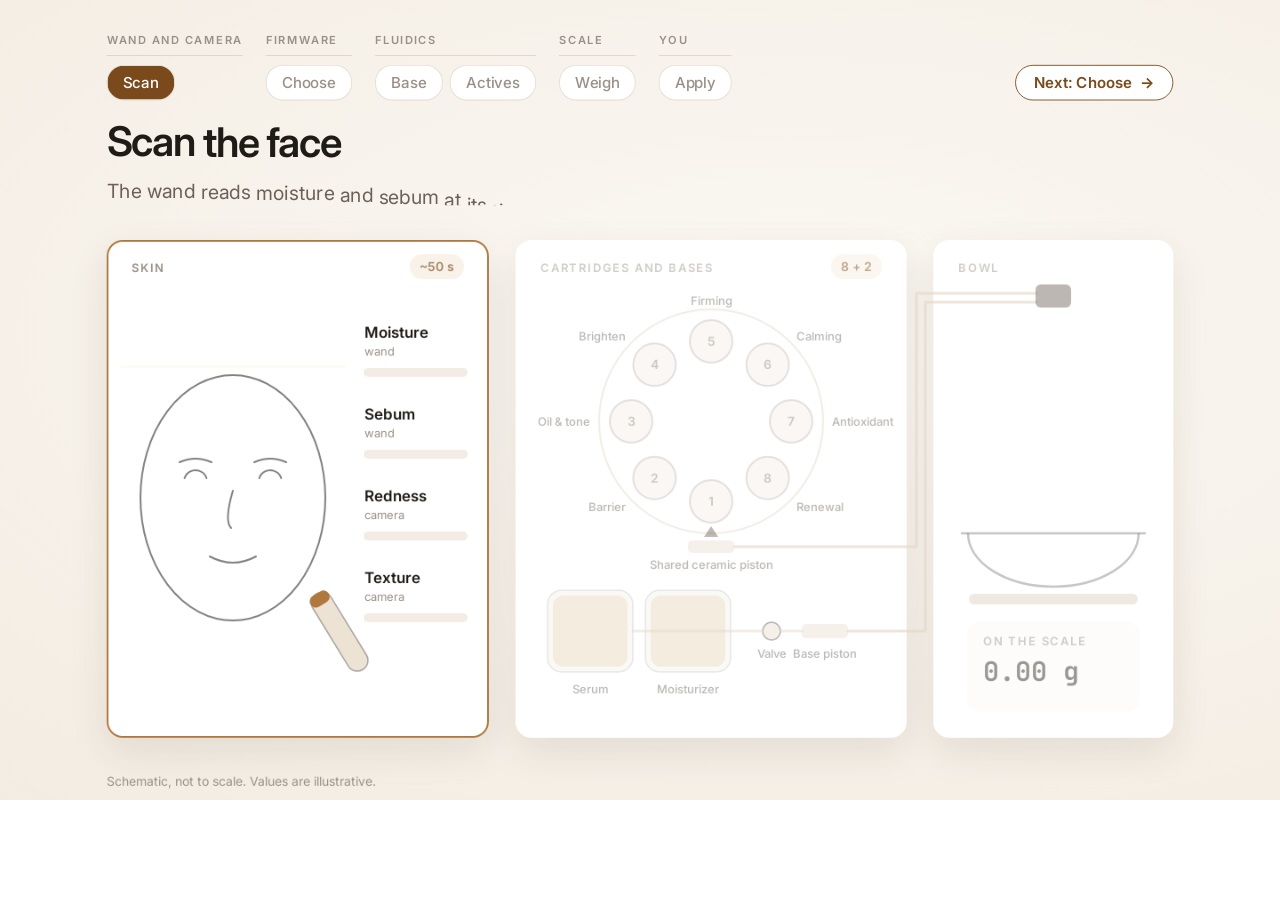
==== explainers/nura/index.html @ f220562b "Give the Nura case study a technical deep dive Three step-through explainers (a session, the vision " ====
<!doctype html>
<html>
<head>
<meta charset="utf-8">
<meta name="viewport" content="width=device-width, initial-scale=1">
<meta name="robots" content="noindex">
<title>Nura walkthrough</title>
<link href="https://fonts.googleapis.com/css2?family=Inter:wght@400;500;600;700&family=JetBrains+Mono:wght@400;500;600&display=block" rel="stylesheet">
<style>
  :root { --acc: #7A4A1C; --acc2: #B0783F; --acc3: #E5BA7E; --teal: #B0783F; --ink: #1F1B16; --ink2: #6B6158; --ink3: #9A9087; }
  html, body { margin: 0; background: #fff; overflow: hidden; }
  #stage { position: relative; width: 1440px; height: 900px; overflow: hidden; font-family: Inter, sans-serif; color: var(--ink); -webkit-font-smoothing: antialiased; }
  .bgfill { position: absolute; inset: 0; background: radial-gradient(120% 95% at 62% 42%, #FBF8F3 0%, #F1E9DE 100%); }
  .o { position: absolute; left: 0; top: 0; transform-origin: 0 0; }
  .card { background: #fff; border-radius: 18px; box-shadow: 0 1px 2px rgba(20,19,22,.05), 0 18px 48px rgba(30,24,36,.09); }
  .mono { font-family: 'JetBrains Mono', monospace; }
  #cv { position: absolute; left: 0; top: 0; width: 1440px; height: 900px; z-index: 5; pointer-events: none; }
  #heads { position: absolute; left: 120px; top: 134px; width: 1200px; z-index: 6; }
  .head { position: absolute; left: 0; top: 0; width: 1200px; }
  .head h1 { margin: 0; font: 600 46px/1.08 Inter, sans-serif; letter-spacing: -0.03em; }
  .head p { margin: 14px 0 0; font: 400 22px/1.4 Inter, sans-serif; color: var(--ink2); }
  .w { display: inline-block; overflow: hidden; vertical-align: top; padding-bottom: 0.12em; margin-bottom: -0.12em; }
  .w > span { display: inline-block; }
  #rail { position: absolute; left: 120px; top: 40px; display: flex; gap: 26px; z-index: 6; }
  .grp { display: flex; flex-direction: column; gap: 10px; }
  .grp > i { font: 600 12.5px/1 Inter; letter-spacing: 0.14em; color: var(--ink3); font-style: normal; padding-bottom: 9px; border-bottom: 1.5px solid rgba(122,74,28,.16); white-space: nowrap; }
  .grp > div { display: flex; gap: 8px; }
  .pill { position: relative; margin: 0; box-sizing: content-box; -webkit-appearance: none; appearance: none; height: 38px; padding: 0 17px; border-radius: 19px; background: #fff; border: 1px solid rgba(122,74,28,.18); font: 500 17px/38px Inter, sans-serif; color: #9A9087; overflow: hidden; white-space: nowrap; cursor: default; }
  .pill b { position: absolute; inset: 0; background: var(--acc); opacity: 0; }
  .pill span { position: relative; }
  .kick { display: flex; align-items: center; gap: 10px; font: 600 13px/1 Inter; letter-spacing: 0.16em; color: var(--acc); z-index: 6; }
  .kick i { width: 8px; height: 8px; border-radius: 50%; background: var(--acc); }
  #cursor { position: absolute; left: 0; top: 0; width: 26px; height: 26px; z-index: 8; opacity: 0; }
  .ring { position: absolute; width: 40px; height: 40px; margin: -20px 0 0 -20px; border-radius: 50%; border: 2px solid var(--acc); opacity: 0; z-index: 8; }
  #clipFade { z-index: 9; }

  /* arch */
  .quiz { width: 720px; overflow: hidden; }
  .qbar { height: 54px; display: flex; align-items: center; gap: 8px; padding: 0 22px; border-bottom: 1px solid #EEF0F3; }
  .qbar > i { width: 11px; height: 11px; border-radius: 50%; background: #E3E5EA; }
  .qbar > b { margin-left: 12px; font: 600 16px Inter; }
  .prog { margin-left: auto; width: 170px; height: 6px; border-radius: 3px; background: #EEF0F3; overflow: hidden; }
  .prog > em { display: block; height: 100%; background: var(--acc); transform-origin: 0 50%; transform: scaleX(0); }
  .qb { padding: 30px 40px 38px; }
  .qq + .qq { margin-top: 28px; }
  .qq > p { margin: 0 0 14px; font: 600 20px/1.25 Inter; }
  .chips { display: flex; gap: 10px; }
  .chip, .fly { position: relative; display: inline-flex; align-items: center; height: 46px; padding: 0 16px; border-radius: 23px; border: 1.5px solid #D5DAE3; background: #fff; font: 500 17px/1 Inter; color: #3B4A63; overflow: hidden; white-space: nowrap; box-sizing: border-box; }
  .chip b { position: absolute; inset: -1.5px; background: var(--acc); opacity: 0; }
  .chip span { position: relative; }
  .fly { position: absolute; background: var(--acc); border-color: var(--acc); color: #fff; z-index: 4; }
  .prof { width: 440px; padding: 22px 30px 14px; box-sizing: border-box; }
  .cap { margin: 0 0 12px; font: 600 13px/1 Inter; letter-spacing: 0.14em; color: var(--ink3); }
  .pr { position: relative; display: flex; align-items: center; min-height: 56px; border-top: 1px solid #EEF0F3; }
  .pr > s { position: absolute; inset: 4px -14px; border-radius: 10px; background: rgba(17,60,123,.07); opacity: 0; }
  .pr > span { position: relative; width: 96px; flex: none; font: 500 18px Inter; color: var(--ink2); }
  .pr > div { position: relative; display: flex; gap: 8px; }
  .tag { font: 500 16px/1 'JetBrains Mono'; font-style: normal; color: var(--acc); background: #EEF2F8; border-radius: 8px; padding: 9px 11px; opacity: 0; }
  .qry { width: 880px; height: 240px; padding: 20px 26px; box-sizing: border-box; overflow: hidden; }
  .qt { margin: 0; font: 500 20px/33px 'JetBrains Mono'; color: var(--ink); }
  .pre { margin: 0; font: 500 17px/30px 'JetBrains Mono'; color: var(--teal); }
  .caret { display: inline-block; width: 2px; height: 22px; background: var(--ink); vertical-align: -4px; margin-left: 1px; }
  .model { width: 460px; height: 170px; box-sizing: border-box; padding: 24px 30px; border-radius: 18px; background: #17161A; color: #fff; }
  .model .cap { color: #6FD0D3; }
  .model b { display: block; font: 600 34px/1.1 Inter; letter-spacing: -0.02em; }
  .model span { display: block; margin-top: 12px; font: 500 16px 'JetBrains Mono'; color: #9AA3B5; }
  .vnum { font: 500 20px 'JetBrains Mono'; color: var(--ink2); white-space: nowrap; }
  .vlab { width: 300px; text-align: right; font: 500 18px Inter; color: var(--ink2); }
  .glab { width: 190px; text-align: right; font: 400 18px/22px Inter; color: var(--ink2); white-space: nowrap; }
  .glab b { color: var(--ink); font-weight: 600; margin-right: 8px; }
  .clab { font: 500 18px Inter; color: var(--ink2); white-space: nowrap; }
  .frame { width: 1240px; height: 600px; border-radius: 16px; background: #F1F2F4; box-shadow: 0 30px 80px rgba(30,24,36,.14); overflow: hidden; }
  .fbar { height: 44px; background: #fff; display: flex; align-items: center; gap: 8px; padding: 0 18px; border-bottom: 1px solid #E7E9EE; }
  .fbar i { width: 11px; height: 11px; border-radius: 50%; background: #E3E5EA; }
  .fbar span { margin-left: 16px; font: 500 15px Inter; color: #8A8F9C; background: #F3F4F6; padding: 6px 14px; border-radius: 8px; }
  .rrow { position: absolute; left: 0; width: 1200px; height: 44px; box-sizing: border-box; padding: 0 22px 0 64px; display: flex; align-items: center; gap: 18px; background: #fff; border-radius: 12px; box-shadow: 0 1px 2px rgba(20,19,22,.05), 0 6px 18px rgba(30,24,36,.05); }
  .rrow b { font: 600 19px Inter; white-space: nowrap; }
  .rrow > span { flex: 1; min-width: 0; font: 400 16px Inter; color: var(--ink2); white-space: nowrap; overflow: hidden; text-overflow: ellipsis; }
  .th { display: flex; gap: 16px; color: #8A8F9C; opacity: 0; }
  .th svg { width: 22px; height: 22px; display: block; }

  /* score */
  .fcard { width: 1200px; height: 92px; display: flex; align-items: center; justify-content: center; gap: 14px; font: 500 26px Inter; color: var(--ink); }
  .fcard > b { font-weight: 600; }
  .slot { position: relative; width: 150px; height: 56px; border-radius: 12px; border: 2px dashed #C9D1DE; box-sizing: border-box; }
  .slot em, .slot strong { position: absolute; inset: 0; display: flex; align-items: center; justify-content: center; }
  .slot em { font: 400 20px Inter; font-style: normal; color: var(--ink3); }
  .slot strong { font: 600 28px 'JetBrains Mono'; color: var(--acc); opacity: 0; }
  .slot u { position: absolute; left: 13px; top: 50%; width: 9px; height: 9px; margin-top: -4.5px; border-radius: 50%; opacity: 0; }
  .tot { font: 600 30px 'JetBrains Mono'; color: var(--acc); opacity: 0; white-space: nowrap; }
  .comp p { margin: 0; white-space: nowrap; }
  .comp .lab { font: 500 19px Inter; color: var(--ink2); }
  .comp .big { font: 600 56px/1.1 'JetBrains Mono'; margin-top: 6px; }
  .comp .mid { font: 500 34px/1.2 'JetBrains Mono'; margin-top: 30px; }
  .comp .mid span { font: 400 18px Inter; color: var(--ink2); margin-left: 12px; }
  .comp .res { font: 600 64px/1.1 'JetBrains Mono'; color: var(--acc); margin-top: 30px; }
  .comp > * { opacity: 0; }
  .flyv { font: 600 28px 'JetBrains Mono'; color: var(--acc); z-index: 7; white-space: nowrap; }
  .rule { position: absolute; left: 0; width: 640px; height: 52px; box-sizing: border-box; padding: 0 16px 0 22px; display: flex; align-items: center; gap: 14px; background: #fff; border-radius: 12px; border: 1.5px solid transparent; box-shadow: 0 1px 2px rgba(20,19,22,.05), 0 6px 18px rgba(30,24,36,.05); font: 500 18px Inter; }
  .rule > span { flex: 1; white-space: nowrap; }
  .rule s { text-decoration: none; font: 600 12px/1 Inter; letter-spacing: 0.1em; color: var(--acc); background: #EEF2F8; padding: 7px 9px; border-radius: 6px; opacity: 0; }
  .rule b { font: 500 18px 'JetBrains Mono'; color: var(--ink3); width: 64px; text-align: right; }
  .rule i { width: 26px; height: 26px; border-radius: 50%; background: var(--teal); display: flex; align-items: center; justify-content: center; opacity: 0; flex: none; }
  .meter { width: 420px; }
  .meter > p { margin: 0 0 16px; font: 500 19px Inter; color: var(--ink2); }
  .track { position: relative; height: 28px; border-radius: 14px; background: #E4E7EE; }
  .seg { position: absolute; top: 0; height: 28px; transform-origin: 0 50%; transform: scaleX(0); }
  .capl { position: absolute; right: -2px; top: -12px; width: 3px; height: 52px; border-radius: 2px; background: var(--ink); }
  .capt { position: absolute; right: -2px; top: -40px; font: 500 16px Inter; color: var(--ink2); white-space: nowrap; }
  .mval { margin-top: 34px; font: 600 64px/1 'JetBrains Mono'; color: var(--acc); }
  .mval span { opacity: 0; }
  .bk { position: absolute; left: 0; width: 440px; height: 52px; box-sizing: border-box; padding: 0 22px; display: flex; align-items: center; justify-content: space-between; background: #fff; border-radius: 12px; border: 1.5px solid transparent; box-shadow: 0 1px 2px rgba(20,19,22,.05), 0 6px 18px rgba(30,24,36,.05); font: 500 18px Inter; color: var(--ink2); }
  .bk b { font: 600 20px 'JetBrains Mono'; color: var(--ink); }
  .prods p { margin: 0 0 20px; font: 500 30px/1.2 'JetBrains Mono'; display: flex; align-items: center; gap: 16px; white-space: nowrap; opacity: 0; }
  .prods i { width: 16px; height: 16px; border-radius: 4px; }
  .prods b { color: var(--acc); }
  .sbar { width: 1120px; height: 44px; border-radius: 12px; background: #E4E7EE; position: relative; overflow: hidden; }
  .sseg { position: absolute; top: 0; height: 100%; transform-origin: 0 50%; transform: scaleX(0); }
  .tick { position: absolute; top: 0; width: 2px; height: 16px; background: #B5BCC9; }
  .tickl { position: absolute; top: 24px; font: 500 17px Inter; color: var(--ink2); white-space: nowrap; transform: translateX(-50%); }
  .mark { font: 600 26px 'JetBrains Mono'; color: var(--acc); white-space: nowrap; }
  .badge { font: 600 18px/1 Inter; color: #fff; background: var(--acc); padding: 11px 16px; border-radius: 22px; white-space: nowrap; }

  /* etl */
  .tbl { width: 1200px; height: 560px; overflow: hidden; }
  .thd { position: relative; z-index: 2; height: 48px; display: flex; align-items: center; padding: 0 24px; background: #F6F7F9; font: 600 13px Inter; letter-spacing: 0.12em; color: var(--ink3); border-radius: 18px 18px 0 0; }
  .tb { position: absolute; left: 0; top: 48px; width: 1200px; }
  .tr { position: relative; height: 50px; display: flex; align-items: center; padding: 0 24px; border-bottom: 1px solid #EEF0F3; font: 400 16px Inter; color: var(--ink2); box-sizing: border-box; }
  .tr > s { position: absolute; inset: 0; background: rgba(17,60,123,.08); border-left: 4px solid var(--acc); opacity: 0; }
  .tr > span, .thd > span { position: relative; white-space: nowrap; overflow: hidden; text-overflow: ellipsis; padding-right: 18px; box-sizing: border-box; flex: none; }
  .c1 { width: 270px; } .tr .c1 { font-weight: 600; color: var(--ink); } .c2 { width: 500px; } .c3 { width: 190px; } .c4 { width: 122px; } .c5 { width: 70px; }
  .raw { width: 1200px; box-sizing: border-box; padding: 22px 30px 24px; }
  .raw .t { margin: 0; font: 400 18px/1.65 Inter; color: var(--ink2); }
  .sec { border-radius: 5px; padding: 2px 0; -webkit-box-decoration-break: clone; box-decoration-break: clone; }
  .sec b { color: var(--acc); font-weight: 600; }
  .lab2 { width: 1200px; box-sizing: border-box; padding: 20px 30px; }
  .ln { display: flex; align-items: center; gap: 16px; height: 36px; opacity: 0; }
  .ln em { flex: none; width: 150px; font: 500 15px 'JetBrains Mono'; font-style: normal; color: var(--acc); background: #EEF2F8; border-radius: 7px; padding: 6px 10px; box-sizing: border-box; }
  .ln span { flex: 1; min-width: 0; font: 400 18px Inter; color: var(--ink); white-space: nowrap; overflow: hidden; text-overflow: ellipsis; }
  .mini { width: 78px; height: 54px; border-radius: 9px; background: #fff; box-shadow: 0 4px 12px rgba(30,24,36,.08); padding: 12px 10px; box-sizing: border-box; display: flex; flex-direction: column; gap: 6px; }
  .mini i { display: block; height: 5px; border-radius: 3px; background: #DCE2EC; }
  .mini i:first-child { width: 60%; background: #9FB3D6; }
  .mini.hl { box-shadow: 0 0 0 2px var(--teal), 0 4px 12px rgba(30,24,36,.08); }
  .model.sm { width: 300px; height: 180px; }
  .cnt { width: 300px; text-align: center; font: 500 19px 'JetBrains Mono'; color: var(--ink2); }
  .axl { font: 500 17px Inter; color: var(--ink2); white-space: nowrap; }
  .call { font: 600 16px/1 Inter; color: #fff; background: var(--acc); padding: 9px 13px; border-radius: 8px; white-space: nowrap; }
  #clipFade, #cursor, .ring { pointer-events: none; }
  .nextb { position: absolute; right: 120px; top: 73px; z-index: 7; display: none; align-items: center; gap: 10px; height: 40px; padding: 0 20px; border-radius: 20px; border: 1px solid var(--acc); background: #fff; color: var(--acc); font: 600 17px/38px Inter, sans-serif; white-space: nowrap; cursor: pointer; -webkit-appearance: none; appearance: none; }
  .nextb:hover { background: var(--acc); color: #fff; }
  .live body { background: #fff; overflow: hidden; }
  .live #stage { position: absolute; left: 0; top: 0; transform-origin: 0 0; }
  .live .nextb { display: flex; }
  .live .pill { cursor: pointer; }
  .live .pill:hover { box-shadow: 0 0 0 2px rgba(122,74,28,.25); }
  .pill:focus-visible, .nextb:focus-visible, .mbar button:focus-visible { outline: 3px solid rgba(176,120,63,.7); outline-offset: 2px; }
  .mbar { display: none; }
  .sr { position: absolute; width: 1px; height: 1px; margin: 0; overflow: hidden; clip: rect(0 0 0 0); white-space: nowrap; }
  @media (max-width: 639px) {
    .live .nextb { display: none; }
    .live .mbar { position: absolute; left: 0; right: 0; display: flex; align-items: center; justify-content: space-between; gap: 10px; height: 60px; font: 500 14px Inter, sans-serif; color: var(--ink2); }
    .mbar button { height: 40px; padding: 0 18px; border-radius: 20px; border: 1px solid rgba(122,74,28,.35); background: #fff; color: var(--acc); font: 600 14px Inter, sans-serif; cursor: pointer; }
    .mbar button:disabled { opacity: 0.35; cursor: default; }
  }
</style>
</head>
<body>
<div id="stage">
  <div class="bgfill"></div>
  <div id="rail"></div>
  <div id="heads"></div>
  <canvas id="cv"></canvas>
  <svg id="cursor" viewBox="0 0 22 22"><path d="M3 2 L3 18 L7.2 14.2 L10 20.4 L12.9 19.1 L10.2 13 L16 13 Z" fill="#111" stroke="#fff" stroke-width="1.4" stroke-linejoin="round"/></svg>
  <div class="ring" id="click"></div>
  <div id="clipFade" class="bgfill" style="opacity:0"></div>
  <button class="nextb" id="nextb" type="button"><span id="nextl">Next</span><b aria-hidden="true">&rarr;</b></button>
</div>
<div class="mbar" id="mbar"><button type="button" id="mbPrev">Back</button><span id="mbLab"></span><button type="button" id="mbNext">Next</button></div>
<p class="sr" id="say" aria-live="polite"></p>
<script>
const $ = id => document.getElementById(id);
const clamp = (v, a = 0, b = 1) => Math.min(b, Math.max(a, v));
const lerp = (a, b, k) => a + (b - a) * k;
const E = {
  lin: k => k, out3: k => 1 - Math.pow(1 - k, 3), out5: k => 1 - Math.pow(1 - k, 5),
  outExpo: k => k >= 1 ? 1 : 1 - Math.pow(2, -10 * k), in3: k => k * k * k,
  io3: k => k < 0.5 ? 4 * k * k * k : 1 - Math.pow(-2 * k + 2, 3) / 2,
  io5: k => k < 0.5 ? 16 * k ** 5 : 1 - Math.pow(-2 * k + 2, 5) / 2,
  back: k => { const c1 = 1.5, c3 = c1 + 1; return 1 + c3 * Math.pow(k - 1, 3) + c1 * Math.pow(k - 1, 2); },
};
const P = (t, a, b, e = E.out3) => e(clamp((t - a) / (b - a)));
const win = (t, a, b, c, d) => P(t, a, b) * (1 - P(t, c, d, E.io3));
const show = (el, on) => { const v = on ? '' : 'none'; if (el.style.display !== v) el.style.display = v; };
const QS = new URLSearchParams(location.search);
const LIVE = !QS.has('clip');
const CLIP = QS.get('clip') || QS.get('x') || 'session';
const stage = $('stage');
function mk(html, parent = stage) { const t = document.createElement('template'); t.innerHTML = html.trim(); const el = t.content.firstChild; parent.appendChild(el); return el; }
function put(el, x, y, s = 1, op = 1) { show(el, op > 0.002); el.style.opacity = op; el.style.transform = `translate(${x}px, ${y}px) scale(${s})`; }
const rgb = h => [1, 3, 5].map(i => parseInt(h.slice(i, i + 2), 16));
const mixc = (a, b, k) => { const A = rgb(a), B = rgb(b); return `rgb(${A.map((v, i) => Math.round(lerp(v, B[i], clamp(k)))).join(',')})`; };
const rectOf = el => { const r = el.getBoundingClientRect(); return { x: r.left, y: r.top, w: r.width, h: r.height, cx: r.left + r.width / 2, cy: r.top + r.height / 2 }; };
let seed = 11; const rnd = () => (seed = (seed * 16807) % 2147483647) / 2147483647;

/* canvas */
const cv = $('cv'), ctx = cv.getContext('2d'); const DPR = window.devicePixelRatio || 1;
cv.width = Math.round(1440 * DPR); cv.height = Math.round(900 * DPR);
function clearC() { ctx.setTransform(DPR, 0, 0, DPR, 0, 0); ctx.globalAlpha = 1; ctx.clearRect(0, 0, 1440, 900); }
function dot(x, y, r, col, a) { if (a <= 0.005 || r <= 0) return; ctx.globalAlpha = Math.min(1, a); ctx.fillStyle = col; ctx.beginPath(); ctx.arc(x, y, r, 0, Math.PI * 2); ctx.fill(); }
function heat(v) { const lim = 0.06, a = Math.pow(Math.min(1, Math.abs(v) / lim), 0.8); const m = [244, 245, 248], c = v >= 0 ? [17, 60, 123] : [22, 163, 168]; return `rgb(${m.map((x, i) => Math.round(x + (c[i] - x) * a)).join(',')})`; }

/* headings, rail */
function words(t) { return t.split(' ').map(w => `<span class="w"><span>${w}</span></span>`).join(' '); }
let STEPS = [], PILLS = [];
function mkHeads(steps, top) {
  $('heads').style.top = top + 'px';
  steps.forEach(s => { s.d = mk(`<div class="head"><h1>${words(s.h)}</h1><p>${words(s.n)}</p></div>`, $('heads')); s.ws = [...s.d.querySelectorAll('.w > span')]; });
  STEPS = steps;
}
function renderHeads(u) {
  STEPS.forEach((s, i) => {
    const tin = s.tin ?? (s.t0 + (i === 0 ? 0.3 : 0.06)), tout = i === STEPS.length - 1 ? 1e9 : (s.tout ?? s.t1 - 0.5);
    const on = u > tin - 0.02 && u < tout + 0.75; show(s.d, on); if (!on) return;
    s.ws.forEach((w, j) => {
      const kin = P(u, tin + j * 0.035, tin + j * 0.035 + 0.7, E.outExpo);
      const kout = P(u, tout + j * 0.01, tout + j * 0.01 + 0.36, E.in3);
      w.style.transform = `translateY(${(1 - kin) * 110 - kout * 110}%)`;
    });
  });
}
function mkRail(groups) {
  groups.forEach(g => { const G = mk(`<div class="grp"><i>${g.label}</i><div></div></div>`, $('rail')); g.items.forEach(it => PILLS.push(mk(`<button type="button" class="pill"><b></b><span>${it}</span></button>`, G.lastChild))); });
}
function renderRail(u) {
  $('rail').style.opacity = P(u, 0.1, 0.45); $('nextb').style.opacity = P(u, 0.1, 0.45);
  PILLS.forEach((p, i) => {
    const s = STEPS[i]; const done = u >= s.t1 - 0.02;
    const k = P(u, s.t0 - 0.1, s.t0 + 0.2) * (1 - P(u, s.t1 - 0.1, s.t1 + 0.2));
    const base = done ? '#7A4A1C' : '#9A9087';
    p.firstChild.style.opacity = k; p.lastChild.style.color = mixc(base, '#ffffff', k);
    p.style.borderColor = done ? 'rgba(122,74,28,.45)' : 'rgba(122,74,28,.18)';
  });
}

/* cursor */
function cursorAt(x, y, op, press) { const el = $('cursor'); el.style.opacity = op; el.style.transform = `translate(${x - 3}px, ${y - 2}px) scale(${press})`; }
function ringAt(x, y, k) { const el = $('click'); el.style.left = x + 'px'; el.style.top = y + 'px'; el.style.opacity = k > 0 && k < 1 ? (1 - k) * 0.9 : 0; el.style.transform = `scale(${0.4 + k * 1.5})`; }
function glide(t, a, b, from, to, bend = 24) { const k = P(t, a, b, E.io3); return [lerp(from[0], to[0], k) + Math.sin(k * Math.PI) * bend * 0.4, lerp(from[1], to[1], k) - Math.sin(k * Math.PI) * bend]; }
function cursorPath(u, pts, tOn, tOff) {
  const op = P(u, tOn, tOn + 0.2) * (1 - P(u, tOff, tOff + 0.25));
  let pos = pts[0].slice(1, 3);
  for (let i = 1; i < pts.length; i++) { const [t1, x1, y1] = pts[i], [t0, x0, y0] = pts[i - 1]; if (u >= t0) pos = u < t1 ? glide(u, t0 + 0.06, t1 - 0.04, [x0, y0], [x1, y1]) : [x1, y1]; }
  let press = 1, ring = -1, rp = pos;
  for (const p of pts) if (p[3]) { if (u > p[0] && u < p[0] + 0.12) press = 0.85; const k = (u - p[0]) / 0.55; if (k > 0 && k < 1) { ring = k; rp = [p[1], p[2]]; } }
  cursorAt(pos[0], pos[1], op, press); ringAt(rp[0], rp[1], ring);
}
const THUP = '<svg viewBox="0 0 24 24" fill="none" stroke="currentColor" stroke-width="2" stroke-linecap="round" stroke-linejoin="round"><path d="M7 10v12"/><path d="M15 5.88 14 10h5.83a2 2 0 0 1 1.92 2.56l-2.33 8A2 2 0 0 1 17.5 22H4a2 2 0 0 1-2-2v-8a2 2 0 0 1 2-2h2.76a2 2 0 0 0 1.79-1.11L12 2a3.13 3.13 0 0 1 3 3.88Z"/></svg>';
const THDN = '<svg viewBox="0 0 24 24" fill="none" stroke="currentColor" stroke-width="2" stroke-linecap="round" stroke-linejoin="round"><path d="M17 14V2"/><path d="M9 18.12 10 14H4.17a2 2 0 0 1-1.92-2.56l2.33-8A2 2 0 0 1 6.5 2H20a2 2 0 0 1 2 2v8a2 2 0 0 1-2 2h-2.76a2 2 0 0 0-1.79 1.11L12 22a3.13 3.13 0 0 1-3-3.88Z"/></svg>';
const CHECK = '<svg viewBox="0 0 24 24" width="16" height="16" fill="none" stroke="#fff" stroke-width="3" stroke-linecap="round" stroke-linejoin="round"><path d="M5 12.5l4.5 4.5L19 7.5"/></svg>';

/* =================== NURA: shared drawing =================== */
const K = { ink: '#1F1B16', ink2: '#6B6158', ink3: '#9A9087', acc: '#7A4A1C', acc2: '#B0783F', acc3: '#E5BA7E', warn: '#B4553F', warnBg: '#F6E3DD', ok: '#4F7D5C', okBg: '#E2EDE4', mute: '#F2ECE4', tube: '#E3D7C7' };
function rr(x, y, w, h, r) { ctx.beginPath(); ctx.roundRect(x, y, w, h, r); }
function panel(x, y, w, h, a = 1, hl = 0) {
  if (a <= 0.003) return;
  ctx.save(); ctx.globalAlpha = a;
  ctx.shadowColor = 'rgba(70,45,20,0.10)'; ctx.shadowBlur = 44; ctx.shadowOffsetY = 16;
  ctx.fillStyle = '#fff'; rr(x, y, w, h, 18); ctx.fill(); ctx.restore();
  if (hl > 0.01) { ctx.save(); ctx.globalAlpha = a * hl; ctx.strokeStyle = K.acc2; ctx.lineWidth = 2; rr(x + 1, y + 1, w - 2, h - 2, 17); ctx.stroke(); ctx.restore(); }
}
function txt(s, x, y, font, col, a = 1, align = 'left') { if (a <= 0.003) return; ctx.save(); ctx.globalAlpha = Math.min(1, a); ctx.font = font; ctx.fillStyle = col; ctx.textAlign = align; ctx.fillText(s, x, y); ctx.restore(); }
function caps(s, x, y, a = 1, col = K.ink3, align = 'left') { if (a <= 0.003) return; ctx.save(); ctx.globalAlpha = Math.min(1, a); ctx.font = '600 13px Inter'; ctx.letterSpacing = '1.8px'; ctx.fillStyle = col; ctx.textAlign = align; ctx.fillText(s, x, y); ctx.restore(); }
function chipT(s, x, y, col, bg, a = 1, align = 'left', font = '600 14px Inter') {
  if (a <= 0.003) return 0; ctx.save(); ctx.globalAlpha = Math.min(1, a); ctx.font = font;
  const w = ctx.measureText(s).width + 22, X = align === 'right' ? x - w : align === 'center' ? x - w / 2 : x;
  ctx.fillStyle = bg; rr(X, y - 16, w, 28, 14); ctx.fill(); ctx.fillStyle = col; ctx.fillText(s, X + 11, y + 3); ctx.restore(); return w;
}
function poly(pts, col, w, a = 1, dash = null, off = 0) {
  if (a <= 0.003) return; ctx.save(); ctx.globalAlpha = a; ctx.strokeStyle = col; ctx.lineWidth = w; ctx.lineJoin = 'round'; ctx.lineCap = 'round';
  if (dash) { ctx.setLineDash(dash); ctx.lineDashOffset = off; }
  ctx.beginPath(); pts.forEach(([x, y], i) => (i ? ctx.lineTo(x, y) : ctx.moveTo(x, y))); ctx.stroke(); ctx.restore();
}
function checkMark(x, y, r, a, col = K.ok) { if (a <= 0.003) return; dot(x, y, r, col, a); poly([[x - r * 0.42, y + r * 0.02], [x - r * 0.1, y + r * 0.34], [x + r * 0.45, y - r * 0.3]], '#fff', r * 0.24, a); }
function footnote(s) { txt(s, 120, 884, '400 14px Inter', K.ink3, 1); }

/* =================== NURA 1: one session =================== */
const CARTS = ['Hydration', 'Barrier', 'Oil & tone', 'Brighten', 'Firming', 'Calming', 'Antioxidant', 'Renewal'];
const ORDER = [0, 1, 5, 6];                        // the chosen actives, in the order the firmware dispenses them
const ACOL = ['#E9CFA4', '#D7B58A', '#C9A27A', '#E2C08F'];
const N1 = {};
function buildSession() {
  mkHeads([
    { t0: 0, t1: 3.2, h: 'Scan the face', n: 'The wand reads moisture and sebum at its tip while the camera captures the whole face.' },
    { t0: 3.2, t1: 5.6, h: 'Choose the actives', n: 'The recommendation picks actives and amounts, inside limits the firmware enforces.' },
    { t0: 5.6, t1: 7.8, h: 'Dispense the base', n: 'A dedicated ceramic piston draws serum, moisturizer or both from sealed pouches.' },
    { t0: 7.8, t1: 11.7, h: 'Layer the actives', n: 'The drum indexes each chosen cartridge to one shared piston, in an order set for compatibility.' },
    { t0: 11.7, t1: 13.6, h: 'Weigh the dose', n: 'A scale under the bowl checks the dispensed mass against the intended one.' },
    { t0: 13.6, t1: 99, h: 'Blend and apply', n: 'Fingertips blend the layers in the bowl, the way people already layer serums.' },
  ], 134);
  mkRail([{ label: 'WAND AND CAMERA', items: ['Scan'] }, { label: 'FIRMWARE', items: ['Choose'] }, { label: 'FLUIDICS', items: ['Base', 'Actives'] }, { label: 'SCALE', items: ['Weigh'] }, { label: 'YOU', items: ['Apply'] }]);
  // drum angle over time: one index move per active, always turning the same way
  N1.rotT = []; let cur = 0;
  ORDER.forEach((idx, j) => { const tgt = -idx * Math.PI / 4; N1.rotT.push([8.0 + j * 0.85, cur, tgt]); cur = tgt; });
}
const actT = j => 8.0 + j * 0.85;
function drumRot(u) { let r = 0; N1.rotT.forEach(([t, a, b]) => { if (u >= t) r = lerp(a, b, P(u, t, t + 0.4, E.io3)); }); return r; }
function massAt(u) { let m = 1.8 * P(u, 5.9, 7.3, E.lin); ORDER.forEach((_, j) => { m += 0.15 * P(u, actT(j) + 0.62, actT(j) + 0.74); }); return m; }
function drawFace(cx, cy, a) {
  if (a <= 0.003) return;
  ctx.save(); ctx.globalAlpha = a; ctx.strokeStyle = 'rgba(31,27,22,.55)'; ctx.lineWidth = 2; ctx.lineCap = 'round';
  ctx.beginPath(); ctx.ellipse(cx, cy, 104, 138, 0, 0, Math.PI * 2); ctx.stroke();
  [[-42, -18], [42, -18]].forEach(([dx, dy]) => { ctx.beginPath(); ctx.arc(cx + dx, cy + dy, 13, Math.PI * 1.1, Math.PI * 1.9); ctx.stroke(); ctx.beginPath(); ctx.moveTo(cx + dx - 18, cy + dy - 22); ctx.quadraticCurveTo(cx + dx, cy + dy - 30, cx + dx + 18, cy + dy - 22); ctx.stroke(); });
  ctx.beginPath(); ctx.moveTo(cx, cy - 8); ctx.quadraticCurveTo(cx - 10, cy + 26, cx - 2, cy + 34); ctx.stroke();
  ctx.beginPath(); ctx.moveTo(cx - 26, cy + 66); ctx.quadraticCurveTo(cx, cy + 80, cx + 26, cy + 66); ctx.stroke();
  ctx.restore();
}
const ZONES = [[0, -96, 64, 24, '#E5BA7E'], [-52, 30, 28, 30, '#D98F7A'], [52, 30, 28, 30, '#D98F7A'], [0, 104, 30, 16, '#C9A27A']];
function rSession(u) {
  renderHeads(u); renderRail(u); clearC();
  const act = (a, b) => P(u, a - 0.25, a + 0.15) * (1 - P(u, b - 0.15, b + 0.25));
  const eF = Math.max(act(0, 3.2), P(u, 13.45, 13.85)), eD = act(3.2, 11.7), eB = P(u, 5.45, 5.85);
  const aF = P(u, 0.1, 0.5), aD = P(u, 0.2, 0.6), aB = P(u, 0.3, 0.7);
  const pf = aF * (0.45 + 0.55 * eF), pd = aD * (0.45 + 0.55 * eD), pb = aB * (0.45 + 0.55 * eB);
  // panels
  panel(120, 270, 430, 560, aF, eF); panel(580, 270, 440, 560, aD, eD); panel(1050, 270, 270, 560, aB, eB);
  caps('SKIN', 148, 306, pf); caps('CARTRIDGES AND BASES', 608, 306, pd); caps('BOWL', 1078, 306, pb);
  // ---- skin panel
  const FX = 262, FY = 560;
  const sweep = P(u, 0.5, 2.2, E.io3), sy = lerp(FY - 150, FY + 150, sweep);
  ZONES.forEach(([dx, dy, rx, ry, col]) => {
    const k = P(sy, FY + dy - 20, FY + dy + 20);
    if (k > 0) { ctx.save(); ctx.globalAlpha = pf * k * 0.4; ctx.fillStyle = col; ctx.beginPath(); ctx.ellipse(FX + dx, FY + dy, rx, ry, 0, 0, Math.PI * 2); ctx.fill(); ctx.restore(); }
  });
  drawFace(FX, FY, pf);
  if (sweep > 0 && sweep < 1) { const g = Math.sin(sweep * Math.PI); poly([[FX - 125, sy], [FX + 125, sy]], K.acc2, 3, pf * g); poly([[FX - 125, sy], [FX + 125, sy]], K.acc3, 12, pf * g * 0.25); }
  // the wand touches the right cheek
  const kw = P(u, 1.0, 1.45, E.io3) * (1 - P(u, 2.1, 2.5, E.io3));
  const wx = lerp(356, 322, kw), wy = lerp(668, 612, kw);
  ctx.save(); ctx.globalAlpha = pf; ctx.translate(wx, wy); ctx.rotate(-0.55);
  ctx.fillStyle = '#EDE3D5'; rr(-12, 0, 24, 100, 12); ctx.fill(); ctx.strokeStyle = 'rgba(31,27,22,.35)'; ctx.lineWidth = 1.5; rr(-12, 0, 24, 100, 12); ctx.stroke();
  ctx.fillStyle = K.acc2; rr(-12, 0, 24, 14, 7); ctx.fill(); ctx.restore();
  if (kw > 0.95) { const pr = (u * 1.6) % 1; ctx.save(); ctx.globalAlpha = pf * (1 - pr) * 0.8; ctx.strokeStyle = K.acc2; ctx.lineWidth = 2; ctx.beginPath(); ctx.arc(wx, wy, 8 + pr * 22, 0, Math.PI * 2); ctx.stroke(); ctx.restore(); }
  // readings, against your own baseline
  const RD = [['Moisture', 'wand', 0.36, 0.55, 1.55], ['Sebum', 'wand', 0.5, 0.48, 1.7], ['Redness', 'camera', 0.64, 0.45, 1.3], ['Texture', 'camera', 0.47, 0.5, 1.9]];
  RD.forEach(([n, src, v, base, t], i) => {
    const y = 380 + i * 92, k = P(u, t, t + 0.45, E.out3), x = 410;
    txt(n, x, y, '600 17px Inter', K.ink, pf); txt(src, x, y + 20, '400 13px Inter', K.ink3, pf);
    ctx.save(); ctx.globalAlpha = pf; ctx.fillStyle = K.mute; rr(x, y + 34, 116, 10, 5); ctx.fill();
    ctx.fillStyle = v < base - 0.08 || v > base + 0.08 ? K.warn : K.acc2; rr(x, y + 34, Math.max(0.1, 116 * v * k), 10, 5); ctx.fill();
    ctx.fillStyle = K.ink; ctx.globalAlpha = pf * P(u, t + 0.2, t + 0.5); ctx.fillRect(x + 116 * base - 1, y + 29, 2, 20); ctx.restore();
  });
  txt('Bars against your own baseline (the tick)', 148, 808, '400 13px Inter', K.ink3, pf * P(u, 1.6, 2.0));
  chipT('~50 s', 522, 302, K.acc, '#F5EBDD', pf * P(u, 0.6, 1.0) * (1 - P(u, 15.35, 15.5)), 'right');
  // apply: three points on the face, then spread
  [[0, -92], [-50, 34], [50, 34]].forEach(([dx, dy], i) => {
    const kd = P(u, 14.7 + i * 0.12, 14.95 + i * 0.12, E.back), ks = P(u, 15.2, 15.9, E.out3);
    if (kd <= 0) return;
    ctx.save(); ctx.globalAlpha = aF * (1 - ks * 0.85); ctx.fillStyle = '#E9D2AE'; ctx.beginPath(); ctx.arc(FX + dx, FY + dy, 7 * clamp(kd) + ks * 34, 0, Math.PI * 2); ctx.fill(); ctx.restore();
  });
  chipT('~90 s, start to finish', 522, 302, '#fff', K.acc, aF * P(u, 15.5, 15.85), 'right');
  // ---- cartridges and bases
  const DX = 800, DY = 474, CR = 90, rot = drumRot(u), chosen = i => ORDER.includes(i);
  const kc = i => P(u, 3.6 + ORDER.indexOf(i) * 0.15, 3.95 + ORDER.indexOf(i) * 0.15);
  ctx.save(); ctx.globalAlpha = pd; ctx.strokeStyle = K.tube; ctx.lineWidth = 2; ctx.beginPath(); ctx.arc(DX, DY, CR + 36, 0, Math.PI * 2); ctx.stroke(); ctx.restore();
  for (let i = 0; i < 8; i++) {
    const ang = Math.PI / 2 + i * Math.PI / 4 + rot, x = DX + Math.cos(ang) * CR, y = DY + Math.sin(ang) * CR;
    const on = chosen(i) ? kc(i) : 0, dim = chosen(i) ? 1 : 1 - 0.55 * P(u, 3.6, 4.0);
    const now = ORDER.map((idx, j) => (idx === i ? win(u, actT(j) + 0.38, actT(j) + 0.45, actT(j) + 0.7, actT(j) + 0.8) : 0)).reduce((a, b) => a + b, 0);
    if (now > 0) dot(x, y, 34, K.acc3, pd * now * 0.6);
    ctx.save(); ctx.globalAlpha = pd * dim; ctx.fillStyle = on > 0.5 ? K.acc3 : '#F4EEE6'; ctx.strokeStyle = on > 0.5 ? K.acc2 : 'rgba(31,27,22,.25)'; ctx.lineWidth = 2;
    ctx.beginPath(); ctx.arc(x, y, 24, 0, Math.PI * 2); ctx.fill(); ctx.stroke(); ctx.restore();
    txt(String(i + 1), x, y + 5, '600 14px Inter', on > 0.5 ? K.acc : K.ink3, pd * dim, 'center');
    const lx = DX + Math.cos(ang) * (CR + 46), ly = DY + Math.sin(ang) * (CR + 46) + 5;
    const atStation = Math.cos(ang - Math.PI / 2) > 0.93;
    if (!atStation) txt(CARTS[i], lx, ly, (on > 0.5 ? '600' : '500') + ' 13px Inter', on > 0.5 ? K.acc : K.ink2, pd * dim, Math.abs(Math.cos(ang)) < 0.3 ? 'center' : Math.cos(ang) > 0 ? 'left' : 'right');
  }
  chipT(`${ORDER.filter(i => kc(i) > 0.5).length || 4} of 8 chosen`, 992, 302, '#fff', K.acc, pd * P(u, 3.6, 3.9) * (1 - P(u, 7.6, 7.9)), 'right');
  chipT('8 + 2', 992, 302, K.acc, '#F5EBDD', pd * (1 - P(u, 3.55, 3.75) + P(u, 7.7, 8.0)), 'right');
  // station and shared piston
  ctx.save(); ctx.globalAlpha = pd; ctx.fillStyle = K.ink2; ctx.beginPath(); ctx.moveTo(DX, DY + CR + 28); ctx.lineTo(DX - 8, DY + CR + 40); ctx.lineTo(DX + 8, DY + CR + 40); ctx.closePath(); ctx.fill();
  ctx.fillStyle = '#E8DED1'; rr(DX - 26, 608, 52, 14, 5); ctx.fill(); ctx.restore();
  txt('Shared ceramic piston', DX, 640, '500 13px Inter', K.ink2, pd, 'center');
  // bases
  const sLvl = 1 - 0.12 * P(u, 5.9, 7.3);
  [['Serum', 616, sLvl], ['Moisturizer', 726, 1]].forEach(([n, x, lv]) => {
    ctx.save(); ctx.globalAlpha = pd; ctx.fillStyle = '#F7F1E8'; rr(x, 664, 96, 92, 16); ctx.fill(); ctx.strokeStyle = 'rgba(31,27,22,.2)'; ctx.lineWidth = 1.5; rr(x, 664, 96, 92, 16); ctx.stroke();
    ctx.fillStyle = '#EADBC4'; rr(x + 6, 664 + 92 - 86 * lv, 84, 86 * lv - 6, 12); ctx.fill(); ctx.restore();
    txt(n, x + 48, 780, '500 13px Inter', K.ink2, pd, 'center');
  });
  const baseOn = win(u, 5.8, 5.95, 7.25, 7.45);
  if (baseOn > 0) { ctx.save(); ctx.globalAlpha = pd * baseOn; ctx.strokeStyle = K.acc2; ctx.lineWidth = 2.5; rr(616, 664, 96, 92, 16); ctx.stroke(); ctx.restore(); }
  dot(868, 710, 10, '#E8DED1', pd); ctx.save(); ctx.globalAlpha = pd; ctx.strokeStyle = K.ink2; ctx.lineWidth = 1.5; ctx.beginPath(); ctx.arc(868, 710, 10, 0, Math.PI * 2); ctx.stroke(); ctx.restore();
  txt('Valve', 868, 740, '500 13px Inter', K.ink2, pd, 'center');
  ctx.save(); ctx.globalAlpha = pd; ctx.fillStyle = '#E8DED1'; rr(902, 702, 52, 16, 5); ctx.fill(); ctx.restore();
  txt('Base piston', 928, 740, '500 13px Inter', K.ink2, pd, 'center');
  poly([[712, 710], [858, 710]], K.tube, 3, pd); poly([[878, 710], [902, 710]], K.tube, 3, pd);
  // tubes to the nozzle
  const T1 = [[DX + 26, 615], [1031, 615], [1031, 330], [1166, 330]], T2 = [[954, 710], [1041, 710], [1041, 340], [1166, 340]];
  poly(T1, K.tube, 3, Math.min(pd, pb) + 0.2); poly(T2, K.tube, 3, Math.min(pd, pb) + 0.2);
  if (baseOn > 0) { poly([[712, 710], [858, 710]], K.acc2, 3, baseOn, [8, 8], -u * 60); poly([[878, 710], [902, 710]], K.acc2, 3, baseOn, [8, 8], -u * 60); poly(T2, K.acc2, 3, baseOn, [8, 8], -u * 60); }
  ORDER.forEach((_, j) => { const f = win(u, actT(j) + 0.38, actT(j) + 0.45, actT(j) + 0.6, actT(j) + 0.7); if (f > 0) poly(T1, K.acc2, 3, f, [8, 8], -u * 80); });
  // ---- bowl and scale
  const BX = 1185, RIM = 600, BOT = 656;
  ctx.save(); ctx.globalAlpha = pb; ctx.fillStyle = K.ink2; rr(BX - 20, 320, 40, 26, 6); ctx.fill(); ctx.restore();
  txt('Nozzle', BX, 312 + 0, '500 13px Inter', K.ink3, pb * 0, 'center');
  // layers inside the bowl
  const hb = 26 * P(u, 5.9, 7.3, E.lin);
  const layers = [[hb, '#EFE3D0']]; ORDER.forEach((_, j) => layers.push([6 * P(u, actT(j) + 0.62, actT(j) + 0.74), ACOL[j]]));
  const blend = P(u, 13.8, 14.6, E.io3), mixCol = '#E6D3B4';
  ctx.save(); ctx.beginPath(); ctx.ellipse(BX, RIM, 92, BOT - RIM, 0, 0, Math.PI); ctx.closePath(); ctx.clip();
  let top = BOT; ctx.globalAlpha = pb;
  layers.forEach(([h, col]) => { if (h <= 0) return; ctx.fillStyle = blend > 0 ? mixc(col, mixCol, blend) : col; ctx.fillRect(BX - 100, top - h, 200, h + 0.5); top -= h; });
  ctx.restore();
  if (blend > 0 && blend < 1) { ctx.save(); ctx.globalAlpha = pb * Math.sin(blend * Math.PI) * 0.8; ctx.strokeStyle = '#C9A27A'; ctx.lineWidth = 2; ctx.beginPath(); for (let a = 0; a < 9; a += 0.15) { const r = 4 + a * 7, x = BX + Math.cos(a + u * 9) * r, y = top + 4 + Math.sin(a + u * 9) * r * 0.18; a ? ctx.lineTo(x, y) : ctx.moveTo(x, y); } ctx.stroke(); ctx.restore(); }
  ctx.save(); ctx.globalAlpha = pb; ctx.strokeStyle = 'rgba(31,27,22,.55)'; ctx.lineWidth = 2.5; ctx.beginPath(); ctx.ellipse(BX, RIM, 96, BOT - RIM + 4, 0, 0, Math.PI); ctx.stroke(); ctx.beginPath(); ctx.moveTo(BX - 104, RIM); ctx.lineTo(BX + 104, RIM); ctx.stroke(); ctx.restore();
  // base stream, then drops
  if (baseOn > 0) poly([[BX, 346], [BX, top]], '#E8D8BF', 4, pb * baseOn);
  ORDER.forEach((_, j) => { const k = P(u, actT(j) + 0.45, actT(j) + 0.66, E.in3); if (k > 0 && k < 1) dot(BX, lerp(352, top, k), 6, ACOL[j], pb); });
  // platen and readout
  ctx.save(); ctx.globalAlpha = pb; ctx.fillStyle = '#DCCFBF'; rr(1090, 668, 190, 12, 6); ctx.fill(); ctx.restore();
  ctx.save(); ctx.globalAlpha = pb; ctx.fillStyle = '#FBF8F3'; rr(1088, 700, 194, 100, 14); ctx.fill(); ctx.restore();
  caps('ON THE SCALE', 1106, 726, pb);
  txt(massAt(u).toFixed(2) + ' g', 1106, 766, '600 30px "JetBrains Mono"', K.ink, pb);
  txt('intended 2.40 g', 1106, 788, '500 13px Inter', K.ink2, pb * P(u, 11.9, 12.2));
  checkMark(1256, 754, 14, pb * clamp(P(u, 12.3, 12.6, E.back)));
  footnote('Schematic, not to scale. Values are illustrative.');
}

/* =================== NURA 2: how the vision pipeline reads skin =================== */
const N2 = {};
function surf(u, v) {
  const th = (u - 0.5) * 2.3, ph = (0.52 - v) * 2.5;
  let X = Math.sin(th) * Math.cos(ph) * 0.95, Y = -Math.sin(ph) * 1.18, Z = Math.cos(th) * Math.cos(ph);
  const jaw = clamp((-ph - 0.6) / 0.6); X *= 1 - 0.26 * jaw * jaw; X *= 1 + 0.05 * Math.exp(-(((ph - 0.02) / 0.3) ** 2));
  Z += 0.24 * Math.exp(-((th / 0.15) ** 2) - (((ph + 0.02) / 0.3) ** 2));
  Z -= 0.06 * (Math.exp(-(((th - 0.4) / 0.15) ** 2) - (((ph - 0.2) / 0.1) ** 2)) + Math.exp(-(((th + 0.4) / 0.15) ** 2) - (((ph - 0.2) / 0.1) ** 2)));
  Z += 0.05 * Math.exp(-((th / 0.28) ** 2) - (((ph + 0.45) / 0.07) ** 2));
  Z += 0.035 * Math.exp(-(((ph - 0.36) / 0.07) ** 2)) * Math.exp(-((th / 0.6) ** 4));
  return { X, Y, Z, nx: Math.sin(th) * Math.cos(ph), ny: Math.sin(ph) * 0.8, nz: Math.cos(th) * Math.cos(ph), th, ph };
}
function albedo(s, j) {
  let c = [228 - j * 12, 186 - j * 10, 158 - j * 9];
  const eyeF = sx => { const dx = (s.th - sx) / 0.13, dy = (s.ph - 0.2) / 0.045; return dx * dx + dy * dy < 1 ? 1 : Math.exp(-(dx * dx + dy * dy - 1) * 3); };
  const eye = Math.max(eyeF(0.4), eyeF(-0.4));
  const iris = Math.max(Math.exp(-(((s.th - 0.4) / 0.04) ** 2) - (((s.ph - 0.2) / 0.035) ** 2)), Math.exp(-(((s.th + 0.4) / 0.04) ** 2) - (((s.ph - 0.2) / 0.035) ** 2)));
  const lip = Math.exp(-((s.th / 0.2) ** 4) - (((s.ph + 0.45) / 0.045) ** 2));
  const brow = Math.exp(-(((s.ph - 0.34 + 0.08 * (Math.abs(s.th) - 0.4) ** 2) / 0.03) ** 2)) * Math.exp(-(((Math.abs(s.th) - 0.42) / 0.2) ** 4));
  const nostril = Math.max(Math.exp(-(((s.th - 0.06) / 0.03) ** 2) - (((s.ph + 0.13) / 0.02) ** 2)), Math.exp(-(((s.th + 0.06) / 0.03) ** 2) - (((s.ph + 0.13) / 0.02) ** 2)));
  const blush = Math.max(Math.exp(-(((s.th - 0.45) / 0.18) ** 2) - (((s.ph + 0.12) / 0.14) ** 2)), Math.exp(-(((s.th + 0.45) / 0.18) ** 2) - (((s.ph + 0.12) / 0.14) ** 2)));
  const mix = (col, k) => { c = c.map((x, i) => x * (1 - k) + col[i] * k); };
  mix([214, 150, 132], 0.25 * blush); mix([238, 230, 222], 0.8 * eye); mix([78, 54, 40], 0.9 * iris); mix([92, 62, 44], 0.75 * brow); mix([184, 102, 96], 0.7 * lip); mix([120, 80, 66], 0.6 * nostril);
  return c;
}
const HX = 720, HY = 548, HS = 168, AX = 470, AY = 296, AW = 500, AH = 500;
function proj(p, yaw) { const c = Math.cos(yaw), s = Math.sin(yaw); const x = p.X * c + p.Z * s, z = -p.X * s + p.Z * c; const f = 5 / (5 - z); return [HX + HS * x * f, HY + HS * p.Y * f, z, -p.nx * s + p.nz * c, p.nx * c + p.nz * s]; }
const uvIn = (u, v) => ((u - 0.5) / 0.5) ** 2 + ((v - 0.52) / 0.48) ** 2 <= 1;
function buildVision() {
  mkHeads([
    { t0: 0, t1: 3.0, h: 'Sweep the face', n: 'A short handheld video, with device motion recorded alongside and synced to every frame.' },
    { t0: 3.0, t1: 5.6, h: 'Recover every camera pose', n: 'Structure from motion finds the camera intrinsics and a 6-DoF pose for each frame, so later measurements are metric.' },
    { t0: 5.6, t1: 8.0, h: 'Build the face in 3D', n: 'About a million primitives are fit to the frames, with view-dependent color, on Apple Silicon.' },
    { t0: 8.0, t1: 10.4, h: 'Map it onto a standard face', n: 'Landmarks give a canonical mesh with a fixed UV layout in millimeters, the same for every capture.' },
    { t0: 10.4, t1: 12.8, h: 'Unwrap the skin into one flat map', n: 'Each triangle takes texture from its sharpest, most frontal frames, with lighting separated from color.' },
    { t0: 12.8, t1: 16.2, h: 'Measure on the map', n: 'Five layers are read against the face’s own median, and lesions go through a separate proposal and scoring path.' },
    { t0: 16.2, t1: 99, h: 'Put the findings back in 3D', n: 'Each detection is triangulated into the reconstruction, so it keeps a stable address from session to session.' },
  ], 134);
  mkRail([{ label: 'CAPTURE', items: ['Capture'] }, { label: 'GEOMETRY', items: ['Poses', 'Reconstruct', 'Canonical face'] }, { label: 'SKIN MAP', items: ['Atlas', 'Analyze'] }, { label: 'BACK TO 3D', items: ['Lift'] }]);
  let sd = 9; const r = () => (sd = (sd * 16807) % 2147483647) / 2147483647;
  N2.pts = [];
  const nrm = (u, v) => { const e = 0.002, a = surf(u, v), b = surf(u + e, v), c = surf(u, v + e); const du = [b.X - a.X, b.Y - a.Y, b.Z - a.Z], dv = [c.X - a.X, c.Y - a.Y, c.Z - a.Z]; let n = [du[1] * dv[2] - du[2] * dv[1], du[2] * dv[0] - du[0] * dv[2], du[0] * dv[1] - du[1] * dv[0]]; const l = Math.hypot(...n) || 1; n = n.map(x => x / l); if (n[2] < 0) n = n.map(x => -x); return n; };
  const area = (u, v) => { const e = 0.002, a0 = surf(u, v), b0 = surf(u + e, v), c0 = surf(u, v + e); const du = [b0.X - a0.X, b0.Y - a0.Y, b0.Z - a0.Z], dv = [c0.X - a0.X, c0.Y - a0.Y, c0.Z - a0.Z]; return Math.hypot(du[1] * dv[2] - du[2] * dv[1], du[2] * dv[0] - du[0] * dv[2], du[0] * dv[1] - du[1] * dv[0]); };
  let maxA = 0; for (let i = 0; i <= 60; i++) for (let k = 0; k <= 60; k++) if (uvIn(i / 60, k / 60)) maxA = Math.max(maxA, area(i / 60, k / 60));
  while (N2.pts.length < 10500) { const u = r(), v = r(); if (!uvIn(u, v)) continue; if (r() > area(u, v) / maxA) continue; const s = surf(u, v), j = r(); const n = nrm(u, v); s.nx = n[0]; s.ny = -n[1]; s.nz = n[2]; N2.pts.push({ u, v, s, j, a: albedo(s, j), d: r(), ar: Math.min(7, 3.4 / Math.sqrt(Math.max(0.05, area(u, v) / maxA))) }); }
  N2.sparse = N2.pts.slice(0, 260);
  // lesion candidates: generous proposals, few kept
  N2.cand = []; while (N2.cand.length < 26) { const u = 0.18 + r() * 0.64, v = 0.3 + r() * 0.55; if (!uvIn(u, v)) continue; const s = surf(u, v); if (Math.abs(Math.abs(s.th) - 0.4) < 0.16 && Math.abs(s.ph - 0.2) < 0.1) continue; N2.cand.push({ u, v, s }); }
  N2.cand.forEach((c, i) => { c.kind = i < 6 ? (i % 3 === 2 ? 'mark' : 'acne') : i < 9 ? 'pore' : 'drop'; });
  // frame positions along the sweep
  N2.cams = Array.from({ length: 12 }, (_, i) => { const a = lerp(-1.05, 1.05, i / 11); return { a, x: HX + 400 * Math.sin(a), y: HY + 150 * Math.cos(a) }; });
  // layer patterns on the atlas
  let sp = 3; const r2 = () => (sp = (sp * 16807) % 2147483647) / 2147483647;
  N2.spots = Array.from({ length: 9 }, () => [0.25 + r2() * 0.5, 0.3 + r2() * 0.5]);
}
const G = (x, y, cx, cy, sx, sy) => Math.exp(-(((x - cx) / sx) ** 2) - (((y - cy) / sy) ** 2));
function layerVal(i, u, v) {
  if (i === 0) return Math.max(G(u, v, 0.3, 0.63, 0.09, 0.08), G(u, v, 0.7, 0.63, 0.09, 0.08));
  if (i === 1) return Math.max(...N2.spots.map(([a, b]) => G(u, v, a, b, 0.018, 0.018)));
  if (i === 2) return (G(u, v, 0.5, 0.27, 0.22, 0.05) * (0.5 + 0.5 * Math.sin(v * 160)) ** 3) + Math.max(G(u, v, 0.2, 0.47, 0.03, 0.06), G(u, v, 0.8, 0.47, 0.03, 0.06)) * (0.5 + 0.5 * Math.sin((v - u) * 120)) ** 2;
  if (i === 3) return Math.max(G(u, v, 0.33, 0.49, 0.08, 0.025), G(u, v, 0.67, 0.49, 0.08, 0.025));
  return G(u, v, 0.5, 0.55, 0.12, 0.16) * ((Math.sin(u * 400) * Math.sin(v * 430)) > 0.55 ? 1 : 0.15);
}
const LAYERS = [['Redness', '#C2553F'], ['Pigmentation', '#5E3A1E'], ['Fine lines', '#8A5A2B'], ['Under-eye', '#6F6A8F'], ['Texture', '#3E3832']];
function frustum(x, y, a, alpha, hl = 0) {
  if (alpha <= 0.003) return;
  const dx = HX - x, dy = HY - y, L = Math.hypot(dx, dy), ux = dx / L, uy = dy / L, px = -uy, py = ux;
  const d = 46, w = 22;
  const c1 = [x + ux * d + px * w, y + uy * d + py * w], c2 = [x + ux * d - px * w, y + uy * d - py * w];
  poly([[x, y], c1, c2, [x, y]], hl ? K.acc2 : K.acc, hl ? 2.4 : 1.6, alpha);
  dot(x, y, 3.5, hl ? K.acc2 : K.acc, alpha);
}
function rVision(u) {
  renderHeads(u); renderRail(u); clearC();
  // yaw over time
  let yaw = 0.45 * Math.sin(Math.PI * P(u, 5.9, 7.7, E.lin)) + 0.32 * P(u, 17.2, 18.2, E.io3);
  // ---- capture: a silhouette, a moving phone, frames collecting below
  const kCap = P(u, 0.1, 0.5) * (1 - P(u, 5.7, 6.2));
  if (kCap > 0) {
    ctx.save(); ctx.globalAlpha = kCap * (1 - P(u, 3.2, 3.8) * 0.4); ctx.fillStyle = '#EFE6DA'; ctx.beginPath(); ctx.ellipse(HX, HY, 158, 214, 0, 0, Math.PI * 2); ctx.fill(); ctx.restore();
  }
  const kp = P(u, 0.4, 2.5, E.io3), phOp = P(u, 0.3, 0.5) * (1 - P(u, 2.6, 3.0));
  if (phOp > 0) {
    const a = lerp(-1.05, 1.05, kp), x = HX + 400 * Math.sin(a), y = HY + 150 * Math.cos(a);
    ctx.save(); ctx.globalAlpha = phOp; ctx.translate(x, y); ctx.rotate(-a * 0.5); ctx.fillStyle = '#2A2520'; rr(-30, -54, 60, 108, 12); ctx.fill(); ctx.fillStyle = '#4A433C'; rr(-25, -46, 50, 92, 8); ctx.fill(); dot(0, -40, 4, '#9A9087', 1); ctx.restore();
  }
  const orb = P(u, 0.3, 0.6) * (1 - P(u, 5.9, 6.5));
  if (orb > 0) { ctx.save(); ctx.globalAlpha = orb * 0.5; ctx.strokeStyle = K.acc2; ctx.lineWidth = 1.5; ctx.setLineDash([4, 7]); ctx.beginPath(); ctx.ellipse(HX, HY, 400, 150, 0, Math.PI * 0.2, Math.PI * 0.8); ctx.stroke(); ctx.restore(); }
  const stripA = P(u, 0.4, 0.7) * (1 - P(u, 3.0, 3.5));
  if (stripA > 0) {
    N2.cams.forEach((c, i) => {
      const k = P(kp, i / 11 - 0.02, i / 11 + 0.04); if (k <= 0) return;
      const x = 245 + i * 80, y = 792;
      ctx.save(); ctx.globalAlpha = stripA * k; ctx.fillStyle = '#fff'; rr(x, y, 70, 46, 8); ctx.fill(); ctx.strokeStyle = 'rgba(31,27,22,.15)'; ctx.lineWidth = 1; rr(x, y, 70, 46, 8); ctx.stroke();
      ctx.fillStyle = '#E9DCCB'; ctx.beginPath(); ctx.ellipse(x + 35 - Math.sin(c.a) * 12, y + 24, 13, 17, 0, 0, Math.PI * 2); ctx.fill(); ctx.restore();
    });
    // device motion, time-synced
    ctx.save(); ctx.globalAlpha = stripA; ctx.strokeStyle = K.acc2; ctx.lineWidth = 2; ctx.beginPath();
    for (let x = 245; x <= 245 + 950 * kp; x += 4) { const t = (x - 245) / 950, y = 768 + 9 * Math.sin(t * 19) * Math.cos(t * 5) + 4 * Math.sin(t * 53); x === 245 ? ctx.moveTo(x, y) : ctx.lineTo(x, y); }
    ctx.stroke(); ctx.restore();
    caps('DEVICE MOTION', 245, 748, stripA * 0.9);
  }
  // ---- poses: frustums around the face and a sparse point cloud
  const fr = P(u, 3.2, 3.8) * (1 - P(u, 6.2, 6.9)) + P(u, 17.5, 17.9) * 0.9;
  N2.cams.forEach((c, i) => { const isTri = [2, 6, 9].includes(i); const a = u > 17 ? (isTri ? fr : 0) : fr * P(u, 3.2 + i * 0.05, 3.5 + i * 0.05); frustum(c.x, c.y, c.a, a, u < 6 && i === 4 ? P(u, 4.4, 4.6) : u > 17 ? 1 : 0); });
  if (u > 4.3 && u < 5.8) { const c = N2.cams[4]; txt('intrinsics', c.x - 64, c.y - 56, '600 14px Inter', K.acc, P(u, 4.5, 4.8) * (1 - P(u, 5.5, 5.8))); txt('6-DoF pose', c.x - 64, c.y - 36, '600 14px Inter', K.acc, P(u, 4.6, 4.9) * (1 - P(u, 5.5, 5.8))); }
  const spA = P(u, 3.4, 4.6) * (1 - P(u, 6.4, 7.0));
  if (spA > 0) {
    N2.sparse.forEach((p, i) => { const q = proj(p.s, 0); if (q[3] < 0) return; dot(q[0], q[1], 2.2, K.ink2, spA * P(u, 3.4 + p.d * 1.0, 3.6 + p.d * 1.0)); });
    const ray = win(u, 4.0, 4.3, 5.1, 5.5);
    if (ray > 0) [2, 6, 9].forEach(ci => { const c = N2.cams[ci]; for (let k = 0; k < 6; k++) { const q = proj(N2.sparse[ci * 7 + k * 11].s, 0); poly([[c.x, c.y], [q[0], q[1]]], K.acc2, 1, ray * 0.45); } });
  }
  // ---- splats: reconstruct, canonical, atlas, analyze, lift
  const kS = P(u, 5.8, 7.3), kA = P(u, 10.6, 11.8, E.io3) * (1 - P(u, 16.4, 17.4, E.io3));
  if (kS > 0) {
    const L = [-0.45, 0.5, 0.75];
    const pts = N2.pts.map(p => { const q = proj(p.s, yaw); return [p, q]; }).sort((a, b) => a[1][2] - b[1][2]);
    const lay = u > 12.8 && u < 16.6 ? LAYERS.map((_, i) => win(u, 13.0 + i * 0.42, 13.12 + i * 0.42, 13.3 + (i + 1) * 0.42, 13.42 + (i + 1) * 0.42) * (1 - P(u, 16.2, 16.5))) : null;
    // a soft skin underlay closes the gaps between splats
    ctx.globalAlpha = 1; ctx.fillStyle = 'rgb(206,166,140)'; ctx.beginPath();
    pts.forEach(([p, q]) => { if (P(kS, p.d * 0.85, p.d * 0.85 + 0.15) < 0.95 || (q[3] < -0.05 && kA < 0.5)) return; const x = lerp(q[0], AX + p.u * AW, kA), y = lerp(q[1], AY + p.v * AH, kA), rr0 = lerp(5.5, p.ar + 1.2, kA); ctx.moveTo(x + rr0, y); ctx.arc(x, y, rr0, 0, 6.2832); });
    ctx.fill();
    pts.forEach(([p, q]) => {
      const a = kS > 0.999 ? 1 : P(kS, p.d * 0.85, p.d * 0.85 + 0.15);
      if (a <= 0) return;
      if (q[3] < -0.05 && kA < 0.5) return;
      const ax = AX + p.u * AW, ay = AY + p.v * AH;
      const x = lerp(q[0], ax, kA), y = lerp(q[1], ay, kA);
      const dd = q[4] * L[0] + p.s.ny * L[1] + q[3] * L[2], sh = 0.5 + 0.55 * Math.max(0, dd) + 0.08 * Math.pow(Math.max(0, dd), 12), shade = lerp(sh, 1, kA);
      let c = p.a.map(v => v * shade);
      if (lay) lay.forEach((w, i) => { if (w > 0) { const f = layerVal(i, p.u, p.v) * w; if (f > 0.02) { const lc = rgb(LAYERS[i][1]); c = c.map((v, k) => v * (1 - 0.85 * f) + lc[k] * 0.85 * f); } } });
      ctx.globalAlpha = a; ctx.fillStyle = `rgb(${c[0] | 0},${c[1] | 0},${c[2] | 0})`;
      ctx.beginPath(); ctx.arc(x, y, lerp(3.8, p.ar, kA), 0, 6.2832); ctx.fill();
    });
    ctx.globalAlpha = 1;
    // counter
    const n = Math.round(P(u, 5.9, 7.4, E.out3) * 1000) * 1000;
    txt(`≈ ${n.toLocaleString('en-US')}`, 1320, 318, '600 26px "JetBrains Mono"', K.ink, P(u, 5.9, 6.2) * (1 - P(u, 8.0, 8.3)), 'right');
    txt('primitives, on Apple Silicon', 1320, 344, '500 15px Inter', K.ink2, P(u, 5.9, 6.2) * (1 - P(u, 8.0, 8.3)), 'right');
  }
  // canonical mesh: UV grid lines and landmarks
  const kM = P(u, 8.2, 9.2) * (1 - P(u, 12.9, 13.3)), kL = P(u, 8.5, 8.9) * (1 - P(u, 10.5, 10.9));
  if (kM > 0) {
    const pt = (uu, vv) => { const q = proj(surf(uu, vv), yaw); return [lerp(q[0], AX + uu * AW, kA), lerp(q[1], AY + vv * AH, kA)]; };
    for (let i = 1; i < 14; i++) { const uu = i / 14, seg = []; for (let k = 0; k <= 40; k++) { const vv = k / 40; if (uvIn(uu, vv) && k / 40 <= kM * 1.2) seg.push(pt(uu, vv)); } if (seg.length > 1) poly(seg, K.acc, 1, 0.5); }
    for (let i = 1; i < 16; i++) { const vv = i / 16, seg = []; if (vv > kM * 1.2) continue; for (let k = 0; k <= 40; k++) { const uu = k / 40; if (uvIn(uu, vv)) seg.push(pt(uu, vv)); } if (seg.length > 1) poly(seg, K.acc, 1, 0.5); }
    const LM = [[0.25, 0.2], [0.55, 0.2], [-0.25, 0.2], [-0.55, 0.2], [0, -0.04], [0.23, -0.45], [-0.23, -0.45], [0, -1.02], [0, 0.36]];
    LM.forEach(([th, ph], i) => { const uu = th / 2.3 + 0.5, vv = 0.52 - ph / 2.5; const [x, y] = pt(uu, vv); const k = P(u, 8.5 + i * 0.05, 8.75 + i * 0.05, E.back) * (1 - P(u, 10.5, 10.9)); dot(x, y, 7 * clamp(k), '#fff', k); dot(x, y, 4.5 * clamp(k), K.acc2, k); });
    const sb = P(u, 9.2, 9.6) * (1 - P(u, 10.4, 10.7));
    if (sb > 0) { poly([[930, 470], [930, 470 + 160 * sb]], K.ink, 2.5, sb); for (let t = 0; t <= 10; t++) poly([[930, 470 + t * 16 * sb], [t % 5 ? 937 : 942, 470 + t * 16 * sb]], K.ink, 1.5, sb); txt('10 mm', 952, 556, '600 16px Inter', K.ink, sb); txt('calibrated', 952, 576, '400 14px Inter', K.ink2, sb); }
  }
  // atlas notes
  const an = P(u, 11.6, 12.0) * (1 - P(u, 12.8, 13.0));
  caps('SKIN ATLAS', AX, 282, P(u, 11.3, 11.7) * (1 - P(u, 16.3, 16.6)));
  txt('0.07 mm per texel', 1010, 470, '600 18px Inter', K.ink, an); txt('Each patch of skin appears once', 1010, 496, '400 15px Inter', K.ink2, an);
  txt('Lighting separated from color', 1010, 540, '600 18px Inter', K.ink, an); txt('A flat map for color, a detail map for structure', 1010, 566, '400 15px Inter', K.ink2, an);
  // analyze: legend of layers, then lesions
  const lg = P(u, 12.9, 13.2) * (1 - P(u, 16.2, 16.5));
  if (lg > 0) {
    caps('FIVE LAYERS', 1010, 330, lg); txt('each against the face’s own median', 1010, 352, '400 14px Inter', K.ink2, lg);
    LAYERS.forEach(([n, col], i) => { const on = win(u, 13.0 + i * 0.42, 13.12 + i * 0.42, 13.3 + (i + 1) * 0.42, 13.42 + (i + 1) * 0.42); const y = 392 + i * 34; dot(1018, y - 5, 7, col, lg * (0.35 + 0.65 * Math.max(on, P(u, 15.1, 15.3)))); txt(n, 1036, y, (on > 0.5 ? '600' : '500') + ' 16px Inter', on > 0.5 ? K.ink : K.ink2, lg); });
    const ll = P(u, 15.1, 15.3);
    caps('LESIONS', 1010, 590, lg * ll);
    txt('Proposal: generous', 1010, 616, '500 15px Inter', K.ink2, lg * P(u, 15.15, 15.35));
    txt('Scoring: strict', 1010, 640, '500 15px Inter', K.ink2, lg * P(u, 15.55, 15.75));
    txt('Pores are the hard case', 1010, 664, '500 15px Inter', K.ink2, lg * P(u, 15.7, 15.9));
  }
  const kp1 = P(u, 15.15, 15.45), kp2 = P(u, 15.55, 15.85);
  if (kp1 > 0) N2.cand.forEach((c, i) => {
    const q = proj(c.s, yaw), x = lerp(q[0], AX + c.u * AW, kA), y = lerp(q[1], AY + c.v * AH, kA);
    const vis = P(kp1, i / 26 * 0.7, i / 26 * 0.7 + 0.3);
    if (c.kind === 'drop') { poly([[x - 9, y], [x + 9, y]], 'rgba(0,0,0,0)', 1, 0); ctx.save(); ctx.globalAlpha = vis * (1 - kp2) * 0.8; ctx.strokeStyle = K.ink2; ctx.lineWidth = 1.5; ctx.beginPath(); ctx.arc(x, y, 9, 0, 6.2832); ctx.stroke(); ctx.restore(); return; }
    if (c.kind === 'pore') { ctx.save(); ctx.globalAlpha = vis * (1 - 0.5 * kp2) * (1 - P(u, 16.3, 16.6)); ctx.strokeStyle = kp2 > 0.5 ? K.ink3 : K.ink2; ctx.lineWidth = 1.5; ctx.beginPath(); ctx.arc(x, y, 9, 0, 6.2832); ctx.stroke(); if (kp2 > 0.5) { poly([[x - 5, y - 5], [x + 5, y + 5]], K.ink3, 1.5, kp2 * (1 - P(u, 16.3, 16.6))); poly([[x + 5, y - 5], [x - 5, y + 5]], K.ink3, 1.5, kp2 * (1 - P(u, 16.3, 16.6))); txt('pore', x + 13, y + 5, '500 12px Inter', K.ink3, kp2 * (1 - P(u, 16.3, 16.6))); } ctx.restore(); return; }
    const pin = P(u, 16.6, 17.2);
    ctx.save(); ctx.globalAlpha = vis; ctx.strokeStyle = kp2 > 0.5 ? K.warn : K.ink2; ctx.lineWidth = kp2 > 0.5 ? 2.5 : 1.5; ctx.beginPath(); ctx.arc(x, y, 9 + kp2, 0, 6.2832); ctx.stroke(); ctx.restore();
    if (kp2 > 0.5) txt(c.kind === 'acne' ? 'acne' : 'post-acne mark', x + 14, y + 5, '600 12px Inter', K.warn, kp2 * (1 - P(u, 16.3, 16.6)));
    if (pin > 0) dot(x, y, 4, K.warn, pin);
  });
  // lift: rays from three cameras to one lesion
  const tr = P(u, 17.6, 18.0);
  if (tr > 0) {
    const c0 = N2.cand[0], q = proj(c0.s, yaw);
    [2, 6, 9].forEach(ci => { const c = N2.cams[ci]; poly([[c.x, c.y], [lerp(c.x, q[0], tr), lerp(c.y, q[1], tr)]], K.warn, 1.6, 0.8); });
    txt('Triangulated into 3D', 1010, 470, '600 18px Inter', K.ink, P(u, 17.8, 18.1)); txt('sub-2-pixel median placement', 1010, 496, '400 15px Inter', K.ink2, P(u, 17.9, 18.2));
    txt('A stable address, session to session', 1010, 540, '600 18px Inter', K.ink, P(u, 18.1, 18.4));
  }
  footnote('An illustration of the pipeline, which runs end to end on real captures.');
}

/* =================== NURA 3: dosing safety =================== */
const N3 = {};
const ROWS = [
  { n: 'Active A', p: 0.78, c: 0.6 }, { n: 'Active B', p: 0.45, c: 0.7, out: [4.9, 'AM only', 'mute'] },
  { n: 'Active C', p: 0.64, c: 0.5 }, { n: 'Active D', p: 0.38, c: 0.7 },
  { n: 'Active E', p: 0.5, c: 0.8, out: [7.0, 'Not with D', 'mute'] }, { n: 'Active F', p: 0.3, c: 0.6, out: [8.5, 'Used today', 'mute'] },
  { n: 'Active G', p: 0.42, c: 0.7, out: [10.3, 'Allergen', 'warn'] }, { n: 'Active H', p: 0.35, c: 0.6, out: [12.1, 'Expired', 'warn'] },
];
function buildSafety() {
  mkHeads([
    { t0: 0, t1: 2.6, h: 'The model suggests amounts', n: 'From today’s scan, the time of day, your history, and opt-in signals like sleep and UV.' },
    { t0: 2.6, t1: 4.6, h: 'Cap every active', n: 'No recommendation can exceed an active’s maximum final concentration.' },
    { t0: 4.6, t1: 6.4, h: 'Route by time of day', n: 'Photosensitizing or oxidation-sensitive actives only dispense in their session.' },
    { t0: 6.4, t1: 8.2, h: 'Keep certain pairs apart', n: 'Some pairings are split across the day or locked out of the same session, for skin tolerance.' },
    { t0: 8.2, t1: 10.0, h: 'Limit how often', n: 'Renewal actives dispense at most once a day, and stronger actives ramp up gradually.' },
    { t0: 10.0, t1: 11.8, h: 'Exclude allergens for good', n: 'An ingredient flagged at onboarding is never dispensed, with no override.' },
    { t0: 11.8, t1: 13.6, h: 'Block expired cartridges', n: 'Each cartridge expires 90 days after loading, and an expired or empty channel cannot dispense.' },
    { t0: 13.6, t1: 99, h: 'Weigh what was dispensed', n: 'A scale under the bowl checks each session’s mass against the plan, so a model error cannot become an unsafe dose.' },
  ], 134);
  mkRail([{ label: 'PERSONALIZATION', items: ['Suggest'] }, { label: 'FIRMWARE RULES', items: ['Ceilings', 'Time of day', 'Pairs', 'Frequency', 'Allergy', 'Expiry'] }, { label: 'SCALE', items: ['Weigh'] }]);
}
function rSafety(u) {
  renderHeads(u); renderRail(u); clearC();
  const a0 = P(u, 0.1, 0.5);
  panel(120, 270, 880, 560, a0); panel(1030, 270, 290, 560, P(u, 0.2, 0.6));
  caps('PM SESSION', 150, 306, a0); txt('suggested amount, firmware ceiling', 300, 306, '500 14px Inter', K.ink3, a0);
  const X0 = 300, TW = 560;
  let left = 8;
  ROWS.forEach((r, i) => {
    const y = 350 + i * 58;
    let v = r.p * P(u, 0.6 + i * 0.08, 1.3 + i * 0.08, E.out3);
    const capT = P(u, 2.8 + i * 0.05, 3.1 + i * 0.05), over = r.p > r.c, clip = over ? P(u, 3.4, 3.9, E.io3) : 0;
    let drain = 0; if (r.out) drain = P(u, r.out[0], r.out[0] + 0.45, E.io3);
    if (drain > 0.5) left--;
    const rowA = a0 * (1 - 0.5 * drain);
    txt(r.n, 150, y + 6, '600 17px Inter', K.ink, rowA);
    if (r.out && r.out[1] === 'Allergen' && drain > 0) { ctx.save(); ctx.globalAlpha = a0 * drain; ctx.strokeStyle = K.warn; ctx.lineWidth = 2; rr(254, y - 6, 14, 11, 2); ctx.stroke(); ctx.beginPath(); ctx.arc(261, y - 7, 5, Math.PI, 0); ctx.stroke(); ctx.restore(); }
    ctx.save(); ctx.globalAlpha = rowA; ctx.fillStyle = K.mute; rr(X0, y - 8, TW, 16, 8); ctx.fill();
    if (r.out && r.out[1] === 'Expired' && drain > 0) { ctx.save(); ctx.beginPath(); rr(X0, y - 8, TW, 16, 8); ctx.clip(); ctx.strokeStyle = 'rgba(31,27,22,.18)'; ctx.lineWidth = 2; for (let x = X0 - 20; x < X0 + TW; x += 10) { ctx.beginPath(); ctx.moveTo(x, y + 10); ctx.lineTo(x + 16, y - 10); ctx.stroke(); } ctx.restore(); }
    const shown = lerp(v, Math.min(v, r.c), clip) * (1 - drain);
    ctx.fillStyle = K.acc2; if (shown > 0.003) { rr(X0, y - 8, TW * shown, 16, 8); ctx.fill(); }
    if (over && capT > 0 && v > r.c) { const ex = (1 - clip); ctx.globalAlpha = rowA * ex; ctx.fillStyle = K.warn; rr(X0 + TW * r.c, y - 8 + clip * 18, TW * (v - r.c), 16, 8); ctx.fill(); }
    ctx.restore();
    if (capT > 0) { const cx = X0 + TW * r.c; poly([[cx, y - 15], [cx, y + 15]], K.ink, 2, rowA * capT); poly([[cx - 5, y - 15], [cx + 5, y - 15]], K.ink, 2, rowA * capT); }
    if (over) chipT('Capped', 990, y + 1, K.warn, K.warnBg, a0 * P(u, 3.7, 3.9) * (1 - P(u, 13.8, 14.0)), 'right');
    if (r.out) chipT(r.out[1], 990, y + 1, r.out[2] === 'warn' ? K.warn : K.ink2, r.out[2] === 'warn' ? K.warnBg : K.mute, a0 * P(u, r.out[0] + 0.2, r.out[0] + 0.45), 'right');
    if (!r.out) chipT('Dispense', 990, y + 1, K.ok, K.okBg, a0 * P(u, 13.8 + i * 0.05, 14.05 + i * 0.05), 'right');
  });
  // the pair bracket
  const br = P(u, 6.6, 6.9);
  if (br > 0) { const y1 = 350 + 3 * 58, y2 = 350 + 4 * 58; poly([[876, y1], [886, y1], [886, y2], [876, y2]], K.ink2, 2, a0 * br * (1 - P(u, 8.0, 8.3) * 0.6)); }
  // right panel: inputs, then the plan
  const inA = P(u, 0.2, 0.5) * (1 - P(u, 2.6, 2.9));
  caps('INPUTS', 1056, 306, inA);
  ['Today’s scan', 'PM session', 'Your history', 'Sleep, opt-in', 'UV index, opt-in'].forEach((s, i) => chipT(s, 1056, 352 + i * 44, K.acc, '#F5EBDD', inA * P(u, 0.3 + i * 0.1, 0.55 + i * 0.1)));
  if (inA > 0) { poly([[1175, 570], [1175, 610]], K.ink3, 2, inA * P(u, 0.9, 1.1)); ctx.save(); ctx.globalAlpha = inA * P(u, 0.95, 1.2); ctx.fillStyle = K.ink; rr(1056, 620, 240, 64, 14); ctx.fill(); ctx.restore(); txt('Recommendation model', 1176, 658, '600 16px Inter', '#fff', inA * P(u, 0.95, 1.2), 'center'); }
  const plA = P(u, 2.7, 3.0);
  caps('DISPENSE PLAN', 1056, 306, plA);
  txt(`${left} of 8`, 1056, 368, '600 40px Inter', K.ink, plA); txt('actives this session', 1056, 394, '400 15px Inter', K.ink2, plA);
  const RULES = [['Ceilings', 3.9], ['Time of day', 5.4], ['Pairs', 7.5], ['Frequency', 9.0], ['Allergy', 10.8], ['Expiry', 12.6]];
  RULES.forEach(([n, t], i) => { const k = P(u, t, t + 0.25); const y = 440 + i * 34; txt(n, 1084, y, '500 16px Inter', k > 0.5 ? K.ink : K.ink3, plA); if (k > 0) checkMark(1065, y - 5, 9, plA * k); else dot(1065, y - 5, 9, K.mute, plA); });
  const sc = P(u, 13.8, 14.2);
  if (sc > 0) {
    ctx.save(); ctx.globalAlpha = sc; ctx.fillStyle = '#FBF8F3'; rr(1050, 662, 250, 140, 14); ctx.fill(); ctx.restore();
    caps('ON THE SCALE', 1068, 690, sc);
    const m = 1.2 * P(u, 14.0, 14.9, E.out3);
    txt('planned 1.20 g', 1068, 718, '500 14px Inter', K.ink2, sc);
    txt(`${(m + (u > 14.9 ? 0.01 : 0)).toFixed(2)} g`, 1068, 760, '600 30px "JetBrains Mono"', K.ink, sc);
    checkMark(1272, 750, 14, sc * clamp(P(u, 15.0, 15.3, E.back)));
    txt('within tolerance', 1068, 786, '500 13px Inter', K.ok, sc * P(u, 15.1, 15.4));
  }
  footnote('Illustrative actives and values. The rules run in firmware, and the model only recommends within them.');
}

/* =================== sequencer =================== */
const CLIPS = {
  session: { build: buildSession, measure: () => {}, render: rSession, dur: 16.5, blur: [] },
  vision: { build: buildVision, measure: () => {}, render: rVision, dur: 18.9, blur: [] },
  safety: { build: buildSafety, measure: () => {}, render: rSafety, dur: 16.1, blur: [] },
};
const C = CLIPS[CLIP];
let DURATION = C.dur;
C.build();
window.render = function (T) {
  T = Math.max(0, Math.min(DURATION - 1e-4, T));
  C.render(T);
  $('clipFade').style.opacity = LIVE ? 0 : Math.max(1 - P(T, 0, 0.35, E.io3), P(T, DURATION - 0.35, DURATION, E.io3));
};
window.blurAt = T => (C.blur.some(([a, b]) => T >= a && T <= b) ? 1 : 0);
const fontLoads = ['400 20px Inter', '500 20px Inter', '600 20px Inter', 'italic 600 24px Inter', '400 20px "JetBrains Mono"', '500 20px "JetBrains Mono"', '600 20px "JetBrains Mono"'].map(f => document.fonts.load(f));
window.ready = Promise.all([...fontLoads, document.fonts.ready, ...Array.from(document.images).map(i => i.decode().catch(() => {}))])
  .then(() => document.fonts.ready).then(() => { C.measure(); window.render(0); if (LIVE) setupLive(); return true; });

/* =================== live mode: the reader moves through the steps =================== */
let XP_WANT = false, XP_GO = null;
window.xpStart = () => { XP_WANT = true; if (XP_GO) XP_GO(); };   // called by the page when this comes into view
const HOLDS = { session: [2.9, 5.3, 7.5, 11.4, 13.3, 16.3], vision: [2.7, 5.3, 7.7, 10.1, 12.5, 15.95, 18.7], safety: [2.3, 4.3, 6.1, 7.9, 9.7, 11.5, 13.3, 15.9] };
function setupLive() {
  document.documentElement.classList.add('live');
  const H = HOLDS[CLIP], n = H.length, reduce = matchMedia('(prefers-reduced-motion: reduce)').matches;
  STEPS.forEach((s, i) => { if (i < n - 1) s.tout = H[i]; if (i > 0) s.tin = Math.max(s.t0 + 0.06, H[i - 1] + 0.45); });
  const names = PILLS.map(p => p.textContent);
  let tNow = 0, queue = [], raf = 0, last = 0, target = -1;
  const ui = i => {
    PILLS.forEach((p, j) => { if (j === i) p.setAttribute('aria-current', 'step'); else p.removeAttribute('aria-current'); });
    const end = i >= n - 1;
    $('nextl').textContent = end ? 'Replay' : 'Next: ' + names[i + 1];
    $('nextb').querySelector('b').innerHTML = end ? '&#8635;' : '&rarr;';
    $('mbLab').textContent = `${i + 1} of ${n} \u00b7 ${names[i]}`;
    $('mbNext').textContent = end ? 'Replay' : 'Next';
    $('mbPrev').disabled = i <= 0;
  };
  const settle = () => { const s = STEPS[target]; $('say').textContent = `${s.h}. ${s.n}`; };
  const frame = () => {
    const now = performance.now(), dt = clamp((now - last) / 1000, 0, 0.05); last = now;
    const [to, sp] = queue[0], d = to - tNow, mv = sp * dt;
    if (Math.abs(d) <= mv) { tNow = to; queue.shift(); } else tNow += Math.sign(d) * mv;
    window.render(tNow);
    if (queue.length) raf = requestAnimationFrame(frame); else { raf = 0; settle(); }
  };
  const go = i => {
    if (i < 0 || i >= n) return;
    const prev = i === 0 ? 0 : H[i - 1], q = [];
    if (tNow > prev + 0.01) { tNow = prev; window.render(tNow); }                  // back, or replaying: cut to just before the step
    else if (tNow < prev - 0.01) q.push([prev, Math.max(3, (prev - tNow) / 0.9)]); // skipping ahead: fast-forward
    q.push([H[i], 0.6]);
    target = i; ui(i);
    if (reduce) { tNow = H[i]; queue = []; window.render(tNow); settle(); return; }
    queue = q;
    if (!raf) { last = performance.now(); raf = requestAnimationFrame(frame); }
  };
  const next = () => go(target >= n - 1 ? 0 : target + 1);
  PILLS.forEach((p, i) => p.addEventListener('click', () => go(i)));
  $('nextb').addEventListener('click', next);
  $('mbNext').addEventListener('click', next);
  $('mbPrev').addEventListener('click', () => go(target - 1));
  addEventListener('keydown', e => { if (e.key === 'ArrowRight') next(); if (e.key === 'ArrowLeft') go(target - 1); });
  ui(0);
  const fit = () => {
    const s = document.documentElement.clientWidth / 1440;
    $('stage').style.transform = `scale(${s})`;
    const mb = $('mbar'); mb.style.top = 900 * s + 'px';
    const h = 900 * s + (getComputedStyle(mb).display === 'none' ? 0 : mb.offsetHeight);
    document.body.style.height = h + 'px';
    if (window.frameElement) window.frameElement.style.height = Math.ceil(h) + 'px';
  };
  addEventListener('resize', fit); fit();
  // the first step plays once the walkthrough is on screen, then it waits for the reader
  XP_GO = () => { if (target < 0) go(0); };
  if (XP_WANT) XP_GO();
  // fallback when opened on its own
  const io = new IntersectionObserver(es => { if (es.some(e => e.intersectionRatio >= 0.4)) { io.disconnect(); XP_GO(); } }, { threshold: [0, 0.4, 0.6, 1] });
  io.observe(document.body);
}
</script>
</body>
</html>
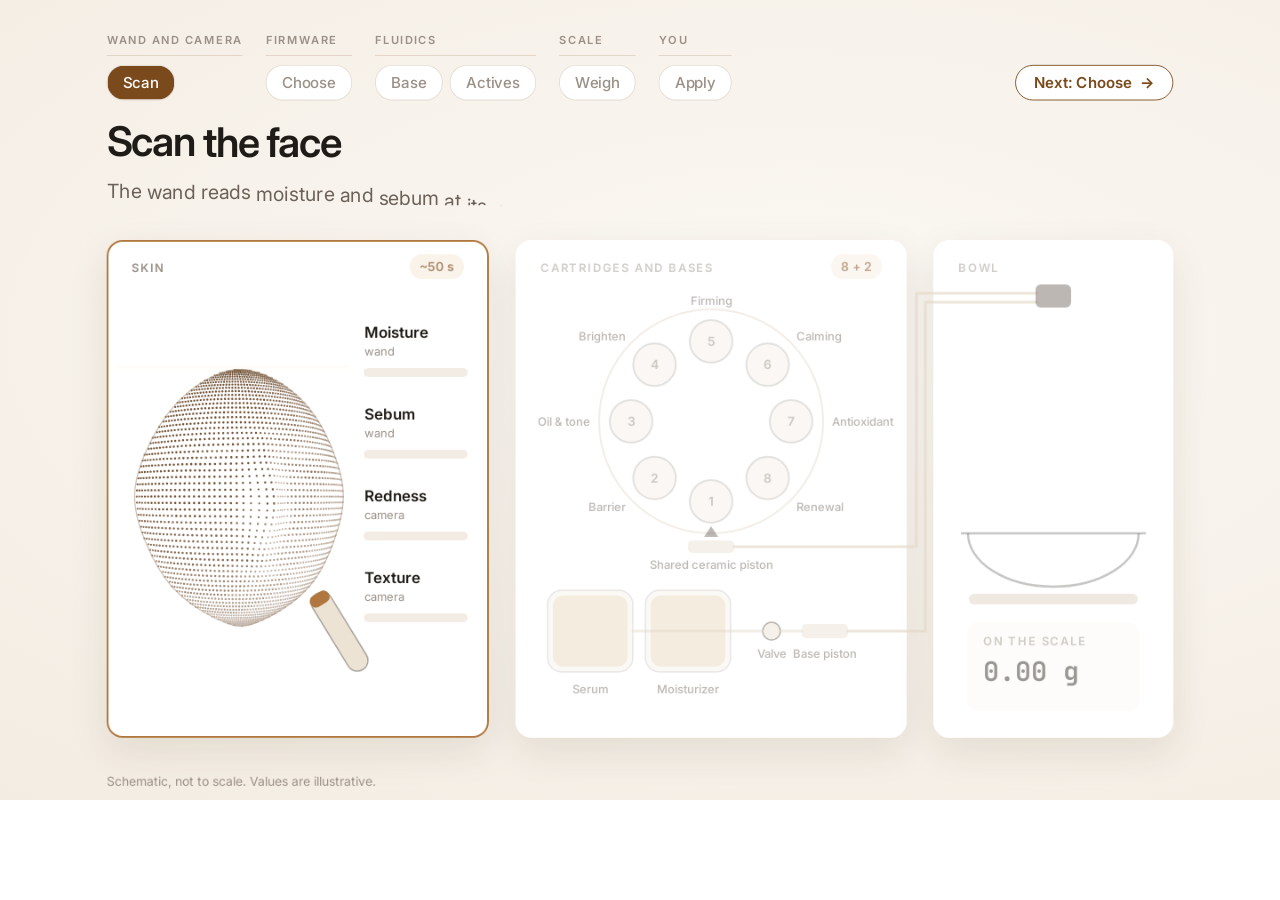
==== commit 4b84fa3f: "Draw the Nura face as a structured-light dot lattice Replaces the skin-textured head in the vision a" ====
--- a/explainers/nura/index.html
+++ b/explainers/nura/index.html
@@ -283,12 +283,104 @@
 function checkMark(x, y, r, a, col = K.ok) { if (a <= 0.003) return; dot(x, y, r, col, a); poly([[x - r * 0.42, y + r * 0.02], [x - r * 0.1, y + r * 0.34], [x + r * 0.45, y - r * 0.3]], '#fff', r * 0.24, a); }
 function footnote(s) { txt(s, 120, 884, '400 14px Inter', K.ink3, 1); }
 
+/* =================== NURA: a head drawn as a 3D scan (contour lines and stipple) =================== */
+const H3 = {};
+function surf(u, v) {
+  const th = (u - 0.5) * 2.3, ph = (0.52 - v) * 2.5;
+  let X = Math.sin(th) * Math.cos(ph) * 0.95, Y = -Math.sin(ph) * 1.18, Z = Math.cos(th) * Math.cos(ph);
+  const jaw = clamp((-ph - 0.6) / 0.6); X *= 1 - 0.26 * jaw * jaw; X *= 1 + 0.05 * Math.exp(-(((ph - 0.02) / 0.3) ** 2));
+  Z += 0.3 * Math.exp(-((th / 0.13) ** 2) - (((ph + 0.04) / 0.28) ** 2));
+  Z -= 0.04 * (Math.exp(-(((th - 0.4) / 0.15) ** 2) - (((ph - 0.2) / 0.1) ** 2)) + Math.exp(-(((th + 0.4) / 0.15) ** 2) - (((ph - 0.2) / 0.1) ** 2)));
+  Z += 0.035 * Math.exp(-((th / 0.28) ** 2) - (((ph + 0.45) / 0.07) ** 2));
+  Z += 0.05 * Math.exp(-(((ph - 0.36) / 0.07) ** 2)) * Math.exp(-((th / 0.6) ** 4));
+  return { X, Y, Z, th, ph };
+}
+const uvIn = (u, v) => ((u - 0.5) / 0.5) ** 2 + ((v - 0.52) / 0.48) ** 2 <= 1;
+function withNormal(u, v) {
+  const e = 0.002, a = surf(u, v), b = surf(u + e, v), c = surf(u, v + e);
+  const du = [b.X - a.X, b.Y - a.Y, b.Z - a.Z], dv = [c.X - a.X, c.Y - a.Y, c.Z - a.Z];
+  let n = [du[1] * dv[2] - du[2] * dv[1], du[2] * dv[0] - du[0] * dv[2], du[0] * dv[1] - du[1] * dv[0]];
+  const area = Math.hypot(...n) || 1; n = n.map(x => x / area); if (n[2] < 0) n = n.map(x => -x);
+  a.nx = n[0]; a.ny = -n[1]; a.nz = n[2]; a.area = area; a.u = u; a.v = v; return a;
+}
+function buildHead() {
+  if (H3.ready) return;
+  // mesh lines (rows and meridians) for the canonical face
+  H3.rows = []; for (let k = 1; k < 22; k++) { const v = k / 22, ln = []; for (let i = 0; i <= 90; i++) { const u = i / 90; if (uvIn(u, v)) ln.push(withNormal(u, v)); } if (ln.length > 1) H3.rows.push(ln); }
+  H3.cols = []; for (let i = 1; i < 18; i++) { const u = i / 18, ln = []; for (let k = 0; k <= 90; k++) { const v = k / 90; if (uvIn(u, v)) ln.push(withNormal(u, v)); } if (ln.length > 1) H3.cols.push(ln); }
+  // a regular lattice of dots, the way structured light lands on a face
+  let sd = 9; const r = () => (sd = (sd * 16807) % 2147483647) / 2147483647;
+  H3.grid = []; for (let j = 0; j <= 60; j++) for (let i = 0; i <= 58; i++) { const u = i / 58, v = j / 60; if (!uvIn(u, v)) continue; const p = withNormal(u, v); p.d = r(); H3.grid.push(p); }
+  H3.pts = []; while (H3.pts.length < 300) { const u = r(), v = r(); if (!uvIn(u, v)) continue; const p = withNormal(u, v); p.d = r(); H3.pts.push(p); }
+  // feature outlines in UV, the way a UV layout template shows them
+  const ell = (cu, cv, ru, rv, a0 = 0, a1 = Math.PI * 2, n = 40) => Array.from({ length: n + 1 }, (_, i) => { const a = a0 + (a1 - a0) * i / n; return [cu + ru * Math.cos(a), cv + rv * Math.sin(a)]; });
+  const eyeU = th => th / 2.3 + 0.5, V = ph => 0.52 - ph / 2.5;
+  H3.feat = [
+    ell(eyeU(0.4), V(0.2), 0.052, 0.016), ell(eyeU(-0.4), V(0.2), 0.052, 0.016),
+    ell(eyeU(0.42), V(0.34) + 0.012, 0.07, 0.02, Math.PI * 1.1, Math.PI * 1.9, 20), ell(eyeU(-0.42), V(0.34) + 0.012, 0.07, 0.02, Math.PI * 1.1, Math.PI * 1.9, 20),
+    ell(0.5, V(-0.12), 0.04, 0.012, 0.1, Math.PI - 0.1, 20),
+    ell(0.5, V(-0.45), 0.085, 0.014, 0, Math.PI * 2, 40),
+  ].map(pts => pts.map(([u, v]) => withNormal(u, v)));
+  H3.ready = true;
+}
+// project a surface point; returns [x, y, depth, facing, sideways normal]
+function P3(p, yaw, cx, cy, S) { const c = Math.cos(yaw), s = Math.sin(yaw); const x = p.X * c + p.Z * s, z = -p.X * s + p.Z * c; const f = 5 / (5 - z); return [cx + S * x * f, cy + S * p.Y * f, z, -p.nx * s + p.nz * c, p.nx * c + p.nz * s]; }
+// a view: where the head sits, and how far it is unwrapped into a flat map (kA)
+function V3(yaw, cx, cy, S, kA = 0, ax = 0, ay = 0, aw = 1, ah = 1) { return { yaw, cx, cy, S, kA, ax, ay, aw, ah }; }
+function at(p, vw) { const q = P3(p, vw.yaw, vw.cx, vw.cy, vw.S); if (vw.kA <= 0) return q; return [lerp(q[0], vw.ax + p.u * vw.aw, vw.kA), lerp(q[1], vw.ay + p.v * vw.ah, vw.kA), q[2], vw.kA > 0.5 ? 1 : q[3], q[4]]; }
+function strokeLines(lines, vw, col, width, alpha, reveal = 1, tint = null) {
+  if (alpha <= 0.003) return;
+  ctx.save(); ctx.lineJoin = 'round'; ctx.lineCap = 'round';
+  const n = lines.length;
+  lines.forEach((ln, li) => {
+    if (li / n > reveal) return;
+    ctx.beginPath(); let pen = false, sumF = 0, cnt = 0;
+    ln.forEach(p => { const q = at(p, vw); if (q[3] < 0.05) { pen = false; return; } sumF += q[3]; cnt++; if (!pen) { ctx.moveTo(q[0], q[1]); pen = true; } else ctx.lineTo(q[0], q[1]); });
+    if (!cnt) return;
+    const depth = lerp(0.45 + 0.55 * (sumF / cnt), 1, vw.kA);
+    ctx.globalAlpha = alpha * depth; ctx.strokeStyle = col; ctx.lineWidth = width; ctx.stroke();
+  });
+  if (tint) lines.forEach((ln, li) => {
+    if (li / n > reveal) return;
+    for (let i = 1; i < ln.length; i++) {
+      const w = tint(ln[i]); if (w <= 0.05) continue; const q0 = at(ln[i - 1], vw), q1 = at(ln[i], vw); if (q1[3] < 0.05 || q0[3] < 0.05) continue;
+      ctx.globalAlpha = alpha * Math.min(1, w); ctx.strokeStyle = tint.col(ln[i]); ctx.lineWidth = width + 1.6 * w; ctx.beginPath(); ctx.moveTo(q0[0], q0[1]); ctx.lineTo(q1[0], q1[1]); ctx.stroke();
+    }
+  });
+  ctx.restore();
+}
+// the lattice: one ink, with opacity and size from the light; tint(p) can color a dot
+function lattice(vw, alpha, appear = 1, size = 1.7, tint = null) {
+  if (alpha <= 0.003) return;
+  const L = [-0.35, 0.5, 0.8], B = [[], [], [], [], [], []], T = [];
+  H3.grid.forEach(p => {
+    if (appear < 1 && P(appear, p.d * 0.85, p.d * 0.85 + 0.15) < 0.5) return;
+    const q = at(p, vw); if (q[3] < 0.04) return;
+    const sh = clamp(0.2 + 0.8 * Math.max(0, q[4] * L[0] + p.ny * L[1] + q[3] * L[2]));
+    const lv = lerp(sh, 0.85, vw.kA);
+    if (tint) { const t = tint(p); if (t) { T.push([q, t, lv]); return; } }
+    B[Math.min(5, Math.floor(lv * 6))].push([q, lerp(0.6 + 0.4 * q[3], 1, vw.kA)]);
+  });
+  ctx.save(); ctx.fillStyle = '#5E3B1C';
+  B.forEach((qs, i) => { if (!qs.length) return; ctx.globalAlpha = alpha * (0.22 + i * 0.13); ctx.beginPath(); qs.forEach(([q, s]) => { const rr0 = size * s; ctx.moveTo(q[0] + rr0, q[1]); ctx.arc(q[0], q[1], rr0, 0, 6.2832); }); ctx.fill(); });
+  T.forEach(([q, [col, w], lv]) => { ctx.globalAlpha = alpha * Math.min(1, 0.35 + 0.65 * w); ctx.fillStyle = col; ctx.beginPath(); ctx.arc(q[0], q[1], size * (1 + 0.5 * w), 0, 6.2832); ctx.fill(); });
+  ctx.restore();
+}
+function maskOutline(vw, col, width, alpha) {
+  if (alpha <= 0.003) return;
+  const pts = Array.from({ length: 121 }, (_, i) => { const a = i / 120 * Math.PI * 2; return withNormal(0.5 + 0.499 * Math.cos(a), 0.52 + 0.479 * Math.sin(a)); });
+  ctx.save(); ctx.globalAlpha = alpha; ctx.strokeStyle = col; ctx.lineWidth = width; ctx.beginPath(); let pen = false;
+  pts.forEach(p => { const q = at(p, vw); if (q[3] < -0.2 && vw.kA < 0.5) { pen = false; return; } pen ? ctx.lineTo(q[0], q[1]) : ctx.moveTo(q[0], q[1]); pen = true; });
+  ctx.stroke(); ctx.restore();
+}
+
 /* =================== NURA 1: one session =================== */
 const CARTS = ['Hydration', 'Barrier', 'Oil & tone', 'Brighten', 'Firming', 'Calming', 'Antioxidant', 'Renewal'];
 const ORDER = [0, 1, 5, 6];                        // the chosen actives, in the order the firmware dispenses them
 const ACOL = ['#E9CFA4', '#D7B58A', '#C9A27A', '#E2C08F'];
 const N1 = {};
 function buildSession() {
+  buildHead();
   mkHeads([
     { t0: 0, t1: 3.2, h: 'Scan the face', n: 'The wand reads moisture and sebum at its tip while the camera captures the whole face.' },
     { t0: 3.2, t1: 5.6, h: 'Choose the actives', n: 'The recommendation picks actives and amounts, inside limits the firmware enforces.' },
@@ -305,16 +397,9 @@
 const actT = j => 8.0 + j * 0.85;
 function drumRot(u) { let r = 0; N1.rotT.forEach(([t, a, b]) => { if (u >= t) r = lerp(a, b, P(u, t, t + 0.4, E.io3)); }); return r; }
 function massAt(u) { let m = 1.8 * P(u, 5.9, 7.3, E.lin); ORDER.forEach((_, j) => { m += 0.15 * P(u, actT(j) + 0.62, actT(j) + 0.74); }); return m; }
-function drawFace(cx, cy, a) {
-  if (a <= 0.003) return;
-  ctx.save(); ctx.globalAlpha = a; ctx.strokeStyle = 'rgba(31,27,22,.55)'; ctx.lineWidth = 2; ctx.lineCap = 'round';
-  ctx.beginPath(); ctx.ellipse(cx, cy, 104, 138, 0, 0, Math.PI * 2); ctx.stroke();
-  [[-42, -18], [42, -18]].forEach(([dx, dy]) => { ctx.beginPath(); ctx.arc(cx + dx, cy + dy, 13, Math.PI * 1.1, Math.PI * 1.9); ctx.stroke(); ctx.beginPath(); ctx.moveTo(cx + dx - 18, cy + dy - 22); ctx.quadraticCurveTo(cx + dx, cy + dy - 30, cx + dx + 18, cy + dy - 22); ctx.stroke(); });
-  ctx.beginPath(); ctx.moveTo(cx, cy - 8); ctx.quadraticCurveTo(cx - 10, cy + 26, cx - 2, cy + 34); ctx.stroke();
-  ctx.beginPath(); ctx.moveTo(cx - 26, cy + 66); ctx.quadraticCurveTo(cx, cy + 80, cx + 26, cy + 66); ctx.stroke();
-  ctx.restore();
-}
-const ZONES = [[0, -96, 64, 24, '#E5BA7E'], [-52, 30, 28, 30, '#D98F7A'], [52, 30, 28, 30, '#D98F7A'], [0, 104, 30, 16, '#C9A27A']];
+const ZONES = [[0.5, 0.3, 0.17, 0.055, '#C9A27A'], [0.3, 0.62, 0.08, 0.075, '#C2553F'], [0.7, 0.62, 0.08, 0.075, '#C2553F'], [0.5, 0.86, 0.07, 0.035, '#B0783F']];
+const zoneW = p => Math.max(...ZONES.map(([cu, cv, su, sv]) => Math.exp(-(((p.u - cu) / su) ** 2) - (((p.v - cv) / sv) ** 2))));
+const zoneC = p => { let best = 0, col = ZONES[0][4]; ZONES.forEach(([cu, cv, su, sv, c]) => { const w = Math.exp(-(((p.u - cu) / su) ** 2) - (((p.v - cv) / sv) ** 2)); if (w > best) { best = w; col = c; } }); return col; };
 function rSession(u) {
   renderHeads(u); renderRail(u); clearC();
   const act = (a, b) => P(u, a - 0.25, a + 0.15) * (1 - P(u, b - 0.15, b + 0.25));
@@ -327,15 +412,13 @@
   // ---- skin panel
   const FX = 262, FY = 560;
   const sweep = P(u, 0.5, 2.2, E.io3), sy = lerp(FY - 150, FY + 150, sweep);
-  ZONES.forEach(([dx, dy, rx, ry, col]) => {
-    const k = P(sy, FY + dy - 20, FY + dy + 20);
-    if (k > 0) { ctx.save(); ctx.globalAlpha = pf * k * 0.4; ctx.fillStyle = col; ctx.beginPath(); ctx.ellipse(FX + dx, FY + dy, rx, ry, 0, 0, Math.PI * 2); ctx.fill(); ctx.restore(); }
-  });
-  drawFace(FX, FY, pf);
-  if (sweep > 0 && sweep < 1) { const g = Math.sin(sweep * Math.PI); poly([[FX - 125, sy], [FX + 125, sy]], K.acc2, 3, pf * g); poly([[FX - 125, sy], [FX + 125, sy]], K.acc3, 12, pf * g * 0.25); }
+  const fv = V3(0.22, FX, FY, 122);
+  lattice(fv, pf, 1, 1.35, p => { const w = zoneW(p); return w > 0.25 && at(p, fv)[1] < sy ? [zoneC(p), w] : null; });
+  maskOutline(fv, '#A8927A', 1.2, pf * 0.6);
+  if (sweep > 0 && sweep < 1) { const g = Math.sin(sweep * Math.PI); poly([[FX - 130, sy], [FX + 130, sy]], K.acc2, 2, pf * g); poly([[FX - 130, sy], [FX + 130, sy]], K.acc3, 10, pf * g * 0.22); }
   // the wand touches the right cheek
   const kw = P(u, 1.0, 1.45, E.io3) * (1 - P(u, 2.1, 2.5, E.io3));
-  const wx = lerp(356, 322, kw), wy = lerp(668, 612, kw);
+  const tip = at(withNormal(0.72, 0.64), fv), wx = lerp(356, tip[0] + 4, kw), wy = lerp(668, tip[1] + 6, kw);
   ctx.save(); ctx.globalAlpha = pf; ctx.translate(wx, wy); ctx.rotate(-0.55);
   ctx.fillStyle = '#EDE3D5'; rr(-12, 0, 24, 100, 12); ctx.fill(); ctx.strokeStyle = 'rgba(31,27,22,.35)'; ctx.lineWidth = 1.5; rr(-12, 0, 24, 100, 12); ctx.stroke();
   ctx.fillStyle = K.acc2; rr(-12, 0, 24, 14, 7); ctx.fill(); ctx.restore();
@@ -352,7 +435,7 @@
   txt('Bars against your own baseline (the tick)', 148, 808, '400 13px Inter', K.ink3, pf * P(u, 1.6, 2.0));
   chipT('~50 s', 522, 302, K.acc, '#F5EBDD', pf * P(u, 0.6, 1.0) * (1 - P(u, 15.35, 15.5)), 'right');
   // apply: three points on the face, then spread
-  [[0, -92], [-50, 34], [50, 34]].forEach(([dx, dy], i) => {
+  [[0.5, 0.3], [0.32, 0.62], [0.68, 0.62]].map(([uu, vv]) => { const q = at(withNormal(uu, vv), fv); return [q[0] - FX, q[1] - FY]; }).forEach(([dx, dy], i) => {
     const kd = P(u, 14.7 + i * 0.12, 14.95 + i * 0.12, E.back), ks = P(u, 15.2, 15.9, E.out3);
     if (kd <= 0) return;
     ctx.save(); ctx.globalAlpha = aF * (1 - ks * 0.85); ctx.fillStyle = '#E9D2AE'; ctx.beginPath(); ctx.arc(FX + dx, FY + dy, 7 * clamp(kd) + ks * 34, 0, Math.PI * 2); ctx.fill(); ctx.restore();
@@ -428,32 +511,8 @@
 
 /* =================== NURA 2: how the vision pipeline reads skin =================== */
 const N2 = {};
-function surf(u, v) {
-  const th = (u - 0.5) * 2.3, ph = (0.52 - v) * 2.5;
-  let X = Math.sin(th) * Math.cos(ph) * 0.95, Y = -Math.sin(ph) * 1.18, Z = Math.cos(th) * Math.cos(ph);
-  const jaw = clamp((-ph - 0.6) / 0.6); X *= 1 - 0.26 * jaw * jaw; X *= 1 + 0.05 * Math.exp(-(((ph - 0.02) / 0.3) ** 2));
-  Z += 0.24 * Math.exp(-((th / 0.15) ** 2) - (((ph + 0.02) / 0.3) ** 2));
-  Z -= 0.06 * (Math.exp(-(((th - 0.4) / 0.15) ** 2) - (((ph - 0.2) / 0.1) ** 2)) + Math.exp(-(((th + 0.4) / 0.15) ** 2) - (((ph - 0.2) / 0.1) ** 2)));
-  Z += 0.05 * Math.exp(-((th / 0.28) ** 2) - (((ph + 0.45) / 0.07) ** 2));
-  Z += 0.035 * Math.exp(-(((ph - 0.36) / 0.07) ** 2)) * Math.exp(-((th / 0.6) ** 4));
-  return { X, Y, Z, nx: Math.sin(th) * Math.cos(ph), ny: Math.sin(ph) * 0.8, nz: Math.cos(th) * Math.cos(ph), th, ph };
-}
-function albedo(s, j) {
-  let c = [228 - j * 12, 186 - j * 10, 158 - j * 9];
-  const eyeF = sx => { const dx = (s.th - sx) / 0.13, dy = (s.ph - 0.2) / 0.045; return dx * dx + dy * dy < 1 ? 1 : Math.exp(-(dx * dx + dy * dy - 1) * 3); };
-  const eye = Math.max(eyeF(0.4), eyeF(-0.4));
-  const iris = Math.max(Math.exp(-(((s.th - 0.4) / 0.04) ** 2) - (((s.ph - 0.2) / 0.035) ** 2)), Math.exp(-(((s.th + 0.4) / 0.04) ** 2) - (((s.ph - 0.2) / 0.035) ** 2)));
-  const lip = Math.exp(-((s.th / 0.2) ** 4) - (((s.ph + 0.45) / 0.045) ** 2));
-  const brow = Math.exp(-(((s.ph - 0.34 + 0.08 * (Math.abs(s.th) - 0.4) ** 2) / 0.03) ** 2)) * Math.exp(-(((Math.abs(s.th) - 0.42) / 0.2) ** 4));
-  const nostril = Math.max(Math.exp(-(((s.th - 0.06) / 0.03) ** 2) - (((s.ph + 0.13) / 0.02) ** 2)), Math.exp(-(((s.th + 0.06) / 0.03) ** 2) - (((s.ph + 0.13) / 0.02) ** 2)));
-  const blush = Math.max(Math.exp(-(((s.th - 0.45) / 0.18) ** 2) - (((s.ph + 0.12) / 0.14) ** 2)), Math.exp(-(((s.th + 0.45) / 0.18) ** 2) - (((s.ph + 0.12) / 0.14) ** 2)));
-  const mix = (col, k) => { c = c.map((x, i) => x * (1 - k) + col[i] * k); };
-  mix([214, 150, 132], 0.25 * blush); mix([238, 230, 222], 0.8 * eye); mix([78, 54, 40], 0.9 * iris); mix([92, 62, 44], 0.75 * brow); mix([184, 102, 96], 0.7 * lip); mix([120, 80, 66], 0.6 * nostril);
-  return c;
-}
 const HX = 720, HY = 548, HS = 168, AX = 470, AY = 296, AW = 500, AH = 500;
-function proj(p, yaw) { const c = Math.cos(yaw), s = Math.sin(yaw); const x = p.X * c + p.Z * s, z = -p.X * s + p.Z * c; const f = 5 / (5 - z); return [HX + HS * x * f, HY + HS * p.Y * f, z, -p.nx * s + p.nz * c, p.nx * c + p.nz * s]; }
-const uvIn = (u, v) => ((u - 0.5) / 0.5) ** 2 + ((v - 0.52) / 0.48) ** 2 <= 1;
+const LAYERS = [['Redness', '#C2553F'], ['Pigmentation', '#6B4423'], ['Fine lines', '#8A5A2B'], ['Under-eye', '#7A7398'], ['Texture', '#4A3F36']];
 function buildVision() {
   mkHeads([
     { t0: 0, t1: 3.0, h: 'Sweep the face', n: 'A short handheld video, with device motion recorded alongside and synced to every frame.' },
@@ -465,152 +524,135 @@
     { t0: 16.2, t1: 99, h: 'Put the findings back in 3D', n: 'Each detection is triangulated into the reconstruction, so it keeps a stable address from session to session.' },
   ], 134);
   mkRail([{ label: 'CAPTURE', items: ['Capture'] }, { label: 'GEOMETRY', items: ['Poses', 'Reconstruct', 'Canonical face'] }, { label: 'SKIN MAP', items: ['Atlas', 'Analyze'] }, { label: 'BACK TO 3D', items: ['Lift'] }]);
-  let sd = 9; const r = () => (sd = (sd * 16807) % 2147483647) / 2147483647;
-  N2.pts = [];
-  const nrm = (u, v) => { const e = 0.002, a = surf(u, v), b = surf(u + e, v), c = surf(u, v + e); const du = [b.X - a.X, b.Y - a.Y, b.Z - a.Z], dv = [c.X - a.X, c.Y - a.Y, c.Z - a.Z]; let n = [du[1] * dv[2] - du[2] * dv[1], du[2] * dv[0] - du[0] * dv[2], du[0] * dv[1] - du[1] * dv[0]]; const l = Math.hypot(...n) || 1; n = n.map(x => x / l); if (n[2] < 0) n = n.map(x => -x); return n; };
-  const area = (u, v) => { const e = 0.002, a0 = surf(u, v), b0 = surf(u + e, v), c0 = surf(u, v + e); const du = [b0.X - a0.X, b0.Y - a0.Y, b0.Z - a0.Z], dv = [c0.X - a0.X, c0.Y - a0.Y, c0.Z - a0.Z]; return Math.hypot(du[1] * dv[2] - du[2] * dv[1], du[2] * dv[0] - du[0] * dv[2], du[0] * dv[1] - du[1] * dv[0]); };
-  let maxA = 0; for (let i = 0; i <= 60; i++) for (let k = 0; k <= 60; k++) if (uvIn(i / 60, k / 60)) maxA = Math.max(maxA, area(i / 60, k / 60));
-  while (N2.pts.length < 10500) { const u = r(), v = r(); if (!uvIn(u, v)) continue; if (r() > area(u, v) / maxA) continue; const s = surf(u, v), j = r(); const n = nrm(u, v); s.nx = n[0]; s.ny = -n[1]; s.nz = n[2]; N2.pts.push({ u, v, s, j, a: albedo(s, j), d: r(), ar: Math.min(7, 3.4 / Math.sqrt(Math.max(0.05, area(u, v) / maxA))) }); }
-  N2.sparse = N2.pts.slice(0, 260);
-  // lesion candidates: generous proposals, few kept
-  N2.cand = []; while (N2.cand.length < 26) { const u = 0.18 + r() * 0.64, v = 0.3 + r() * 0.55; if (!uvIn(u, v)) continue; const s = surf(u, v); if (Math.abs(Math.abs(s.th) - 0.4) < 0.16 && Math.abs(s.ph - 0.2) < 0.1) continue; N2.cand.push({ u, v, s }); }
+  buildHead();
+  let sd = 21; const r = () => (sd = (sd * 16807) % 2147483647) / 2147483647;
+  N2.sparse = H3.pts;
+  N2.cand = []; while (N2.cand.length < 26) { const u = 0.2 + r() * 0.6, v = 0.3 + r() * 0.52; if (!uvIn(u, v) || (Math.abs(Math.abs(u - 0.5) - 0.174) < 0.07 && Math.abs(v - 0.44) < 0.04) || (Math.abs(u - 0.5) < 0.1 && Math.abs(v - 0.7) < 0.03)) continue; N2.cand.push(withNormal(u, v)); }
   N2.cand.forEach((c, i) => { c.kind = i < 6 ? (i % 3 === 2 ? 'mark' : 'acne') : i < 9 ? 'pore' : 'drop'; });
-  // frame positions along the sweep
   N2.cams = Array.from({ length: 12 }, (_, i) => { const a = lerp(-1.05, 1.05, i / 11); return { a, x: HX + 400 * Math.sin(a), y: HY + 150 * Math.cos(a) }; });
-  // layer patterns on the atlas
-  let sp = 3; const r2 = () => (sp = (sp * 16807) % 2147483647) / 2147483647;
-  N2.spots = Array.from({ length: 9 }, () => [0.25 + r2() * 0.5, 0.3 + r2() * 0.5]);
-}
-const G = (x, y, cx, cy, sx, sy) => Math.exp(-(((x - cx) / sx) ** 2) - (((y - cy) / sy) ** 2));
-function layerVal(i, u, v) {
-  if (i === 0) return Math.max(G(u, v, 0.3, 0.63, 0.09, 0.08), G(u, v, 0.7, 0.63, 0.09, 0.08));
-  if (i === 1) return Math.max(...N2.spots.map(([a, b]) => G(u, v, a, b, 0.018, 0.018)));
-  if (i === 2) return (G(u, v, 0.5, 0.27, 0.22, 0.05) * (0.5 + 0.5 * Math.sin(v * 160)) ** 3) + Math.max(G(u, v, 0.2, 0.47, 0.03, 0.06), G(u, v, 0.8, 0.47, 0.03, 0.06)) * (0.5 + 0.5 * Math.sin((v - u) * 120)) ** 2;
-  if (i === 3) return Math.max(G(u, v, 0.33, 0.49, 0.08, 0.025), G(u, v, 0.67, 0.49, 0.08, 0.025));
-  return G(u, v, 0.5, 0.55, 0.12, 0.16) * ((Math.sin(u * 400) * Math.sin(v * 430)) > 0.55 ? 1 : 0.15);
-}
-const LAYERS = [['Redness', '#C2553F'], ['Pigmentation', '#5E3A1E'], ['Fine lines', '#8A5A2B'], ['Under-eye', '#6F6A8F'], ['Texture', '#3E3832']];
-function frustum(x, y, a, alpha, hl = 0) {
+  N2.spots = Array.from({ length: 9 }, () => [0.27 + r() * 0.46, 0.32 + r() * 0.46, 5 + r() * 4]);
+  N2.grain = Array.from({ length: 220 }, () => [0.4 + r() * 0.2, 0.47 + r() * 0.2]);
+}
+const toA = (u, v) => [AX + u * AW, AY + v * AH];
+function atlasClip() { ctx.beginPath(); ctx.ellipse(AX + 0.5 * AW, AY + 0.52 * AH, 0.5 * AW, 0.48 * AH, 0, 0, Math.PI * 2); ctx.clip(); }
+function drawLayer(i, a) {
+  if (a <= 0.003) return;
+  ctx.save(); atlasClip(); ctx.globalAlpha = a;
+  const blob = (u, v, rx, ry, col, op) => { const [x, y] = toA(u, v); const g = ctx.createRadialGradient(x, y, 0, x, y, rx); g.addColorStop(0, col.replace('A', op)); g.addColorStop(1, col.replace('A', 0)); ctx.save(); ctx.translate(x, y); ctx.scale(1, ry / rx); ctx.translate(-x, -y); ctx.fillStyle = g; ctx.beginPath(); ctx.arc(x, y, rx, 0, 6.2832); ctx.fill(); ctx.restore(); };
+  if (i === 0) { blob(0.3, 0.62, 78, 64, 'rgba(194,85,63,A)', 0.55); blob(0.7, 0.62, 78, 64, 'rgba(194,85,63,A)', 0.55); blob(0.5, 0.56, 30, 24, 'rgba(194,85,63,A)', 0.3); }
+  if (i === 1) N2.spots.forEach(([u, v, s]) => blob(u, v, s * 1.6, s * 1.6, 'rgba(107,68,35,A)', 0.8));
+  if (i === 2) {
+    ctx.strokeStyle = '#8A5A2B'; ctx.lineWidth = 1.6; ctx.globalAlpha = a * 0.8;
+    for (let k = 0; k < 4; k++) { ctx.beginPath(); for (let t = 0; t <= 40; t++) { const uu = 0.33 + t / 40 * 0.34, [x, y] = toA(uu, 0.26 + k * 0.022); const yy = y + Math.sin(t * 0.7 + k) * 2.2; t ? ctx.lineTo(x, yy) : ctx.moveTo(x, yy); } ctx.stroke(); }
+    [[0.2, 1], [0.8, -1]].forEach(([uu, sgn]) => { for (let k = -1; k <= 1; k++) { const [x, y] = toA(uu, 0.445); ctx.beginPath(); ctx.moveTo(x, y + k * 7); ctx.lineTo(x - sgn * 22, y + k * 13); ctx.stroke(); } });
+  }
+  if (i === 3) { blob(0.326, 0.485, 46, 14, 'rgba(122,115,152,A)', 0.6); blob(0.674, 0.485, 46, 14, 'rgba(122,115,152,A)', 0.6); }
+  if (i === 4) { ctx.fillStyle = '#4A3F36'; ctx.globalAlpha = a * 0.6; ctx.beginPath(); N2.grain.forEach(([u, v]) => { const [x, y] = toA(u, v); ctx.moveTo(x + 1.4, y); ctx.arc(x, y, 1.4, 0, 6.2832); }); ctx.fill(); }
+  ctx.restore();
+}
+function frustum(x, y, alpha, hl = 0) {
   if (alpha <= 0.003) return;
-  const dx = HX - x, dy = HY - y, L = Math.hypot(dx, dy), ux = dx / L, uy = dy / L, px = -uy, py = ux;
-  const d = 46, w = 22;
+  const dx = HX - x, dy = HY - y, L = Math.hypot(dx, dy), ux = dx / L, uy = dy / L, px = -uy, py = ux, d = 46, w = 22;
   const c1 = [x + ux * d + px * w, y + uy * d + py * w], c2 = [x + ux * d - px * w, y + uy * d - py * w];
-  poly([[x, y], c1, c2, [x, y]], hl ? K.acc2 : K.acc, hl ? 2.4 : 1.6, alpha);
-  dot(x, y, 3.5, hl ? K.acc2 : K.acc, alpha);
+  poly([[x, y], c1, c2, [x, y]], hl ? K.acc2 : K.acc, hl ? 2.2 : 1.5, alpha);
+  dot(x, y, 3.2, hl ? K.acc2 : K.acc, alpha);
 }
 function rVision(u) {
   renderHeads(u); renderRail(u); clearC();
-  // yaw over time
-  let yaw = 0.45 * Math.sin(Math.PI * P(u, 5.9, 7.7, E.lin)) + 0.32 * P(u, 17.2, 18.2, E.io3);
-  // ---- capture: a silhouette, a moving phone, frames collecting below
-  const kCap = P(u, 0.1, 0.5) * (1 - P(u, 5.7, 6.2));
-  if (kCap > 0) {
-    ctx.save(); ctx.globalAlpha = kCap * (1 - P(u, 3.2, 3.8) * 0.4); ctx.fillStyle = '#EFE6DA'; ctx.beginPath(); ctx.ellipse(HX, HY, 158, 214, 0, 0, Math.PI * 2); ctx.fill(); ctx.restore();
-  }
+  const yaw = 0.38 * Math.sin(Math.PI * P(u, 5.9, 7.7, E.lin)) + 0.25 * P(u, 8.0, 8.6, E.io3) * (1 - P(u, 10.5, 11.2, E.io3)) + 0.35 * P(u, 17.2, 18.2, E.io3);
+  const kA = P(u, 10.6, 11.8, E.io3) * (1 - P(u, 16.4, 17.4, E.io3));
+  const vw = V3(yaw, HX, HY, HS, kA, AX, AY, AW, AH);
+  // the subject, as a faint outline while it is captured
+  const ghost = P(u, 0.1, 0.5) * (1 - P(u, 5.8, 6.4));
+  maskOutline(V3(0, HX, HY, HS), '#A8927A', 1.4, ghost * 0.7);
+  H3.feat.forEach(f => strokeLines([f], V3(0, HX, HY, HS), '#A8927A', 1.2, ghost * 0.5));
+  // orbit, phone and frames
+  const orb = P(u, 0.3, 0.6) * (1 - P(u, 5.9, 6.5));
+  if (orb > 0) { ctx.save(); ctx.globalAlpha = orb * 0.45; ctx.strokeStyle = K.acc2; ctx.lineWidth = 1.4; ctx.setLineDash([3, 7]); ctx.beginPath(); ctx.ellipse(HX, HY, 400, 150, 0, Math.PI * 0.2, Math.PI * 0.8); ctx.stroke(); ctx.restore(); }
   const kp = P(u, 0.4, 2.5, E.io3), phOp = P(u, 0.3, 0.5) * (1 - P(u, 2.6, 3.0));
   if (phOp > 0) {
     const a = lerp(-1.05, 1.05, kp), x = HX + 400 * Math.sin(a), y = HY + 150 * Math.cos(a);
-    ctx.save(); ctx.globalAlpha = phOp; ctx.translate(x, y); ctx.rotate(-a * 0.5); ctx.fillStyle = '#2A2520'; rr(-30, -54, 60, 108, 12); ctx.fill(); ctx.fillStyle = '#4A433C'; rr(-25, -46, 50, 92, 8); ctx.fill(); dot(0, -40, 4, '#9A9087', 1); ctx.restore();
+    ctx.save(); ctx.globalAlpha = phOp; ctx.translate(x, y); ctx.rotate(-a * 0.5);
+    ctx.shadowColor = 'rgba(40,25,10,.25)'; ctx.shadowBlur = 18; ctx.shadowOffsetY = 6; ctx.fillStyle = '#2A2520'; rr(-28, -52, 56, 104, 12); ctx.fill(); ctx.shadowColor = 'transparent';
+    ctx.fillStyle = '#3E3832'; rr(-23, -45, 46, 90, 8); ctx.fill(); dot(0, -38, 3.5, '#9A9087', 1); ctx.restore();
   }
-  const orb = P(u, 0.3, 0.6) * (1 - P(u, 5.9, 6.5));
-  if (orb > 0) { ctx.save(); ctx.globalAlpha = orb * 0.5; ctx.strokeStyle = K.acc2; ctx.lineWidth = 1.5; ctx.setLineDash([4, 7]); ctx.beginPath(); ctx.ellipse(HX, HY, 400, 150, 0, Math.PI * 0.2, Math.PI * 0.8); ctx.stroke(); ctx.restore(); }
   const stripA = P(u, 0.4, 0.7) * (1 - P(u, 3.0, 3.5));
   if (stripA > 0) {
     N2.cams.forEach((c, i) => {
       const k = P(kp, i / 11 - 0.02, i / 11 + 0.04); if (k <= 0) return;
-      const x = 245 + i * 80, y = 792;
-      ctx.save(); ctx.globalAlpha = stripA * k; ctx.fillStyle = '#fff'; rr(x, y, 70, 46, 8); ctx.fill(); ctx.strokeStyle = 'rgba(31,27,22,.15)'; ctx.lineWidth = 1; rr(x, y, 70, 46, 8); ctx.stroke();
-      ctx.fillStyle = '#E9DCCB'; ctx.beginPath(); ctx.ellipse(x + 35 - Math.sin(c.a) * 12, y + 24, 13, 17, 0, 0, Math.PI * 2); ctx.fill(); ctx.restore();
+      const x = 245 + i * 80, y = 796;
+      ctx.save(); ctx.globalAlpha = stripA * k; ctx.fillStyle = '#fff'; rr(x, y, 70, 46, 8); ctx.fill(); ctx.strokeStyle = 'rgba(31,27,22,.14)'; ctx.lineWidth = 1; rr(x, y, 70, 46, 8); ctx.stroke();
+      ctx.strokeStyle = '#B9A58C'; ctx.lineWidth = 1.2; ctx.beginPath(); ctx.ellipse(x + 35 - Math.sin(c.a) * 11, y + 23, 11, 15, 0, 0, Math.PI * 2); ctx.stroke(); ctx.restore();
     });
-    // device motion, time-synced
-    ctx.save(); ctx.globalAlpha = stripA; ctx.strokeStyle = K.acc2; ctx.lineWidth = 2; ctx.beginPath();
-    for (let x = 245; x <= 245 + 950 * kp; x += 4) { const t = (x - 245) / 950, y = 768 + 9 * Math.sin(t * 19) * Math.cos(t * 5) + 4 * Math.sin(t * 53); x === 245 ? ctx.moveTo(x, y) : ctx.lineTo(x, y); }
+    ctx.save(); ctx.globalAlpha = stripA; ctx.strokeStyle = K.acc2; ctx.lineWidth = 1.6; ctx.beginPath();
+    for (let x = 245; x <= 245 + 950 * kp; x += 4) { const t = (x - 245) / 950, y = 772 + 8 * Math.sin(t * 19) * Math.cos(t * 5) + 3.5 * Math.sin(t * 53); x === 245 ? ctx.moveTo(x, y) : ctx.lineTo(x, y); }
     ctx.stroke(); ctx.restore();
-    caps('DEVICE MOTION', 245, 748, stripA * 0.9);
+    caps('DEVICE MOTION', 245, 752, stripA * 0.9);
   }
-  // ---- poses: frustums around the face and a sparse point cloud
-  const fr = P(u, 3.2, 3.8) * (1 - P(u, 6.2, 6.9)) + P(u, 17.5, 17.9) * 0.9;
-  N2.cams.forEach((c, i) => { const isTri = [2, 6, 9].includes(i); const a = u > 17 ? (isTri ? fr : 0) : fr * P(u, 3.2 + i * 0.05, 3.5 + i * 0.05); frustum(c.x, c.y, c.a, a, u < 6 && i === 4 ? P(u, 4.4, 4.6) : u > 17 ? 1 : 0); });
-  if (u > 4.3 && u < 5.8) { const c = N2.cams[4]; txt('intrinsics', c.x - 64, c.y - 56, '600 14px Inter', K.acc, P(u, 4.5, 4.8) * (1 - P(u, 5.5, 5.8))); txt('6-DoF pose', c.x - 64, c.y - 36, '600 14px Inter', K.acc, P(u, 4.6, 4.9) * (1 - P(u, 5.5, 5.8))); }
+  // poses: frustums and a sparse cloud
+  const fr = P(u, 3.2, 3.8) * (1 - P(u, 6.2, 6.9));
+  N2.cams.forEach((c, i) => frustum(c.x, c.y, fr * P(u, 3.2 + i * 0.05, 3.5 + i * 0.05), i === 4 ? P(u, 4.4, 4.6) : 0));
+  if (u > 4.3 && u < 5.9) { const c = N2.cams[4]; txt('intrinsics', c.x - 70, c.y + 64, '600 14px Inter', K.acc, P(u, 4.5, 4.8) * (1 - P(u, 5.5, 5.8))); txt('6-DoF pose', c.x - 70, c.y + 84, '600 14px Inter', K.acc, P(u, 4.6, 4.9) * (1 - P(u, 5.5, 5.8))); }
   const spA = P(u, 3.4, 4.6) * (1 - P(u, 6.4, 7.0));
   if (spA > 0) {
-    N2.sparse.forEach((p, i) => { const q = proj(p.s, 0); if (q[3] < 0) return; dot(q[0], q[1], 2.2, K.ink2, spA * P(u, 3.4 + p.d * 1.0, 3.6 + p.d * 1.0)); });
+    ctx.save(); ctx.fillStyle = K.ink; ctx.beginPath(); let any = false;
+    N2.sparse.forEach(p => { if (P(u, 3.4 + p.d * 1.0, 3.6 + p.d * 1.0) < 0.5) return; const q = P3(p, 0, HX, HY, HS); if (q[3] < 0.05) return; ctx.moveTo(q[0] + 2, q[1]); ctx.arc(q[0], q[1], 2, 0, 6.2832); any = true; });
+    ctx.globalAlpha = spA * 0.8; if (any) ctx.fill(); ctx.restore();
     const ray = win(u, 4.0, 4.3, 5.1, 5.5);
-    if (ray > 0) [2, 6, 9].forEach(ci => { const c = N2.cams[ci]; for (let k = 0; k < 6; k++) { const q = proj(N2.sparse[ci * 7 + k * 11].s, 0); poly([[c.x, c.y], [q[0], q[1]]], K.acc2, 1, ray * 0.45); } });
+    if (ray > 0) [2, 6, 9].forEach(ci => { const c = N2.cams[ci]; for (let k = 0; k < 5; k++) { const q = P3(N2.sparse[ci * 7 + k * 13], 0, HX, HY, HS); poly([[c.x, c.y], [q[0], q[1]]], K.acc2, 1, ray * 0.4); } });
   }
-  // ---- splats: reconstruct, canonical, atlas, analyze, lift
-  const kS = P(u, 5.8, 7.3), kA = P(u, 10.6, 11.8, E.io3) * (1 - P(u, 16.4, 17.4, E.io3));
-  if (kS > 0) {
-    const L = [-0.45, 0.5, 0.75];
-    const pts = N2.pts.map(p => { const q = proj(p.s, yaw); return [p, q]; }).sort((a, b) => a[1][2] - b[1][2]);
-    const lay = u > 12.8 && u < 16.6 ? LAYERS.map((_, i) => win(u, 13.0 + i * 0.42, 13.12 + i * 0.42, 13.3 + (i + 1) * 0.42, 13.42 + (i + 1) * 0.42) * (1 - P(u, 16.2, 16.5))) : null;
-    // a soft skin underlay closes the gaps between splats
-    ctx.globalAlpha = 1; ctx.fillStyle = 'rgb(206,166,140)'; ctx.beginPath();
-    pts.forEach(([p, q]) => { if (P(kS, p.d * 0.85, p.d * 0.85 + 0.15) < 0.95 || (q[3] < -0.05 && kA < 0.5)) return; const x = lerp(q[0], AX + p.u * AW, kA), y = lerp(q[1], AY + p.v * AH, kA), rr0 = lerp(5.5, p.ar + 1.2, kA); ctx.moveTo(x + rr0, y); ctx.arc(x, y, rr0, 0, 6.2832); });
-    ctx.fill();
-    pts.forEach(([p, q]) => {
-      const a = kS > 0.999 ? 1 : P(kS, p.d * 0.85, p.d * 0.85 + 0.15);
-      if (a <= 0) return;
-      if (q[3] < -0.05 && kA < 0.5) return;
-      const ax = AX + p.u * AW, ay = AY + p.v * AH;
-      const x = lerp(q[0], ax, kA), y = lerp(q[1], ay, kA);
-      const dd = q[4] * L[0] + p.s.ny * L[1] + q[3] * L[2], sh = 0.5 + 0.55 * Math.max(0, dd) + 0.08 * Math.pow(Math.max(0, dd), 12), shade = lerp(sh, 1, kA);
-      let c = p.a.map(v => v * shade);
-      if (lay) lay.forEach((w, i) => { if (w > 0) { const f = layerVal(i, p.u, p.v) * w; if (f > 0.02) { const lc = rgb(LAYERS[i][1]); c = c.map((v, k) => v * (1 - 0.85 * f) + lc[k] * 0.85 * f); } } });
-      ctx.globalAlpha = a; ctx.fillStyle = `rgb(${c[0] | 0},${c[1] | 0},${c[2] | 0})`;
-      ctx.beginPath(); ctx.arc(x, y, lerp(3.8, p.ar, kA), 0, 6.2832); ctx.fill();
-    });
-    ctx.globalAlpha = 1;
-    // counter
-    const n = Math.round(P(u, 5.9, 7.4, E.out3) * 1000) * 1000;
-    txt(`≈ ${n.toLocaleString('en-US')}`, 1320, 318, '600 26px "JetBrains Mono"', K.ink, P(u, 5.9, 6.2) * (1 - P(u, 8.0, 8.3)), 'right');
-    txt('primitives, on Apple Silicon', 1320, 344, '500 15px Inter', K.ink2, P(u, 5.9, 6.2) * (1 - P(u, 8.0, 8.3)), 'right');
-  }
-  // canonical mesh: UV grid lines and landmarks
-  const kM = P(u, 8.2, 9.2) * (1 - P(u, 12.9, 13.3)), kL = P(u, 8.5, 8.9) * (1 - P(u, 10.5, 10.9));
-  if (kM > 0) {
-    const pt = (uu, vv) => { const q = proj(surf(uu, vv), yaw); return [lerp(q[0], AX + uu * AW, kA), lerp(q[1], AY + vv * AH, kA)]; };
-    for (let i = 1; i < 14; i++) { const uu = i / 14, seg = []; for (let k = 0; k <= 40; k++) { const vv = k / 40; if (uvIn(uu, vv) && k / 40 <= kM * 1.2) seg.push(pt(uu, vv)); } if (seg.length > 1) poly(seg, K.acc, 1, 0.5); }
-    for (let i = 1; i < 16; i++) { const vv = i / 16, seg = []; if (vv > kM * 1.2) continue; for (let k = 0; k <= 40; k++) { const uu = k / 40; if (uvIn(uu, vv)) seg.push(pt(uu, vv)); } if (seg.length > 1) poly(seg, K.acc, 1, 0.5); }
-    const LM = [[0.25, 0.2], [0.55, 0.2], [-0.25, 0.2], [-0.55, 0.2], [0, -0.04], [0.23, -0.45], [-0.23, -0.45], [0, -1.02], [0, 0.36]];
-    LM.forEach(([th, ph], i) => { const uu = th / 2.3 + 0.5, vv = 0.52 - ph / 2.5; const [x, y] = pt(uu, vv); const k = P(u, 8.5 + i * 0.05, 8.75 + i * 0.05, E.back) * (1 - P(u, 10.5, 10.9)); dot(x, y, 7 * clamp(k), '#fff', k); dot(x, y, 4.5 * clamp(k), K.acc2, k); });
-    const sb = P(u, 9.2, 9.6) * (1 - P(u, 10.4, 10.7));
-    if (sb > 0) { poly([[930, 470], [930, 470 + 160 * sb]], K.ink, 2.5, sb); for (let t = 0; t <= 10; t++) poly([[930, 470 + t * 16 * sb], [t % 5 ? 937 : 942, 470 + t * 16 * sb]], K.ink, 1.5, sb); txt('10 mm', 952, 556, '600 16px Inter', K.ink, sb); txt('calibrated', 952, 576, '400 14px Inter', K.ink2, sb); }
-  }
+  // reconstruction as stipple, then the mesh, the flat map, and back
+  const kS = P(u, 5.8, 7.3), sA = 1 - 0.35 * P(u, 8.1, 8.5) * (1 - P(u, 16.4, 17.0)) - 0.3 * P(u, 17.0, 17.4);
+  if (kA > 0) { ctx.save(); ctx.globalAlpha = kA; ctx.shadowColor = 'rgba(70,45,20,0.10)'; ctx.shadowBlur = 40; ctx.shadowOffsetY = 14; ctx.fillStyle = '#fff'; rr(AX - 24, AY - 18, AW + 48, AH + 36, 18); ctx.fill(); ctx.restore(); }
+  if (kS > 0) lattice(vw, sA * (1 - 0.25 * kA), kS, lerp(1.9, 1.8, kA));
+  const kM = P(u, 8.2, 9.2), mA = kM * (1 - P(u, 12.9, 13.3) * 0.6);
+  strokeLines(H3.rows, vw, K.acc2, 1, 0.6 * mA, kM);
+  strokeLines(H3.cols, vw, K.acc2, 1, 0.5 * mA * (1 - P(u, 16.4, 16.9)), kM);
+  H3.feat.forEach(f => strokeLines([f], vw, K.ink, 1.3, 0.55 * P(u, 8.6, 9.0) * (u < 17 ? 1 : 0.6)));
+  maskOutline(vw, K.acc, 1.4, P(u, 10.7, 11.4) * (1 - P(u, 16.4, 16.9)));
+  const LM = [[0.25, 0.2], [0.55, 0.2], [-0.25, 0.2], [-0.55, 0.2], [0, -0.04], [0.23, -0.45], [-0.23, -0.45], [0, -1.02], [0, 0.36]];
+  LM.forEach(([th, ph], i) => { const p = withNormal(th / 2.3 + 0.5, 0.52 - ph / 2.5), q = at(p, vw), k = P(u, 8.5 + i * 0.05, 8.75 + i * 0.05, E.back) * (1 - P(u, 10.5, 10.9)); if (k <= 0) return; dot(q[0], q[1], 6.5 * clamp(k), '#fff', k); dot(q[0], q[1], 4 * clamp(k), K.acc2, k); });
+  const sb = P(u, 9.2, 9.6) * (1 - P(u, 10.4, 10.7));
+  if (sb > 0) { poly([[940, 470], [940, 470 + 160 * sb]], K.ink, 2, sb); for (let t = 0; t <= 10; t++) poly([[940, 470 + t * 16 * sb], [t % 5 ? 946 : 951, 470 + t * 16 * sb]], K.ink, 1.3, sb); txt('10 mm', 962, 556, '600 16px Inter', K.ink, sb); txt('calibrated', 962, 576, '400 14px Inter', K.ink2, sb); }
+  const cnt = P(u, 5.9, 6.2) * (1 - P(u, 8.0, 8.3));
+  txt(`≈ ${(Math.round(P(u, 5.9, 7.4, E.out3) * 1000) * 1000).toLocaleString('en-US')}`, 1320, 318, '600 26px "JetBrains Mono"', K.ink, cnt, 'right');
+  txt('primitives, on Apple Silicon', 1320, 344, '500 15px Inter', K.ink2, cnt, 'right');
   // atlas notes
   const an = P(u, 11.6, 12.0) * (1 - P(u, 12.8, 13.0));
-  caps('SKIN ATLAS', AX, 282, P(u, 11.3, 11.7) * (1 - P(u, 16.3, 16.6)));
-  txt('0.07 mm per texel', 1010, 470, '600 18px Inter', K.ink, an); txt('Each patch of skin appears once', 1010, 496, '400 15px Inter', K.ink2, an);
-  txt('Lighting separated from color', 1010, 540, '600 18px Inter', K.ink, an); txt('A flat map for color, a detail map for structure', 1010, 566, '400 15px Inter', K.ink2, an);
-  // analyze: legend of layers, then lesions
+  caps('SKIN ATLAS', AX - 24, 266, P(u, 11.3, 11.7) * (1 - P(u, 16.3, 16.6)));
+  txt('0.07 mm per texel', 1030, 470, '600 18px Inter', K.ink, an); txt('Each patch of skin appears once', 1030, 496, '400 15px Inter', K.ink2, an);
+  txt('Lighting separated from color', 1030, 540, '600 18px Inter', K.ink, an); txt('A flat map for color, a detail map for structure', 1030, 566, '400 15px Inter', K.ink2, an);
+  // analyze: five layers in turn, then lesions
+  const lw = i => win(u, 13.0 + i * 0.42, 13.15 + i * 0.42, 13.3 + (i + 1) * 0.42, 13.45 + (i + 1) * 0.42);
+  LAYERS.forEach((_, i) => drawLayer(i, lw(i) * (1 - P(u, 16.2, 16.5))));
   const lg = P(u, 12.9, 13.2) * (1 - P(u, 16.2, 16.5));
   if (lg > 0) {
-    caps('FIVE LAYERS', 1010, 330, lg); txt('each against the face’s own median', 1010, 352, '400 14px Inter', K.ink2, lg);
-    LAYERS.forEach(([n, col], i) => { const on = win(u, 13.0 + i * 0.42, 13.12 + i * 0.42, 13.3 + (i + 1) * 0.42, 13.42 + (i + 1) * 0.42); const y = 392 + i * 34; dot(1018, y - 5, 7, col, lg * (0.35 + 0.65 * Math.max(on, P(u, 15.1, 15.3)))); txt(n, 1036, y, (on > 0.5 ? '600' : '500') + ' 16px Inter', on > 0.5 ? K.ink : K.ink2, lg); });
-    const ll = P(u, 15.1, 15.3);
-    caps('LESIONS', 1010, 590, lg * ll);
-    txt('Proposal: generous', 1010, 616, '500 15px Inter', K.ink2, lg * P(u, 15.15, 15.35));
-    txt('Scoring: strict', 1010, 640, '500 15px Inter', K.ink2, lg * P(u, 15.55, 15.75));
-    txt('Pores are the hard case', 1010, 664, '500 15px Inter', K.ink2, lg * P(u, 15.7, 15.9));
+    caps('FIVE LAYERS', 1030, 330, lg); txt('each against the face’s own median', 1030, 352, '400 14px Inter', K.ink2, lg);
+    LAYERS.forEach(([n, col], i) => { const on = lw(i), y = 392 + i * 34; dot(1038, y - 5, 7, col, lg * (0.3 + 0.7 * Math.max(on, P(u, 15.1, 15.3)))); txt(n, 1056, y, (on > 0.5 ? '600' : '500') + ' 16px Inter', on > 0.5 ? K.ink : K.ink2, lg); });
+    caps('LESIONS', 1030, 590, lg * P(u, 15.1, 15.3));
+    txt('Proposal: generous', 1030, 616, '500 15px Inter', K.ink2, lg * P(u, 15.15, 15.35));
+    txt('Scoring: strict', 1030, 640, '500 15px Inter', K.ink2, lg * P(u, 15.55, 15.75));
+    txt('Pores are the hard case', 1030, 664, '500 15px Inter', K.ink2, lg * P(u, 15.7, 15.9));
   }
-  const kp1 = P(u, 15.15, 15.45), kp2 = P(u, 15.55, 15.85);
+  const kp1 = P(u, 15.15, 15.45), kp2 = P(u, 15.55, 15.85), gone = 1 - P(u, 16.3, 16.6);
   if (kp1 > 0) N2.cand.forEach((c, i) => {
-    const q = proj(c.s, yaw), x = lerp(q[0], AX + c.u * AW, kA), y = lerp(q[1], AY + c.v * AH, kA);
-    const vis = P(kp1, i / 26 * 0.7, i / 26 * 0.7 + 0.3);
-    if (c.kind === 'drop') { poly([[x - 9, y], [x + 9, y]], 'rgba(0,0,0,0)', 1, 0); ctx.save(); ctx.globalAlpha = vis * (1 - kp2) * 0.8; ctx.strokeStyle = K.ink2; ctx.lineWidth = 1.5; ctx.beginPath(); ctx.arc(x, y, 9, 0, 6.2832); ctx.stroke(); ctx.restore(); return; }
-    if (c.kind === 'pore') { ctx.save(); ctx.globalAlpha = vis * (1 - 0.5 * kp2) * (1 - P(u, 16.3, 16.6)); ctx.strokeStyle = kp2 > 0.5 ? K.ink3 : K.ink2; ctx.lineWidth = 1.5; ctx.beginPath(); ctx.arc(x, y, 9, 0, 6.2832); ctx.stroke(); if (kp2 > 0.5) { poly([[x - 5, y - 5], [x + 5, y + 5]], K.ink3, 1.5, kp2 * (1 - P(u, 16.3, 16.6))); poly([[x + 5, y - 5], [x - 5, y + 5]], K.ink3, 1.5, kp2 * (1 - P(u, 16.3, 16.6))); txt('pore', x + 13, y + 5, '500 12px Inter', K.ink3, kp2 * (1 - P(u, 16.3, 16.6))); } ctx.restore(); return; }
-    const pin = P(u, 16.6, 17.2);
-    ctx.save(); ctx.globalAlpha = vis; ctx.strokeStyle = kp2 > 0.5 ? K.warn : K.ink2; ctx.lineWidth = kp2 > 0.5 ? 2.5 : 1.5; ctx.beginPath(); ctx.arc(x, y, 9 + kp2, 0, 6.2832); ctx.stroke(); ctx.restore();
-    if (kp2 > 0.5) txt(c.kind === 'acne' ? 'acne' : 'post-acne mark', x + 14, y + 5, '600 12px Inter', K.warn, kp2 * (1 - P(u, 16.3, 16.6)));
-    if (pin > 0) dot(x, y, 4, K.warn, pin);
+    const q = at(c, vw), x = q[0], y = q[1], vis = P(kp1, i / 26 * 0.7, i / 26 * 0.7 + 0.3);
+    if (q[3] < 0.05) return;
+    ctx.save(); ctx.lineWidth = 1.5;
+    if (c.kind === 'drop') { ctx.globalAlpha = vis * (1 - kp2) * 0.8; ctx.strokeStyle = K.ink2; ctx.beginPath(); ctx.arc(x, y, 9, 0, 6.2832); ctx.stroke(); ctx.restore(); return; }
+    if (c.kind === 'pore') { ctx.globalAlpha = vis * (1 - 0.45 * kp2) * gone; ctx.strokeStyle = kp2 > 0.5 ? K.ink3 : K.ink2; ctx.beginPath(); ctx.arc(x, y, 9, 0, 6.2832); ctx.stroke(); ctx.restore(); if (kp2 > 0.5) { poly([[x - 5, y - 5], [x + 5, y + 5]], K.ink3, 1.4, kp2 * gone); poly([[x + 5, y - 5], [x - 5, y + 5]], K.ink3, 1.4, kp2 * gone); txt('pore', x + 13, y + 5, '500 12px Inter', K.ink3, kp2 * gone); } return; }
+    ctx.globalAlpha = vis; ctx.strokeStyle = kp2 > 0.5 ? K.warn : K.ink2; ctx.lineWidth = kp2 > 0.5 ? 2.4 : 1.5; ctx.beginPath(); ctx.arc(x, y, 9 + kp2, 0, 6.2832); ctx.stroke(); ctx.restore();
+    if (kp2 > 0.5) txt(c.kind === 'acne' ? 'acne' : 'post-acne mark', x + 14, y + 5, '600 12px Inter', K.warn, kp2 * gone);
+    dot(x, y, 3.5, K.warn, P(u, 16.6, 17.2));
   });
   // lift: rays from three cameras to one lesion
-  const tr = P(u, 17.6, 18.0);
+  const tr = P(u, 17.6, 18.0), fr2 = P(u, 17.4, 17.8);
+  [2, 6, 9].forEach(ci => frustum(N2.cams[ci].x, N2.cams[ci].y, fr2, 1));
   if (tr > 0) {
-    const c0 = N2.cand[0], q = proj(c0.s, yaw);
-    [2, 6, 9].forEach(ci => { const c = N2.cams[ci]; poly([[c.x, c.y], [lerp(c.x, q[0], tr), lerp(c.y, q[1], tr)]], K.warn, 1.6, 0.8); });
-    txt('Triangulated into 3D', 1010, 470, '600 18px Inter', K.ink, P(u, 17.8, 18.1)); txt('sub-2-pixel median placement', 1010, 496, '400 15px Inter', K.ink2, P(u, 17.9, 18.2));
-    txt('A stable address, session to session', 1010, 540, '600 18px Inter', K.ink, P(u, 18.1, 18.4));
+    const q = at(N2.cand[0], vw);
+    [2, 6, 9].forEach(ci => { const c = N2.cams[ci]; poly([[c.x, c.y], [lerp(c.x, q[0], tr), lerp(c.y, q[1], tr)]], K.warn, 1.5, 0.75); });
+    txt('Triangulated into 3D', 1030, 470, '600 18px Inter', K.ink, P(u, 17.8, 18.1)); txt('sub-2-pixel median placement', 1030, 496, '400 15px Inter', K.ink2, P(u, 17.9, 18.2));
+    txt('A stable address, session to session', 1030, 540, '600 18px Inter', K.ink, P(u, 18.1, 18.4));
   }
   footnote('An illustration of the pipeline, which runs end to end on real captures.');
 }
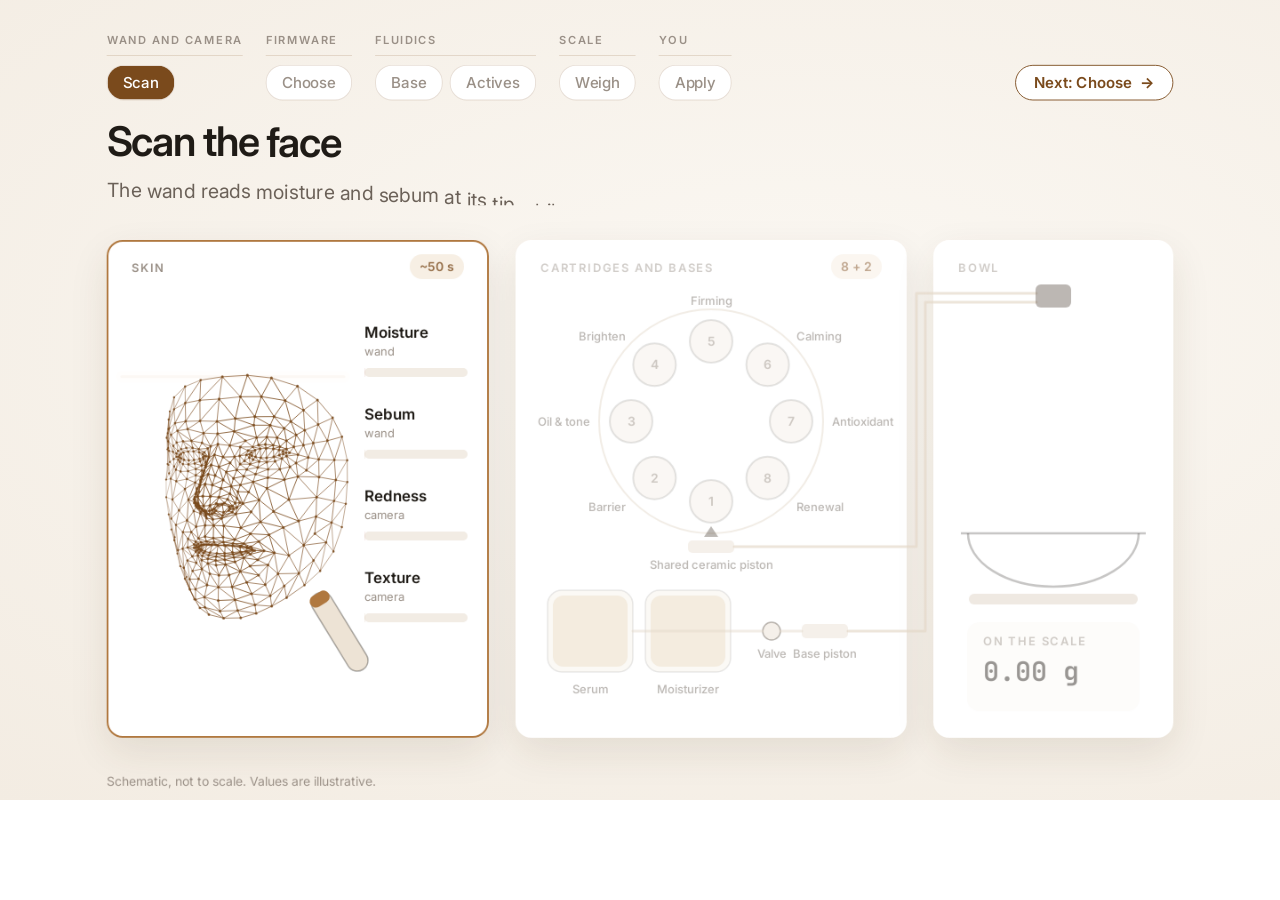
==== commit 2681b16a: "Draw the Nura face from the canonical face mesh The vision and session walkthroughs now use the pipe" ====
--- a/explainers/nura/index.html
+++ b/explainers/nura/index.html
@@ -283,95 +283,94 @@
 function checkMark(x, y, r, a, col = K.ok) { if (a <= 0.003) return; dot(x, y, r, col, a); poly([[x - r * 0.42, y + r * 0.02], [x - r * 0.1, y + r * 0.34], [x + r * 0.45, y - r * 0.3]], '#fff', r * 0.24, a); }
 function footnote(s) { txt(s, 120, 884, '400 14px Inter', K.ink3, 1); }
 
-/* =================== NURA: a head drawn as a 3D scan (contour lines and stipple) =================== */
+// Canonical face mesh from MediaPipe (Apache License 2.0): 468 vertices, their UV layout, 898 triangles
+const MESH = {"v":[0.0,-3.406,5.98,0.0,-1.127,7.476,0.0,-2.089,6.058,-0.464,0.955,6.634,0.0,-0.463,7.587,0.0,0.366,7.243,0.0,2.473,5.789,-4.253,2.578,3.28,0.0,4.019,5.285,0.0,4.886,5.385,0.0,8.262,4.482,0.0,-3.707,5.865,0.0,-3.918,5.569,0.0,-3.994,5.219,0.0,-4.542,5.405,0.0,-4.746,5.529,0.0,-5.02,5.601,0.0,-5.365,5.535,0.0,-6.15,5.071,0.0,-1.501,7.112,-0.416,-1.466,6.448,-7.088,5.435,0.1,-2.629,2.036,3.848,-3.198,1.986,3.797,-3.775,2.039,3.646,-4.466,2.423,3.155,-2.164,2.19,3.852,-3.208,3.224,4.116,-2.674,3.205,4.092,-3.745,3.165,3.972,-4.161,3.059,3.72,-5.062,1.934,2.776,-2.267,-7.426,4.39,-4.446,2.664,3.173,-7.215,2.263,0.073,-5.8,2.35,2.204,-2.845,-0.721,4.433,-0.711,-3.329,5.877,-0.606,-3.925,5.445,-1.432,-3.501,5.496,-1.915,-3.803,5.029,-1.131,-3.974,5.19,-1.564,-4.083,4.842,-2.65,-5.004,4.188,-0.427,-1.094,7.361,-0.496,-0.476,7.44,-5.253,3.882,3.363,-1.719,0.975,4.558,-1.609,-0.943,5.814,-1.651,-0.611,5.581,-4.766,-0.702,3.535,-0.478,0.296,7.101,-3.735,4.508,4.55,-4.589,4.302,4.048,-6.279,6.615,1.426,-1.221,4.142,5.106,-2.193,3.1,4.001,-3.103,-4.353,4.096,-6.72,-4.789,-1.745,-1.194,-1.307,5.738,-0.73,-1.594,5.833,-2.456,-4.343,4.284,-2.205,-4.305,4.162,-4.986,4.802,3.752,-1.592,-1.258,5.457,-2.645,4.525,4.922,-2.76,5.101,5.016,-3.524,8.006,3.729,-5.6,5.715,2.724,-3.064,6.566,4.53,-5.721,4.255,2.831,-6.374,4.786,1.592,-0.673,-3.688,5.738,-1.263,-3.788,5.418,-1.733,-3.953,5.001,-1.044,-1.465,5.662,-2.321,-4.329,4.258,-2.057,-4.478,4.521,-2.153,-4.276,4.038,-0.947,-1.035,6.512,-1.469,-4.036,4.605,-1.024,-3.99,4.927,-0.533,-3.993,5.138,-0.77,-6.095,4.986,-0.7,-5.292,5.448,-0.67,-4.95,5.51,-0.631,-4.695,5.449,-0.583,-4.518,5.34,-1.537,-4.423,4.745,-1.616,-4.476,4.814,-1.729,-4.619,4.854,-1.839,-4.829,4.824,-2.368,-3.106,4.868,-7.542,-1.049,-2.431,0.0,-1.724,6.601,-1.827,-4.4,4.399,-1.93,-4.412,4.497,-0.597,-2.014,5.866,-1.406,-1.714,5.241,-0.662,-1.819,5.864,-2.342,0.572,4.294,-3.327,0.105,4.114,-1.726,-0.919,5.273,-5.133,7.486,2.66,-4.539,6.32,3.683,-3.987,5.109,4.466,-2.17,-5.44,4.456,-1.396,5.012,5.316,-1.619,6.599,4.921,-1.891,8.236,4.275,-4.196,2.235,3.375,-5.733,1.412,2.432,-1.86,2.356,3.843,-4.989,3.075,3.084,-1.303,1.416,4.831,-1.306,-0.673,6.416,-6.465,0.937,1.69,-5.259,0.946,2.974,-4.432,0.722,3.523,-3.301,0.862,3.873,-2.43,1.131,4.039,-1.821,1.468,4.224,-0.563,2.308,5.567,-6.338,-0.529,1.881,-5.588,3.208,2.688,-0.243,-1.463,7.071,-1.611,0.339,4.895,-7.743,2.365,-2.005,-1.391,1.851,4.449,-1.786,-0.978,4.85,-4.671,2.664,3.084,-1.334,-0.284,6.097,-7.271,-2.891,-2.252,-1.856,2.585,3.758,-0.923,0.073,6.672,-5.001,-6.135,1.893,-5.085,-7.179,0.715,-7.159,-0.812,-0.072,-5.843,-5.248,0.924,-6.847,3.663,0.725,-2.413,-8.259,4.119,-0.18,-1.69,6.573,-2.104,-0.164,4.566,-6.408,2.236,1.561,-3.67,2.36,3.635,-3.177,2.294,3.776,-2.196,-4.598,4.48,-6.235,-1.944,1.664,-1.293,-9.296,4.094,-3.211,-8.533,2.802,-4.069,-7.993,1.925,0.0,6.545,5.027,0.0,-9.403,4.264,-2.724,2.316,3.777,-2.288,2.399,3.698,-1.998,2.497,3.689,-6.13,3.399,2.039,-2.288,2.887,3.775,-2.724,2.962,3.872,-3.177,2.964,3.877,-3.67,2.928,3.724,-4.018,2.857,3.483,-7.556,4.107,-0.992,-4.018,2.484,3.441,0.0,-2.522,5.932,-1.776,-2.684,5.213,-1.222,-1.182,5.952,-0.731,-2.537,5.815,0.0,3.271,5.236,-4.135,-6.997,2.672,-3.312,-7.661,3.383,-1.314,-8.64,4.702,-5.941,-6.224,-0.631,-1.998,2.744,3.744,-0.901,1.237,5.754,0.0,-8.765,4.891,-2.309,-8.974,3.609,-6.954,-2.44,-0.131,-1.099,-4.459,5.121,-1.181,-4.58,5.19,-1.256,-4.788,5.237,-1.325,-5.107,5.205,-1.546,-5.819,4.758,-1.954,-4.184,4.432,-2.118,-4.137,4.555,-2.285,-4.051,4.582,-2.85,-3.666,4.485,-5.279,-2.239,2.861,-0.947,1.908,5.197,-1.314,3.105,4.231,-1.78,2.86,3.882,-1.845,-4.099,4.247,-5.436,-4.03,2.11,-0.766,3.182,4.861,-1.939,-6.614,4.521,0.0,1.059,6.775,-0.517,1.584,6.148,0.0,1.728,6.317,-1.247,0.23,5.681,0.0,-7.942,5.181,0.0,-6.991,5.153,-0.998,-6.931,4.98,-3.289,-5.383,3.796,-2.312,-1.566,4.59,-2.68,-6.112,4.096,-3.833,-1.537,4.138,-2.962,-2.274,4.441,-4.387,-2.683,3.644,-1.217,-7.834,4.969,-1.542,-0.137,5.201,-3.878,-6.042,3.311,-3.084,-6.81,3.814,-3.747,-4.504,3.726,-6.094,-3.206,1.473,-4.589,-4.729,2.983,-6.583,-3.941,0.07,-3.493,-3.196,4.13,-1.256,0.802,5.308,-1.126,-0.934,6.539,-1.443,-1.143,5.905,-0.923,-0.529,7.003,-1.755,3.529,4.328,-2.633,3.714,4.365,-3.388,3.722,4.309,-4.076,3.675,4.076,-4.623,3.475,3.646,-5.172,2.536,2.671,-7.297,0.763,-0.049,-4.707,1.651,3.11,-4.072,1.477,3.477,-3.27,1.471,3.732,-2.528,1.617,3.865,-1.971,1.859,3.962,-1.58,2.098,4.085,-7.664,0.673,-2.436,-1.397,-1.34,5.63,-0.885,0.659,6.233,-0.767,-0.968,7.078,-0.46,-1.334,6.787,-0.749,-1.068,6.798,-1.236,-1.586,5.48,-0.387,-1.41,6.958,-0.32,-1.608,6.509,-1.64,2.556,3.864,-1.256,2.467,4.204,-1.031,2.383,4.616,-4.253,2.772,3.315,-4.53,2.91,3.34,0.464,0.955,6.634,4.253,2.578,3.28,0.416,-1.466,6.448,7.088,5.435,0.1,2.629,2.036,3.848,3.198,1.986,3.797,3.775,2.039,3.646,4.466,2.423,3.155,2.164,2.19,3.852,3.208,3.224,4.116,2.674,3.205,4.092,3.745,3.165,3.972,4.161,3.059,3.72,5.062,1.934,2.776,2.267,-7.426,4.39,4.446,2.664,3.173,7.215,2.263,0.073,5.8,2.35,2.204,2.845,-0.721,4.433,0.711,-3.329,5.877,0.606,-3.925,5.445,1.432,-3.501,5.496,1.915,-3.803,5.029,1.131,-3.974,5.19,1.564,-4.083,4.842,2.65,-5.004,4.188,0.427,-1.094,7.361,0.496,-0.476,7.44,5.253,3.882,3.363,1.719,0.975,4.558,1.609,-0.943,5.814,1.651,-0.611,5.581,4.766,-0.702,3.535,0.478,0.296,7.101,3.735,4.508,4.55,4.589,4.302,4.048,6.279,6.615,1.426,1.221,4.142,5.106,2.193,3.1,4.001,3.103,-4.353,4.096,6.72,-4.789,-1.745,1.194,-1.307,5.738,0.73,-1.594,5.833,2.456,-4.343,4.284,2.205,-4.305,4.162,4.986,4.802,3.752,1.592,-1.258,5.457,2.645,4.525,4.922,2.76,5.101,5.016,3.524,8.006,3.729,5.6,5.715,2.724,3.064,6.566,4.53,5.721,4.255,2.831,6.374,4.786,1.592,0.673,-3.688,5.738,1.263,-3.788,5.418,1.733,-3.953,5.001,1.044,-1.465,5.662,2.321,-4.329,4.258,2.057,-4.478,4.521,2.153,-4.276,4.038,0.947,-1.035,6.512,1.469,-4.036,4.605,1.024,-3.99,4.927,0.533,-3.993,5.138,0.77,-6.095,4.986,0.7,-5.292,5.448,0.67,-4.95,5.51,0.631,-4.695,5.449,0.583,-4.518,5.34,1.537,-4.423,4.745,1.616,-4.476,4.814,1.729,-4.619,4.854,1.839,-4.829,4.824,2.368,-3.106,4.868,7.542,-1.049,-2.431,1.827,-4.4,4.399,1.93,-4.412,4.497,0.597,-2.014,5.866,1.406,-1.714,5.241,0.662,-1.819,5.864,2.342,0.572,4.294,3.327,0.105,4.114,1.726,-0.919,5.273,5.133,7.486,2.66,4.539,6.32,3.683,3.987,5.109,4.466,2.17,-5.44,4.456,1.396,5.012,5.316,1.619,6.599,4.921,1.891,8.236,4.275,4.196,2.235,3.375,5.733,1.412,2.432,1.86,2.356,3.843,4.989,3.075,3.084,1.303,1.416,4.831,1.306,-0.673,6.416,6.465,0.937,1.69,5.259,0.946,2.974,4.432,0.722,3.523,3.301,0.862,3.873,2.43,1.131,4.039,1.821,1.468,4.224,0.563,2.308,5.567,6.338,-0.529,1.881,5.588,3.208,2.688,0.243,-1.463,7.071,1.611,0.339,4.895,7.743,2.365,-2.005,1.391,1.851,4.449,1.786,-0.978,4.85,4.671,2.664,3.084,1.334,-0.284,6.097,7.271,-2.891,-2.252,1.856,2.585,3.758,0.923,0.073,6.672,5.001,-6.135,1.893,5.085,-7.179,0.715,7.159,-0.812,-0.072,5.843,-5.248,0.924,6.847,3.663,0.725,2.413,-8.259,4.119,0.18,-1.69,6.573,2.104,-0.164,4.566,6.408,2.236,1.561,3.67,2.36,3.635,3.177,2.294,3.776,2.196,-4.598,4.48,6.235,-1.944,1.664,1.293,-9.296,4.094,3.211,-8.533,2.802,4.069,-7.993,1.925,2.724,2.316,3.777,2.288,2.399,3.698,1.998,2.497,3.689,6.13,3.399,2.039,2.288,2.887,3.775,2.724,2.962,3.872,3.177,2.964,3.877,3.67,2.928,3.724,4.018,2.857,3.483,7.556,4.107,-0.992,4.018,2.484,3.441,1.776,-2.684,5.213,1.222,-1.182,5.952,0.731,-2.537,5.815,4.135,-6.997,2.672,3.312,-7.661,3.383,1.314,-8.64,4.702,5.941,-6.224,-0.631,1.998,2.744,3.744,0.901,1.237,5.754,2.309,-8.974,3.609,6.954,-2.44,-0.131,1.099,-4.459,5.121,1.181,-4.58,5.19,1.256,-4.788,5.237,1.325,-5.107,5.205,1.546,-5.819,4.758,1.954,-4.184,4.432,2.118,-4.137,4.555,2.285,-4.051,4.582,2.85,-3.666,4.485,5.279,-2.239,2.861,0.947,1.908,5.197,1.314,3.105,4.231,1.78,2.86,3.882,1.845,-4.099,4.247,5.436,-4.03,2.11,0.766,3.182,4.861,1.939,-6.614,4.521,0.517,1.584,6.148,1.247,0.23,5.681,0.998,-6.931,4.98,3.289,-5.383,3.796,2.312,-1.566,4.59,2.68,-6.112,4.096,3.833,-1.537,4.138,2.962,-2.274,4.441,4.387,-2.683,3.644,1.217,-7.834,4.969,1.542,-0.137,5.201,3.878,-6.042,3.311,3.084,-6.81,3.814,3.747,-4.504,3.726,6.094,-3.206,1.473,4.589,-4.729,2.983,6.583,-3.941,0.07,3.493,-3.196,4.13,1.256,0.802,5.308,1.126,-0.934,6.539,1.443,-1.143,5.905,0.923,-0.529,7.003,1.755,3.529,4.328,2.633,3.714,4.365,3.388,3.722,4.309,4.076,3.675,4.076,4.623,3.475,3.646,5.172,2.536,2.671,7.297,0.763,-0.049,4.707,1.651,3.11,4.072,1.477,3.477,3.27,1.471,3.732,2.528,1.617,3.865,1.971,1.859,3.962,1.58,2.098,4.085,7.664,0.673,-2.436,1.397,-1.34,5.63,0.885,0.659,6.233,0.767,-0.968,7.078,0.46,-1.334,6.787,0.749,-1.068,6.798,1.236,-1.586,5.48,0.387,-1.41,6.958,0.32,-1.608,6.509,1.64,2.556,3.864,1.256,2.467,4.204,1.031,2.383,4.616,4.253,2.772,3.315,4.53,2.91,3.34],"t":[0.5,0.3475,0.5,0.4525,0.5,0.3976,0.4821,0.528,0.5002,0.4728,0.4999,0.5017,0.4995,0.5989,0.2897,0.6192,0.5,0.6876,0.5,0.7301,0.5,0.893,0.5,0.3338,0.5,0.3208,0.5,0.3077,0.5,0.3047,0.5,0.2941,0.5,0.2806,0.5,0.263,0.5,0.2186,0.4998,0.437,0.4738,0.4261,0.1049,0.7459,0.3659,0.5904,0.3388,0.587,0.3111,0.5905,0.2747,0.6109,0.3934,0.5963,0.3452,0.656,0.3701,0.6539,0.3193,0.6527,0.2979,0.6464,0.2478,0.5892,0.3969,0.1572,0.2801,0.6244,0.1063,0.6,0.2099,0.6086,0.3558,0.4656,0.4718,0.3496,0.4742,0.3198,0.4398,0.3428,0.4146,0.3335,0.4504,0.3191,0.4288,0.3173,0.375,0.2722,0.4867,0.4524,0.4853,0.4726,0.2578,0.6855,0.4012,0.5448,0.4298,0.4514,0.4214,0.4663,0.2769,0.4679,0.4834,0.5004,0.3372,0.7171,0.2964,0.7068,0.1693,0.8062,0.4476,0.6974,0.3924,0.6461,0.3545,0.3032,0.0673,0.2699,0.4427,0.4272,0.4571,0.4152,0.382,0.3053,0.3924,0.3058,0.2771,0.7281,0.4226,0.4368,0.3859,0.7186,0.3831,0.7442,0.3314,0.8803,0.2299,0.768,0.3645,0.8109,0.2296,0.7005,0.1733,0.7213,0.4729,0.3338,0.4468,0.3315,0.4228,0.3261,0.4453,0.4199,0.3881,0.306,0.403,0.2935,0.4036,0.306,0.46,0.4429,0.4312,0.3076,0.4522,0.3076,0.4754,0.3076,0.4658,0.2208,0.4723,0.2638,0.4731,0.2821,0.4731,0.2954,0.473,0.3047,0.4279,0.3047,0.4265,0.2965,0.4232,0.2882,0.4183,0.2799,0.3901,0.3604,0.014,0.44,0.4999,0.4199,0.4132,0.3046,0.4096,0.2982,0.4681,0.3985,0.4227,0.414,0.4631,0.4062,0.3721,0.5266,0.3346,0.5039,0.4117,0.453,0.2422,0.8523,0.2908,0.7986,0.3273,0.7435,0.3995,0.2511,0.4417,0.7383,0.4298,0.8122,0.4122,0.8911,0.289,0.601,0.2189,0.5646,0.4128,0.601,0.2571,0.6446,0.4277,0.562,0.4483,0.4631,0.1786,0.5424,0.2473,0.5428,0.2863,0.5323,0.3328,0.5393,0.3688,0.5528,0.399,0.5673,0.4764,0.5942,0.1892,0.4761,0.229,0.651,0.4907,0.4376,0.4047,0.5149,0.0195,0.5984,0.4262,0.5796,0.397,0.4512,0.2665,0.623,0.4391,0.481,0.0323,0.3556,0.4191,0.6128,0.4628,0.4943,0.239,0.2203,0.1982,0.1681,0.1076,0.4592,0.1836,0.2597,0.1344,0.6663,0.3858,0.1168,0.491,0.4206,0.3824,0.4914,0.1744,0.6023,0.3188,0.6038,0.3434,0.5994,0.3961,0.2898,0.1879,0.4115,0.431,0.0559,0.319,0.1017,0.2662,0.1303,0.5,0.8094,0.5,0.0455,0.3662,0.6012,0.3932,0.6045,0.4104,0.6089,0.195,0.6579,0.3887,0.6377,0.366,0.644,0.3434,0.6446,0.3188,0.6417,0.3014,0.6368,0.0581,0.6809,0.3014,0.6126,0.5,0.3816,0.4158,0.3758,0.4457,0.4339,0.4658,0.3794,0.4999,0.6485,0.2887,0.1801,0.3353,0.1472,0.4405,0.0976,0.1283,0.2081,0.4088,0.6261,0.4556,0.5482,0.4999,0.091,0.3754,0.0758,0.1142,0.385,0.4487,0.3047,0.448,0.2954,0.4471,0.2842,0.4448,0.2692,0.43,0.2332,0.4068,0.3143,0.4007,0.3189,0.3924,0.3223,0.3679,0.3361,0.2479,0.3987,0.4528,0.5792,0.4364,0.6401,0.4162,0.6313,0.4134,0.3076,0.228,0.3164,0.4683,0.6473,0.4114,0.1957,0.5,0.5302,0.4792,0.5573,0.5,0.5604,0.4321,0.5064,0.4999,0.1331,0.4999,0.1783,0.4565,0.1808,0.3445,0.2546,0.3789,0.426,0.3743,0.2198,0.3197,0.4293,0.3572,0.3957,0.2953,0.3784,0.4477,0.1375,0.411,0.4913,0.314,0.2247,0.3541,0.1874,0.3245,0.296,0.1891,0.3537,0.2798,0.2853,0.1338,0.3173,0.3368,0.3553,0.4299,0.5335,0.4555,0.4514,0.4371,0.4411,0.4673,0.4701,0.4147,0.6648,0.377,0.6772,0.3441,0.6798,0.3129,0.6777,0.2835,0.6668,0.2412,0.6172,0.103,0.5312,0.2676,0.5754,0.2979,0.5668,0.3334,0.5661,0.3664,0.5739,0.396,0.5833,0.4201,0.5898,0.0076,0.5192,0.4329,0.4305,0.4586,0.5209,0.4735,0.4543,0.4761,0.4362,0.4685,0.4449,0.434,0.4176,0.4835,0.437,0.4825,0.4222,0.4264,0.6102,0.439,0.6035,0.4501,0.5996,0.2897,0.6317,0.2767,0.6366,0.5179,0.5281,0.7103,0.6192,0.5262,0.4261,0.8951,0.7459,0.6341,0.5904,0.6612,0.587,0.6889,0.5905,0.7253,0.6109,0.6066,0.5963,0.6548,0.656,0.6299,0.6539,0.6807,0.6527,0.7021,0.6464,0.7522,0.5892,0.6029,0.1571,0.7199,0.6244,0.8937,0.6,0.7901,0.6086,0.644,0.4655,0.5282,0.3496,0.5259,0.3198,0.5602,0.3428,0.5854,0.3335,0.5496,0.3191,0.5712,0.3173,0.6249,0.2719,0.5131,0.4527,0.5151,0.4727,0.7422,0.6855,0.5986,0.545,0.5703,0.4514,0.5786,0.4664,0.7231,0.4679,0.5164,0.5004,0.6628,0.7171,0.7036,0.7067,0.8307,0.8062,0.5524,0.6974,0.6076,0.6461,0.6454,0.3033,0.9327,0.2699,0.5573,0.4272,0.5429,0.4152,0.618,0.3053,0.6076,0.3058,0.7229,0.728,0.5774,0.4368,0.6141,0.7186,0.6169,0.7441,0.6685,0.8801,0.7701,0.768,0.6355,0.8108,0.7704,0.7004,0.8267,0.7212,0.5271,0.3338,0.5532,0.3315,0.5772,0.3261,0.5547,0.4199,0.6119,0.306,0.597,0.2935,0.5964,0.306,0.54,0.4429,0.5688,0.3076,0.5478,0.3076,0.5246,0.3076,0.5341,0.2209,0.5277,0.2638,0.5269,0.2821,0.5269,0.2954,0.527,0.3047,0.5721,0.3047,0.5735,0.2965,0.5768,0.2882,0.5817,0.2799,0.6099,0.3601,0.986,0.44,0.5868,0.3046,0.5904,0.2982,0.5319,0.3985,0.5773,0.4141,0.5369,0.4062,0.6275,0.5266,0.6656,0.504,0.5884,0.4531,0.7578,0.8523,0.7093,0.7985,0.6727,0.7434,0.6004,0.251,0.5583,0.7383,0.5703,0.8121,0.5882,0.891,0.711,0.601,0.7811,0.5646,0.5872,0.6011,0.7429,0.6446,0.5722,0.5623,0.5519,0.4634,0.8214,0.5424,0.7527,0.5428,0.7138,0.5324,0.6671,0.5393,0.6311,0.5528,0.6009,0.5675,0.5235,0.5944,0.8107,0.4761,0.771,0.651,0.5091,0.4373,0.5953,0.515,0.9805,0.5984,0.5735,0.58,0.603,0.4513,0.7335,0.623,0.5606,0.481,0.9677,0.3556,0.581,0.6128,0.5377,0.4946,0.761,0.2202,0.8018,0.1681,0.8924,0.4592,0.8164,0.2597,0.8656,0.6663,0.6141,0.1168,0.509,0.4206,0.6179,0.4917,0.8256,0.6023,0.6812,0.6038,0.6566,0.5994,0.6039,0.2898,0.8121,0.4115,0.568,0.0554,0.681,0.1017,0.7338,0.1303,0.6338,0.6012,0.6068,0.6045,0.5897,0.6089,0.805,0.6579,0.6113,0.6377,0.634,0.644,0.6566,0.6446,0.6812,0.6417,0.6986,0.6368,0.9419,0.6809,0.6986,0.6126,0.5842,0.3759,0.5543,0.4339,0.5342,0.3794,0.7112,0.18,0.6646,0.1471,0.5591,0.0974,0.8717,0.2081,0.5912,0.6261,0.5443,0.5484,0.6246,0.0758,0.8858,0.385,0.5513,0.3047,0.552,0.2954,0.5529,0.2842,0.5552,0.2692,0.5699,0.233,0.5932,0.3143,0.5993,0.3189,0.6076,0.3223,0.6319,0.3365,0.752,0.3987,0.5472,0.5796,0.5635,0.6402,0.5838,0.6313,0.5866,0.3076,0.7719,0.3164,0.5316,0.6475,0.5884,0.1956,0.5208,0.5574,0.568,0.5065,0.5433,0.1807,0.6553,0.2545,0.621,0.426,0.6256,0.2197,0.6802,0.4293,0.6428,0.3957,0.7047,0.3785,0.552,0.1374,0.5891,0.4914,0.6859,0.2246,0.6457,0.1874,0.6753,0.296,0.8109,0.3537,0.7201,0.2853,0.8662,0.3173,0.6632,0.3554,0.5701,0.5337,0.5446,0.4516,0.5628,0.4412,0.532,0.4699,0.5853,0.6648,0.623,0.6772,0.6559,0.6798,0.6871,0.6777,0.7165,0.6668,0.7588,0.6172,0.897,0.5312,0.7324,0.5755,0.7021,0.5668,0.6665,0.5661,0.6335,0.5739,0.6039,0.5834,0.5797,0.5901,0.9924,0.5192,0.5672,0.4306,0.5414,0.5211,0.5266,0.4539,0.5239,0.4362,0.5315,0.4449,0.566,0.4177,0.5163,0.4369,0.5175,0.4221,0.5736,0.6102,0.5607,0.6047,0.5498,0.6002,0.7103,0.6317,0.7233,0.6366],"f":[173,155,133,246,33,7,382,398,362,263,466,249,308,415,324,78,95,191,356,389,264,127,34,162,368,264,389,139,162,34,267,0,302,37,72,0,11,302,0,11,0,72,349,451,350,120,121,231,452,350,451,232,231,121,267,302,269,37,39,72,303,269,302,73,72,39,357,343,350,128,121,114,277,350,343,47,114,121,350,452,357,121,128,232,453,357,452,233,232,128,299,333,297,69,67,104,332,297,333,103,104,67,175,152,396,175,171,152,377,396,152,148,152,171,381,384,382,154,155,157,398,382,384,173,157,155,280,347,330,50,101,118,348,330,347,119,118,101,269,303,270,39,40,73,304,270,303,74,73,40,9,336,151,9,151,107,337,151,336,108,107,151,344,278,360,115,131,48,279,360,278,49,48,131,262,431,418,32,194,211,424,418,431,204,211,194,304,408,270,74,40,184,409,270,408,185,184,40,272,310,407,42,183,80,415,407,310,191,80,183,322,270,410,92,186,40,409,410,270,185,40,186,347,449,348,118,119,229,450,348,449,230,229,119,434,432,430,214,210,212,422,430,432,202,212,210,313,314,18,83,18,84,17,18,314,17,84,18,307,375,306,77,76,146,291,306,375,61,146,76,259,387,260,29,30,160,388,260,387,161,160,30,286,414,384,56,157,190,398,384,414,173,190,157,418,424,406,194,182,204,335,406,424,106,204,182,367,416,364,138,135,192,434,364,416,214,192,135,391,423,327,165,98,203,358,327,423,129,203,98,298,301,284,68,54,71,251,284,301,21,71,54,4,275,5,4,5,45,281,5,275,51,45,5,254,373,253,24,23,144,374,253,373,145,144,23,320,321,307,90,77,91,375,307,321,146,91,77,280,425,411,50,187,205,427,411,425,207,205,187,421,313,200,201,200,83,18,200,313,18,83,200,335,321,406,106,182,91,405,406,321,181,91,182,405,321,404,181,180,91,320,404,321,90,91,180,17,314,16,17,16,84,315,16,314,85,84,16,425,266,426,205,206,36,423,426,266,203,36,206,369,396,400,140,176,171,377,400,396,148,171,176,391,269,322,165,92,39,270,322,269,40,39,92,417,465,413,193,189,245,464,413,465,244,245,189,257,258,386,27,159,28,385,386,258,158,28,159,260,388,467,30,247,161,466,467,388,246,161,247,248,456,419,3,196,236,399,419,456,174,236,196,333,298,332,104,103,68,284,332,298,54,68,103,285,8,417,55,193,8,168,417,8,168,8,193,340,261,346,111,117,31,448,346,261,228,31,117,285,417,441,55,221,193,413,441,417,189,193,221,327,460,326,98,97,240,328,326,460,99,240,97,277,355,329,47,100,126,371,329,355,142,126,100,309,392,438,79,218,166,439,438,392,219,166,218,381,382,256,154,26,155,341,256,382,112,155,26,360,279,420,131,198,49,429,420,279,209,49,198,365,364,379,136,150,135,394,379,364,169,135,150,355,277,437,126,217,47,343,437,277,114,47,217,443,444,282,223,52,224,283,282,444,53,224,52,281,275,363,51,134,45,440,363,275,220,45,134,431,262,395,211,170,32,369,395,262,140,32,170,337,299,338,108,109,69,297,338,299,67,69,109,335,273,321,106,91,43,375,321,273,146,43,91,348,450,349,119,120,230,451,349,450,231,230,120,467,359,342,247,113,130,446,342,359,226,130,113,282,283,334,52,105,53,293,334,283,63,53,105,250,458,462,20,242,238,461,462,458,241,238,242,276,353,300,46,70,124,383,300,353,156,124,70,325,292,324,96,95,62,308,324,292,78,62,95,283,276,293,53,63,46,300,293,276,70,46,63,447,264,345,227,116,34,372,345,264,143,34,116,352,345,346,123,117,116,340,346,345,111,116,117,1,19,274,1,44,19,354,274,19,125,19,44,248,281,456,3,236,51,363,456,281,134,51,236,425,426,427,205,207,206,436,427,426,216,206,207,380,381,252,153,22,154,256,252,381,26,154,22,391,393,269,165,39,167,267,269,393,37,167,39,199,428,200,199,200,208,421,200,428,201,208,200,330,329,266,101,36,100,371,266,329,142,100,36,422,432,273,202,43,212,287,273,432,57,212,43,290,250,328,60,99,20,462,328,250,242,20,99,258,286,385,28,158,56,384,385,286,157,56,158,342,446,353,113,124,226,265,353,446,35,226,124,257,386,259,27,29,159,387,259,386,160,159,29,430,422,431,210,211,202,424,431,422,204,202,211,445,342,276,225,46,113,353,276,342,124,113,46,424,422,335,204,106,202,273,335,422,43,202,106,306,292,307,76,77,62,325,307,292,96,62,77,366,447,352,137,123,227,345,352,447,116,227,123,302,268,303,72,73,38,271,303,268,41,38,73,371,358,266,142,36,129,423,266,358,203,129,36,327,294,460,98,240,64,455,460,294,235,64,240,294,331,278,64,48,102,279,278,331,49,102,48,303,271,304,73,74,41,272,304,271,42,41,74,427,436,434,207,214,216,432,434,436,212,216,214,304,272,408,74,184,42,407,408,272,183,42,184,394,430,395,169,170,210,431,395,430,211,210,170,395,369,378,170,149,140,400,378,369,176,140,149,296,334,299,66,69,105,333,299,334,104,105,69,417,168,351,193,122,168,6,351,168,6,168,122,280,411,352,50,123,187,376,352,411,147,187,123,319,320,325,89,96,90,307,325,320,77,90,96,285,295,336,55,107,65,296,336,295,66,65,107,404,320,403,180,179,90,319,403,320,89,90,179,330,348,329,101,100,119,349,329,348,120,119,100,334,293,333,105,104,63,298,333,293,68,63,104,323,454,366,93,137,234,447,366,454,227,234,137,16,315,15,16,15,85,316,15,315,86,85,15,429,279,358,209,129,49,331,358,279,102,49,129,15,316,14,15,14,86,317,14,316,87,86,14,8,285,9,8,9,55,336,9,285,107,55,9,329,349,277,100,47,120,350,277,349,121,120,47,252,253,380,22,153,23,374,380,253,145,23,153,402,403,318,178,88,179,319,318,403,89,179,88,351,6,419,122,196,6,197,419,6,197,6,196,324,318,325,95,96,88,319,325,318,89,88,96,397,367,365,172,136,138,364,365,367,135,138,136,288,435,397,58,172,215,367,397,435,138,215,172,438,439,344,218,115,219,278,344,439,48,219,115,271,311,272,41,42,81,310,272,311,80,81,42,5,281,195,5,195,51,248,195,281,3,51,195,273,287,375,43,146,57,291,375,287,61,57,146,396,428,175,171,175,208,199,175,428,199,208,175,268,312,271,38,41,82,311,271,312,81,82,41,444,445,283,224,53,225,276,283,445,46,225,53,254,339,373,24,144,110,390,373,339,163,110,144,295,282,296,65,66,52,334,296,282,105,52,66,346,448,347,117,118,228,449,347,448,229,228,118,454,356,447,234,227,127,264,447,356,34,127,227,336,296,337,107,108,66,299,337,296,69,66,108,151,337,10,151,10,108,338,10,337,109,108,10,278,439,294,48,64,219,455,294,439,235,219,64,407,415,292,183,62,191,308,292,415,78,191,62,358,371,429,129,209,142,355,429,371,126,142,209,345,372,340,116,111,143,265,340,372,35,143,111,388,390,466,161,246,163,249,466,390,7,163,246,352,346,280,123,50,117,347,280,346,118,117,50,295,442,282,65,52,222,443,282,442,223,222,52,19,94,354,19,125,94,370,354,94,141,94,125,295,285,442,65,222,55,441,442,285,221,55,222,419,197,248,196,3,197,195,248,197,195,197,3,359,263,255,130,25,33,249,255,263,7,33,25,275,274,440,45,220,44,457,440,274,237,44,220,300,383,301,70,71,156,368,301,383,139,156,71,417,351,465,193,245,122,412,465,351,188,122,245,466,263,467,246,247,33,359,467,263,130,33,247,389,251,368,162,139,21,301,368,251,71,21,139,374,386,380,145,153,159,385,380,386,158,159,153,379,394,378,150,149,169,395,378,394,170,169,149,351,419,412,122,188,196,399,412,419,174,196,188,426,322,436,206,216,92,410,436,322,186,92,216,387,373,388,160,161,144,390,388,373,163,144,161,393,326,164,167,164,97,2,164,326,2,97,164,354,370,461,125,241,141,462,461,370,242,141,241,0,267,164,0,164,37,393,164,267,167,37,164,11,12,302,11,72,12,268,302,12,38,12,72,386,374,387,159,160,145,373,387,374,144,145,160,12,13,268,12,38,13,312,268,13,82,13,38,293,300,298,63,68,70,301,298,300,71,70,68,340,265,261,111,31,35,446,261,265,226,35,31,380,385,381,153,154,158,384,381,385,157,158,154,280,330,425,50,205,101,266,425,330,36,101,205,423,391,426,203,206,165,322,426,391,92,165,206,429,355,420,209,198,126,437,420,355,217,126,198,391,327,393,165,167,98,326,393,327,97,98,167,457,438,440,237,220,218,344,440,438,115,218,220,382,362,341,155,112,133,463,341,362,243,133,112,457,461,459,237,239,241,458,459,461,238,241,239,434,430,364,214,135,210,394,364,430,169,210,135,414,463,398,190,173,243,362,398,463,133,243,173,262,428,369,32,140,208,396,369,428,171,208,140,457,274,461,237,241,44,354,461,274,125,44,241,316,403,317,86,87,179,402,317,403,178,179,87,315,404,316,85,86,180,403,316,404,179,180,86,314,405,315,84,85,181,404,315,405,180,181,85,313,406,314,83,84,182,405,314,406,181,182,84,418,406,421,194,201,182,313,421,406,83,182,201,366,401,323,137,93,177,361,323,401,132,177,93,408,407,306,184,76,183,292,306,407,62,183,76,408,306,409,184,185,76,291,409,306,61,76,185,410,409,287,186,57,185,291,287,409,61,185,57,436,410,432,216,212,186,287,432,410,57,186,212,434,416,427,214,207,192,411,427,416,187,192,207,264,368,372,34,143,139,383,372,368,156,139,143,457,459,438,237,218,239,309,438,459,79,239,218,352,376,366,123,137,147,401,366,376,177,147,137,4,1,275,4,45,1,274,275,1,44,1,45,428,262,421,208,201,32,418,421,262,194,32,201,327,358,294,98,64,129,331,294,358,102,129,64,367,435,416,138,192,215,433,416,435,213,215,192,455,439,289,235,59,219,392,289,439,166,219,59,328,462,326,99,97,242,370,326,462,141,242,97,326,370,2,97,2,141,94,2,370,94,141,2,460,455,305,240,75,235,289,305,455,59,235,75,448,339,449,228,229,110,254,449,339,24,110,229,261,446,255,31,25,226,359,255,446,130,226,25,449,254,450,229,230,24,253,450,254,23,24,230,450,253,451,230,231,23,252,451,253,22,23,231,451,252,452,231,232,22,256,452,252,26,22,232,256,341,452,26,232,112,453,452,341,233,112,232,413,464,414,189,190,244,463,414,464,243,244,190,441,413,286,221,56,189,414,286,413,190,189,56,441,286,442,221,222,56,258,442,286,28,56,222,442,258,443,222,223,28,257,443,258,27,28,223,444,443,259,224,29,223,257,259,443,27,223,29,259,260,444,29,224,30,445,444,260,225,30,224,260,467,445,30,225,247,342,445,467,113,247,225,250,309,458,20,238,79,459,458,309,239,79,238,290,305,392,60,166,75,289,392,305,59,75,166,460,305,328,240,99,75,290,328,305,60,75,99,376,433,401,147,177,213,435,401,433,215,213,177,250,290,309,20,79,60,392,309,290,166,60,79,411,416,376,187,147,192,433,376,416,213,192,147,341,463,453,112,233,243,464,453,463,244,243,233,453,464,357,233,128,244,465,357,464,245,244,128,412,343,465,188,245,114,357,465,343,128,114,245,437,343,399,217,174,114,412,399,343,188,114,174,363,440,360,134,131,220,344,360,440,115,220,131,456,420,399,236,174,198,437,399,420,217,198,174,456,363,420,236,198,134,360,420,363,131,134,198,361,401,288,132,58,177,435,288,401,215,177,58,353,265,383,124,156,35,372,383,265,143,35,156,255,249,339,25,110,7,390,339,249,163,7,110,261,255,448,31,228,25,339,448,255,110,25,228,14,317,13,14,13,87,312,13,317,82,87,13,317,402,312,87,82,178,311,312,402,81,178,82,402,318,311,178,81,88,310,311,318,80,88,81,318,324,310,88,80,95,415,310,324,191,95,80]};
+/* =================== NURA: the canonical face mesh, drawn as a wireframe =================== */
 const H3 = {};
-function surf(u, v) {
-  const th = (u - 0.5) * 2.3, ph = (0.52 - v) * 2.5;
-  let X = Math.sin(th) * Math.cos(ph) * 0.95, Y = -Math.sin(ph) * 1.18, Z = Math.cos(th) * Math.cos(ph);
-  const jaw = clamp((-ph - 0.6) / 0.6); X *= 1 - 0.26 * jaw * jaw; X *= 1 + 0.05 * Math.exp(-(((ph - 0.02) / 0.3) ** 2));
-  Z += 0.3 * Math.exp(-((th / 0.13) ** 2) - (((ph + 0.04) / 0.28) ** 2));
-  Z -= 0.04 * (Math.exp(-(((th - 0.4) / 0.15) ** 2) - (((ph - 0.2) / 0.1) ** 2)) + Math.exp(-(((th + 0.4) / 0.15) ** 2) - (((ph - 0.2) / 0.1) ** 2)));
-  Z += 0.035 * Math.exp(-((th / 0.28) ** 2) - (((ph + 0.45) / 0.07) ** 2));
-  Z += 0.05 * Math.exp(-(((ph - 0.36) / 0.07) ** 2)) * Math.exp(-((th / 0.6) ** 4));
-  return { X, Y, Z, th, ph };
-}
-const uvIn = (u, v) => ((u - 0.5) / 0.5) ** 2 + ((v - 0.52) / 0.48) ** 2 <= 1;
-function withNormal(u, v) {
-  const e = 0.002, a = surf(u, v), b = surf(u + e, v), c = surf(u, v + e);
-  const du = [b.X - a.X, b.Y - a.Y, b.Z - a.Z], dv = [c.X - a.X, c.Y - a.Y, c.Z - a.Z];
-  let n = [du[1] * dv[2] - du[2] * dv[1], du[2] * dv[0] - du[0] * dv[2], du[0] * dv[1] - du[1] * dv[0]];
-  const area = Math.hypot(...n) || 1; n = n.map(x => x / area); if (n[2] < 0) n = n.map(x => -x);
-  a.nx = n[0]; a.ny = -n[1]; a.nz = n[2]; a.area = area; a.u = u; a.v = v; return a;
-}
 function buildHead() {
   if (H3.ready) return;
-  // mesh lines (rows and meridians) for the canonical face
-  H3.rows = []; for (let k = 1; k < 22; k++) { const v = k / 22, ln = []; for (let i = 0; i <= 90; i++) { const u = i / 90; if (uvIn(u, v)) ln.push(withNormal(u, v)); } if (ln.length > 1) H3.rows.push(ln); }
-  H3.cols = []; for (let i = 1; i < 18; i++) { const u = i / 18, ln = []; for (let k = 0; k <= 90; k++) { const v = k / 90; if (uvIn(u, v)) ln.push(withNormal(u, v)); } if (ln.length > 1) H3.cols.push(ln); }
-  // a regular lattice of dots, the way structured light lands on a face
-  let sd = 9; const r = () => (sd = (sd * 16807) % 2147483647) / 2147483647;
-  H3.grid = []; for (let j = 0; j <= 60; j++) for (let i = 0; i <= 58; i++) { const u = i / 58, v = j / 60; if (!uvIn(u, v)) continue; const p = withNormal(u, v); p.d = r(); H3.grid.push(p); }
-  H3.pts = []; while (H3.pts.length < 300) { const u = r(), v = r(); if (!uvIn(u, v)) continue; const p = withNormal(u, v); p.d = r(); H3.pts.push(p); }
-  // feature outlines in UV, the way a UV layout template shows them
-  const ell = (cu, cv, ru, rv, a0 = 0, a1 = Math.PI * 2, n = 40) => Array.from({ length: n + 1 }, (_, i) => { const a = a0 + (a1 - a0) * i / n; return [cu + ru * Math.cos(a), cv + rv * Math.sin(a)]; });
-  const eyeU = th => th / 2.3 + 0.5, V = ph => 0.52 - ph / 2.5;
-  H3.feat = [
-    ell(eyeU(0.4), V(0.2), 0.052, 0.016), ell(eyeU(-0.4), V(0.2), 0.052, 0.016),
-    ell(eyeU(0.42), V(0.34) + 0.012, 0.07, 0.02, Math.PI * 1.1, Math.PI * 1.9, 20), ell(eyeU(-0.42), V(0.34) + 0.012, 0.07, 0.02, Math.PI * 1.1, Math.PI * 1.9, 20),
-    ell(0.5, V(-0.12), 0.04, 0.012, 0.1, Math.PI - 0.1, 20),
-    ell(0.5, V(-0.45), 0.085, 0.014, 0, Math.PI * 2, 40),
-  ].map(pts => pts.map(([u, v]) => withNormal(u, v)));
+  const V = [];
+  for (let i = 0; i < MESH.v.length / 3; i++) { const x = MESH.v[i * 3], y = MESH.v[i * 3 + 1], z = MESH.v[i * 3 + 2]; V.push({ X: x / 8, Y: -(y + 0.57) / 8, Z: (z - 2.6) / 8, u: MESH.t[i * 2], v: 1 - MESH.t[i * 2 + 1], mx: x, my: y, nx: 0, ny: 0, nz: 0 }); }
+  const F = []; for (let i = 0; i < MESH.f.length; i += 3) F.push({ i: [MESH.f[i], MESH.f[i + 1], MESH.f[i + 2]] });
+  // triangle normals (flipped as a whole to face the viewer), then vertex normals
+  let sum = 0;
+  F.forEach(t => { const [a, b, c] = t.i.map(k => V[k]); const e1 = [b.X - a.X, b.Y - a.Y, b.Z - a.Z], e2 = [c.X - a.X, c.Y - a.Y, c.Z - a.Z]; const n = [e1[1] * e2[2] - e1[2] * e2[1], e1[2] * e2[0] - e1[0] * e2[2], e1[0] * e2[1] - e1[1] * e2[0]]; t.area = Math.hypot(...n) / 2; const l = Math.hypot(...n) || 1; t.n = n.map(x => x / l); sum += t.n[2] * t.area; });
+  if (sum < 0) F.forEach(t => { t.n = t.n.map(x => -x); });
+  F.forEach(t => { t.nx = t.n[0]; t.ny = -t.n[1]; t.nz = t.n[2]; t.i.forEach(k => { V[k].nx += t.nx * t.area; V[k].ny += t.ny * t.area; V[k].nz += t.nz * t.area; }); });
+  V.forEach(p => { const l = Math.hypot(p.nx, p.ny, p.nz) || 1; p.nx /= l; p.ny /= l; p.nz /= l; });
+  // unique edges, each knowing its triangles
+  const em = new Map();
+  F.forEach((t, ti) => { for (let k = 0; k < 3; k++) { const a = t.i[k], b = t.i[(k + 1) % 3], key = a < b ? a * 1000 + b : b * 1000 + a; if (!em.has(key)) em.set(key, { a, b, t: [] }); em.get(key).t.push(ti); } });
+  H3.V = V; H3.F = F; H3.E = [...em.values()];
+  // points sampled evenly over the surface, for the reconstruction step
+  let sd = 9; const r = () => (sd = (sd * 16807) % 2147483647) / 2147483647; H3.rnd = r;
+  const total = F.reduce((a, t) => a + t.area, 0); H3.pts = [];
+  F.forEach((t, ti) => { const n = t.area / total * 5200, cnt = Math.floor(n) + (r() < n % 1 ? 1 : 0); for (let k = 0; k < cnt; k++) H3.pts.push(onTri(ti, r(), r(), r())); });
   H3.ready = true;
+}
+function onTri(ti, r1, r2, d) {
+  const t = H3.F[ti], [a, b, c] = t.i.map(k => H3.V[k]); if (r1 + r2 > 1) { r1 = 1 - r1; r2 = 1 - r2; } const w = 1 - r1 - r2;
+  const mixk = k => a[k] * w + b[k] * r1 + c[k] * r2;
+  return { X: mixk('X'), Y: mixk('Y'), Z: mixk('Z'), u: mixk('u'), v: mixk('v'), mx: mixk('mx'), my: mixk('my'), nx: t.nx, ny: t.ny, nz: t.nz, ti, d };
+}
+// the surface point in front of a model position (centimeters, x right, y up)
+function locate(mx, my) {
+  let best = null;
+  H3.F.forEach((t, ti) => {
+    if (t.nz < 0.05) return; const [a, b, c] = t.i.map(k => H3.V[k]);
+    const d = (b.my - c.my) * (a.mx - c.mx) + (c.mx - b.mx) * (a.my - c.my); if (Math.abs(d) < 1e-9) return;
+    const w1 = ((b.my - c.my) * (mx - c.mx) + (c.mx - b.mx) * (my - c.my)) / d, w2 = ((c.my - a.my) * (mx - c.mx) + (a.mx - c.mx) * (my - c.my)) / d, w3 = 1 - w1 - w2;
+    if (w1 < -1e-6 || w2 < -1e-6 || w3 < -1e-6) return;
+    const p = { X: a.X * w1 + b.X * w2 + c.X * w3, Y: a.Y * w1 + b.Y * w2 + c.Y * w3, Z: a.Z * w1 + b.Z * w2 + c.Z * w3, u: a.u * w1 + b.u * w2 + c.u * w3, v: a.v * w1 + b.v * w2 + c.v * w3, mx, my, nx: t.nx, ny: t.ny, nz: t.nz, ti };
+    if (!best || p.Z > best.Z) best = p;
+  });
+  return best;
 }
 // project a surface point; returns [x, y, depth, facing, sideways normal]
 function P3(p, yaw, cx, cy, S) { const c = Math.cos(yaw), s = Math.sin(yaw); const x = p.X * c + p.Z * s, z = -p.X * s + p.Z * c; const f = 5 / (5 - z); return [cx + S * x * f, cy + S * p.Y * f, z, -p.nx * s + p.nz * c, p.nx * c + p.nz * s]; }
-// a view: where the head sits, and how far it is unwrapped into a flat map (kA)
+// a view: where the head sits, and how far it is unwrapped into its flat UV layout (kA)
 function V3(yaw, cx, cy, S, kA = 0, ax = 0, ay = 0, aw = 1, ah = 1) { return { yaw, cx, cy, S, kA, ax, ay, aw, ah }; }
 function at(p, vw) { const q = P3(p, vw.yaw, vw.cx, vw.cy, vw.S); if (vw.kA <= 0) return q; return [lerp(q[0], vw.ax + p.u * vw.aw, vw.kA), lerp(q[1], vw.ay + p.v * vw.ah, vw.kA), q[2], vw.kA > 0.5 ? 1 : q[3], q[4]]; }
-function strokeLines(lines, vw, col, width, alpha, reveal = 1, tint = null) {
-  if (alpha <= 0.003) return;
-  ctx.save(); ctx.lineJoin = 'round'; ctx.lineCap = 'round';
-  const n = lines.length;
-  lines.forEach((ln, li) => {
-    if (li / n > reveal) return;
-    ctx.beginPath(); let pen = false, sumF = 0, cnt = 0;
-    ln.forEach(p => { const q = at(p, vw); if (q[3] < 0.05) { pen = false; return; } sumF += q[3]; cnt++; if (!pen) { ctx.moveTo(q[0], q[1]); pen = true; } else ctx.lineTo(q[0], q[1]); });
-    if (!cnt) return;
-    const depth = lerp(0.45 + 0.55 * (sumF / cnt), 1, vw.kA);
-    ctx.globalAlpha = alpha * depth; ctx.strokeStyle = col; ctx.lineWidth = width; ctx.stroke();
-  });
-  if (tint) lines.forEach((ln, li) => {
-    if (li / n > reveal) return;
-    for (let i = 1; i < ln.length; i++) {
-      const w = tint(ln[i]); if (w <= 0.05) continue; const q0 = at(ln[i - 1], vw), q1 = at(ln[i], vw); if (q1[3] < 0.05 || q0[3] < 0.05) continue;
-      ctx.globalAlpha = alpha * Math.min(1, w); ctx.strokeStyle = tint.col(ln[i]); ctx.lineWidth = width + 1.6 * w; ctx.beginPath(); ctx.moveTo(q0[0], q0[1]); ctx.lineTo(q1[0], q1[1]); ctx.stroke();
-    }
-  });
+function prep(vw) {
+  if (vw.q) return; const s = Math.sin(vw.yaw), c = Math.cos(vw.yaw);
+  vw.q = H3.V.map(p => at(p, vw));
+  vw.vis = H3.F.map(t => vw.kA > 0.5 || (-t.nx * s + t.nz * c) > 0.03);
+}
+// the wireframe: nearer lines darker; tint(vertex) can color an edge
+function wire(vw, col, width, alpha, reveal = 1, tint = null) {
+  if (alpha <= 0.003) return; prep(vw);
+  const B = [[], [], [], []], T = [];
+  H3.E.forEach(e => {
+    if (!e.t.some(ti => vw.vis[ti])) return;
+    const a = vw.q[e.a], b = vw.q[e.b];
+    if (reveal < 1 && (H3.V[e.a].Y + 1.15) / 2.3 > reveal) return;
+    if (tint) { const t1 = tint(H3.V[e.a], a), t2 = tint(H3.V[e.b], b); if (t1 || t2) { const t = (t1 && t2) ? (t1[1] > t2[1] ? t1 : t2) : (t1 || t2); T.push([a, b, t[0], ((t1 ? t1[1] : 0) + (t2 ? t2[1] : 0)) / 2]); } }
+    const z = (a[2] + b[2]) / 2; B[clamp(Math.floor((z + 0.55) / 1.15 * 4), 0, 3)].push([a, b]);
+  });
+  ctx.save(); ctx.lineCap = 'round'; ctx.strokeStyle = col; ctx.lineWidth = width;
+  B.forEach((es, i) => { if (!es.length) return; ctx.globalAlpha = alpha * lerp(0.32 + i * 0.2, 0.8, vw.kA); ctx.beginPath(); es.forEach(([a, b]) => { ctx.moveTo(a[0], a[1]); ctx.lineTo(b[0], b[1]); }); ctx.stroke(); });
+  T.forEach(([a, b, c, w]) => { if (w < 0.08) return; ctx.globalAlpha = alpha * Math.min(1, w * 1.3); ctx.strokeStyle = c; ctx.lineWidth = width + 1.5 * w; ctx.beginPath(); ctx.moveTo(a[0], a[1]); ctx.lineTo(b[0], b[1]); ctx.stroke(); });
   ctx.restore();
 }
-// the lattice: one ink, with opacity and size from the light; tint(p) can color a dot
-function lattice(vw, alpha, appear = 1, size = 1.7, tint = null) {
-  if (alpha <= 0.003) return;
-  const L = [-0.35, 0.5, 0.8], B = [[], [], [], [], [], []], T = [];
-  H3.grid.forEach(p => {
-    if (appear < 1 && P(appear, p.d * 0.85, p.d * 0.85 + 0.15) < 0.5) return;
-    const q = at(p, vw); if (q[3] < 0.04) return;
-    const sh = clamp(0.2 + 0.8 * Math.max(0, q[4] * L[0] + p.ny * L[1] + q[3] * L[2]));
-    const lv = lerp(sh, 0.85, vw.kA);
-    if (tint) { const t = tint(p); if (t) { T.push([q, t, lv]); return; } }
-    B[Math.min(5, Math.floor(lv * 6))].push([q, lerp(0.6 + 0.4 * q[3], 1, vw.kA)]);
+function nodes(vw, col, r, alpha, reveal = 1) {
+  if (alpha <= 0.003) return; prep(vw);
+  const seen = new Uint8Array(H3.V.length); H3.F.forEach((t, ti) => { if (vw.vis[ti]) t.i.forEach(k => { seen[k] = 1; }); });
+  ctx.save(); ctx.globalAlpha = alpha; ctx.fillStyle = col; ctx.beginPath();
+  H3.V.forEach((p, k) => { if (!seen[k] || (reveal < 1 && (p.Y + 1.15) / 2.3 > reveal)) return; const q = vw.q[k], rr0 = r * lerp(0.7 + 0.5 * clamp((q[2] + 0.55) / 1.15), 1, vw.kA); ctx.moveTo(q[0] + rr0, q[1]); ctx.arc(q[0], q[1], rr0, 0, 6.2832); });
+  ctx.fill(); ctx.restore();
+}
+// the reconstruction as a cloud of small points, shaded by the light
+function cloud(vw, alpha, appear = 1, size = 1.5) {
+  if (alpha <= 0.003) return; prep(vw);
+  const L = [-0.35, 0.5, 0.8], B = [[], [], [], [], []];
+  H3.pts.forEach(p => {
+    if (!vw.vis[p.ti] || (appear < 1 && P(appear, p.d * 0.85, p.d * 0.85 + 0.15) < 0.5)) return;
+    const q = at(p, vw), sh = clamp(0.15 + 0.85 * Math.max(0, q[4] * L[0] + p.ny * L[1] + q[3] * L[2]));
+    B[Math.min(4, Math.floor(lerp(sh, 0.7, vw.kA) * 5))].push(q);
   });
   ctx.save(); ctx.fillStyle = '#5E3B1C';
-  B.forEach((qs, i) => { if (!qs.length) return; ctx.globalAlpha = alpha * (0.22 + i * 0.13); ctx.beginPath(); qs.forEach(([q, s]) => { const rr0 = size * s; ctx.moveTo(q[0] + rr0, q[1]); ctx.arc(q[0], q[1], rr0, 0, 6.2832); }); ctx.fill(); });
-  T.forEach(([q, [col, w], lv]) => { ctx.globalAlpha = alpha * Math.min(1, 0.35 + 0.65 * w); ctx.fillStyle = col; ctx.beginPath(); ctx.arc(q[0], q[1], size * (1 + 0.5 * w), 0, 6.2832); ctx.fill(); });
+  B.forEach((qs, i) => { if (!qs.length) return; ctx.globalAlpha = alpha * (0.85 - i * 0.14); ctx.beginPath(); qs.forEach(q => { ctx.moveTo(q[0] + size, q[1]); ctx.arc(q[0], q[1], size, 0, 6.2832); }); ctx.fill(); });
   ctx.restore();
-}
-function maskOutline(vw, col, width, alpha) {
-  if (alpha <= 0.003) return;
-  const pts = Array.from({ length: 121 }, (_, i) => { const a = i / 120 * Math.PI * 2; return withNormal(0.5 + 0.499 * Math.cos(a), 0.52 + 0.479 * Math.sin(a)); });
-  ctx.save(); ctx.globalAlpha = alpha; ctx.strokeStyle = col; ctx.lineWidth = width; ctx.beginPath(); let pen = false;
-  pts.forEach(p => { const q = at(p, vw); if (q[3] < -0.2 && vw.kA < 0.5) { pen = false; return; } pen ? ctx.lineTo(q[0], q[1]) : ctx.moveTo(q[0], q[1]); pen = true; });
-  ctx.stroke(); ctx.restore();
 }
 
 /* =================== NURA 1: one session =================== */
@@ -397,9 +396,8 @@
 const actT = j => 8.0 + j * 0.85;
 function drumRot(u) { let r = 0; N1.rotT.forEach(([t, a, b]) => { if (u >= t) r = lerp(a, b, P(u, t, t + 0.4, E.io3)); }); return r; }
 function massAt(u) { let m = 1.8 * P(u, 5.9, 7.3, E.lin); ORDER.forEach((_, j) => { m += 0.15 * P(u, actT(j) + 0.62, actT(j) + 0.74); }); return m; }
-const ZONES = [[0.5, 0.3, 0.17, 0.055, '#C9A27A'], [0.3, 0.62, 0.08, 0.075, '#C2553F'], [0.7, 0.62, 0.08, 0.075, '#C2553F'], [0.5, 0.86, 0.07, 0.035, '#B0783F']];
-const zoneW = p => Math.max(...ZONES.map(([cu, cv, su, sv]) => Math.exp(-(((p.u - cu) / su) ** 2) - (((p.v - cv) / sv) ** 2))));
-const zoneC = p => { let best = 0, col = ZONES[0][4]; ZONES.forEach(([cu, cv, su, sv, c]) => { const w = Math.exp(-(((p.u - cu) / su) ** 2) - (((p.v - cv) / sv) ** 2)); if (w > best) { best = w; col = c; } }); return col; };
+const ZONES = [[0, 5.6, 3.4, 1.3, '#C9973F'], [-4.3, -1.6, 1.9, 1.8, '#C2553F'], [4.3, -1.6, 1.9, 1.8, '#C2553F'], [0, -7.6, 1.7, 1.0, '#B0783F']];
+const zoneT = p => { let best = 0, col = null; ZONES.forEach(([cx, cy, sx, sy, c]) => { const w = Math.exp(-(((p.mx - cx) / sx) ** 2) - (((p.my - cy) / sy) ** 2)); if (w > best) { best = w; col = c; } }); return best > 0.2 ? [col, best] : null; };
 function rSession(u) {
   renderHeads(u); renderRail(u); clearC();
   const act = (a, b) => P(u, a - 0.25, a + 0.15) * (1 - P(u, b - 0.15, b + 0.25));
@@ -411,14 +409,14 @@
   caps('SKIN', 148, 306, pf); caps('CARTRIDGES AND BASES', 608, 306, pd); caps('BOWL', 1078, 306, pb);
   // ---- skin panel
   const FX = 262, FY = 560;
-  const sweep = P(u, 0.5, 2.2, E.io3), sy = lerp(FY - 150, FY + 150, sweep);
-  const fv = V3(0.22, FX, FY, 122);
-  lattice(fv, pf, 1, 1.35, p => { const w = zoneW(p); return w > 0.25 && at(p, fv)[1] < sy ? [zoneC(p), w] : null; });
-  maskOutline(fv, '#A8927A', 1.2, pf * 0.6);
-  if (sweep > 0 && sweep < 1) { const g = Math.sin(sweep * Math.PI); poly([[FX - 130, sy], [FX + 130, sy]], K.acc2, 2, pf * g); poly([[FX - 130, sy], [FX + 130, sy]], K.acc3, 10, pf * g * 0.22); }
+  const sweep = P(u, 0.5, 2.2, E.io3), sy = lerp(FY - 140, FY + 140, sweep);
+  const fv = V3(-0.42, FX, FY, 118);
+  wire(fv, K.acc, 1, pf * 0.9, 1, (p, q) => (q[1] < sy ? zoneT(p) : null));
+  nodes(fv, K.acc, 1.5, pf * 0.8);
+  if (sweep > 0 && sweep < 1) { const g = Math.sin(sweep * Math.PI); poly([[FX - 125, sy], [FX + 125, sy]], K.acc2, 3, pf * g); poly([[FX - 125, sy], [FX + 125, sy]], K.acc3, 12, pf * g * 0.25); }
   // the wand touches the right cheek
   const kw = P(u, 1.0, 1.45, E.io3) * (1 - P(u, 2.1, 2.5, E.io3));
-  const tip = at(withNormal(0.72, 0.64), fv), wx = lerp(356, tip[0] + 4, kw), wy = lerp(668, tip[1] + 6, kw);
+  const tip = at(H3.V[425], fv), wx = lerp(356, tip[0] + 3, kw), wy = lerp(668, tip[1] + 5, kw);
   ctx.save(); ctx.globalAlpha = pf; ctx.translate(wx, wy); ctx.rotate(-0.55);
   ctx.fillStyle = '#EDE3D5'; rr(-12, 0, 24, 100, 12); ctx.fill(); ctx.strokeStyle = 'rgba(31,27,22,.35)'; ctx.lineWidth = 1.5; rr(-12, 0, 24, 100, 12); ctx.stroke();
   ctx.fillStyle = K.acc2; rr(-12, 0, 24, 14, 7); ctx.fill(); ctx.restore();
@@ -435,7 +433,7 @@
   txt('Bars against your own baseline (the tick)', 148, 808, '400 13px Inter', K.ink3, pf * P(u, 1.6, 2.0));
   chipT('~50 s', 522, 302, K.acc, '#F5EBDD', pf * P(u, 0.6, 1.0) * (1 - P(u, 15.35, 15.5)), 'right');
   // apply: three points on the face, then spread
-  [[0.5, 0.3], [0.32, 0.62], [0.68, 0.62]].map(([uu, vv]) => { const q = at(withNormal(uu, vv), fv); return [q[0] - FX, q[1] - FY]; }).forEach(([dx, dy], i) => {
+  [151, 205, 425].map(k => { const q = at(H3.V[k], fv); return [q[0] - FX, q[1] - FY]; }).forEach(([dx, dy], i) => {
     const kd = P(u, 14.7 + i * 0.12, 14.95 + i * 0.12, E.back), ks = P(u, 15.2, 15.9, E.out3);
     if (kd <= 0) return;
     ctx.save(); ctx.globalAlpha = aF * (1 - ks * 0.85); ctx.fillStyle = '#E9D2AE'; ctx.beginPath(); ctx.arc(FX + dx, FY + dy, 7 * clamp(kd) + ks * 34, 0, Math.PI * 2); ctx.fill(); ctx.restore();
@@ -526,28 +524,32 @@
   mkRail([{ label: 'CAPTURE', items: ['Capture'] }, { label: 'GEOMETRY', items: ['Poses', 'Reconstruct', 'Canonical face'] }, { label: 'SKIN MAP', items: ['Atlas', 'Analyze'] }, { label: 'BACK TO 3D', items: ['Lift'] }]);
   buildHead();
   let sd = 21; const r = () => (sd = (sd * 16807) % 2147483647) / 2147483647;
-  N2.sparse = H3.pts;
-  N2.cand = []; while (N2.cand.length < 26) { const u = 0.2 + r() * 0.6, v = 0.3 + r() * 0.52; if (!uvIn(u, v) || (Math.abs(Math.abs(u - 0.5) - 0.174) < 0.07 && Math.abs(v - 0.44) < 0.04) || (Math.abs(u - 0.5) < 0.1 && Math.abs(v - 0.7) < 0.03)) continue; N2.cand.push(withNormal(u, v)); }
+  N2.sparse = H3.pts.filter((_, i) => i % 17 === 0);
+  const clear = (x, y) => Math.hypot(Math.abs(x) - 3.1, y - 2.6) > 2.2 && Math.hypot(x, y + 3.9) > 2.9 && Math.hypot(x, y + 0.6) > 1.6;
+  N2.cand = []; while (N2.cand.length < 26) { const x = (r() - 0.5) * 11, y = -8 + r() * 14.5; if (!clear(x, y)) continue; const p = locate(x, y); if (p && p.nz > 0.45) N2.cand.push(p); }
   N2.cand.forEach((c, i) => { c.kind = i < 6 ? (i % 3 === 2 ? 'mark' : 'acne') : i < 9 ? 'pore' : 'drop'; });
   N2.cams = Array.from({ length: 12 }, (_, i) => { const a = lerp(-1.05, 1.05, i / 11); return { a, x: HX + 400 * Math.sin(a), y: HY + 150 * Math.cos(a) }; });
-  N2.spots = Array.from({ length: 9 }, () => [0.27 + r() * 0.46, 0.32 + r() * 0.46, 5 + r() * 4]);
-  N2.grain = Array.from({ length: 220 }, () => [0.4 + r() * 0.2, 0.47 + r() * 0.2]);
-}
-const toA = (u, v) => [AX + u * AW, AY + v * AH];
-function atlasClip() { ctx.beginPath(); ctx.ellipse(AX + 0.5 * AW, AY + 0.52 * AH, 0.5 * AW, 0.48 * AH, 0, 0, Math.PI * 2); ctx.clip(); }
+  const A = (x, y) => { const p = locate(x, y); return p ? [AX + p.u * AW, AY + p.v * AH] : null; };
+  N2.A = A;
+  N2.spots = []; while (N2.spots.length < 9) { const x = (r() - 0.5) * 10, y = -6 + r() * 12; if (!clear(x, y)) continue; const q = A(x, y); if (q) N2.spots.push([q[0], q[1], 5 + r() * 4]); }
+  N2.grain = []; while (N2.grain.length < 200) { const q = A((r() - 0.5) * 5.6, -3.2 + r() * 4.6); if (q) N2.grain.push(q); }
+  N2.lines = [0, 1, 2, 3].map(k => Array.from({ length: 41 }, (_, t) => A(-3.8 + t / 40 * 7.6, 5.2 + k * 0.62 + Math.sin(t * 0.7 + k) * 0.07)).filter(Boolean));
+  N2.LM = [33, 133, 362, 263, 1, 61, 291, 152, 10, 105, 334].map(i => H3.V[i]);
+}
 function drawLayer(i, a) {
   if (a <= 0.003) return;
-  ctx.save(); atlasClip(); ctx.globalAlpha = a;
-  const blob = (u, v, rx, ry, col, op) => { const [x, y] = toA(u, v); const g = ctx.createRadialGradient(x, y, 0, x, y, rx); g.addColorStop(0, col.replace('A', op)); g.addColorStop(1, col.replace('A', 0)); ctx.save(); ctx.translate(x, y); ctx.scale(1, ry / rx); ctx.translate(-x, -y); ctx.fillStyle = g; ctx.beginPath(); ctx.arc(x, y, rx, 0, 6.2832); ctx.fill(); ctx.restore(); };
-  if (i === 0) { blob(0.3, 0.62, 78, 64, 'rgba(194,85,63,A)', 0.55); blob(0.7, 0.62, 78, 64, 'rgba(194,85,63,A)', 0.55); blob(0.5, 0.56, 30, 24, 'rgba(194,85,63,A)', 0.3); }
-  if (i === 1) N2.spots.forEach(([u, v, s]) => blob(u, v, s * 1.6, s * 1.6, 'rgba(107,68,35,A)', 0.8));
+  ctx.save(); ctx.globalAlpha = a;
+  const blob = (pt, rx, ry, col, op) => { if (!pt) return; const [x, y] = pt; const g = ctx.createRadialGradient(x, y, 0, x, y, rx); g.addColorStop(0, col.replace('A', op)); g.addColorStop(1, col.replace('A', 0)); ctx.save(); ctx.translate(x, y); ctx.scale(1, ry / rx); ctx.translate(-x, -y); ctx.fillStyle = g; ctx.beginPath(); ctx.arc(x, y, rx, 0, 6.2832); ctx.fill(); ctx.restore(); };
+  const A = N2.A;
+  if (i === 0) { blob(A(-4.3, -1.6), 70, 58, 'rgba(194,85,63,A)', 0.6); blob(A(4.3, -1.6), 70, 58, 'rgba(194,85,63,A)', 0.6); blob(A(0, -0.9), 30, 26, 'rgba(194,85,63,A)', 0.35); }
+  if (i === 1) N2.spots.forEach(([x, y, s]) => blob([x, y], s * 1.6, s * 1.6, 'rgba(107,68,35,A)', 0.85));
   if (i === 2) {
-    ctx.strokeStyle = '#8A5A2B'; ctx.lineWidth = 1.6; ctx.globalAlpha = a * 0.8;
-    for (let k = 0; k < 4; k++) { ctx.beginPath(); for (let t = 0; t <= 40; t++) { const uu = 0.33 + t / 40 * 0.34, [x, y] = toA(uu, 0.26 + k * 0.022); const yy = y + Math.sin(t * 0.7 + k) * 2.2; t ? ctx.lineTo(x, yy) : ctx.moveTo(x, yy); } ctx.stroke(); }
-    [[0.2, 1], [0.8, -1]].forEach(([uu, sgn]) => { for (let k = -1; k <= 1; k++) { const [x, y] = toA(uu, 0.445); ctx.beginPath(); ctx.moveTo(x, y + k * 7); ctx.lineTo(x - sgn * 22, y + k * 13); ctx.stroke(); } });
+    ctx.strokeStyle = '#8A5A2B'; ctx.lineWidth = 1.8; ctx.globalAlpha = a * 0.85; ctx.lineCap = 'round';
+    N2.lines.forEach(ln => { ctx.beginPath(); ln.forEach(([x, y], t) => (t ? ctx.lineTo(x, y) : ctx.moveTo(x, y))); ctx.stroke(); });
+    [[-5.3, -1], [5.3, 1]].forEach(([mx, sgn]) => { const p = A(mx, 2.6); if (!p) return; for (let k = -1; k <= 1; k++) { ctx.beginPath(); ctx.moveTo(p[0], p[1] + k * 7); ctx.lineTo(p[0] + sgn * 20, p[1] + k * 13); ctx.stroke(); } });
   }
-  if (i === 3) { blob(0.326, 0.485, 46, 14, 'rgba(122,115,152,A)', 0.6); blob(0.674, 0.485, 46, 14, 'rgba(122,115,152,A)', 0.6); }
-  if (i === 4) { ctx.fillStyle = '#4A3F36'; ctx.globalAlpha = a * 0.6; ctx.beginPath(); N2.grain.forEach(([u, v]) => { const [x, y] = toA(u, v); ctx.moveTo(x + 1.4, y); ctx.arc(x, y, 1.4, 0, 6.2832); }); ctx.fill(); }
+  if (i === 3) { blob(A(-3.2, 1.0), 44, 14, 'rgba(122,115,152,A)', 0.65); blob(A(3.2, 1.0), 44, 14, 'rgba(122,115,152,A)', 0.65); }
+  if (i === 4) { ctx.fillStyle = '#4A3F36'; ctx.globalAlpha = a * 0.6; ctx.beginPath(); N2.grain.forEach(([x, y]) => { ctx.moveTo(x + 1.4, y); ctx.arc(x, y, 1.4, 0, 6.2832); }); ctx.fill(); }
   ctx.restore();
 }
 function frustum(x, y, alpha, hl = 0) {
@@ -559,13 +561,12 @@
 }
 function rVision(u) {
   renderHeads(u); renderRail(u); clearC();
-  const yaw = 0.38 * Math.sin(Math.PI * P(u, 5.9, 7.7, E.lin)) + 0.25 * P(u, 8.0, 8.6, E.io3) * (1 - P(u, 10.5, 11.2, E.io3)) + 0.35 * P(u, 17.2, 18.2, E.io3);
+  const yaw = 0.55 * Math.sin(Math.PI * P(u, 5.9, 7.7, E.lin)) - 0.5 * P(u, 8.0, 8.7, E.io3) * (1 - P(u, 10.5, 11.2, E.io3)) - 0.45 * P(u, 16.9, 18.0, E.io3);
   const kA = P(u, 10.6, 11.8, E.io3) * (1 - P(u, 16.4, 17.4, E.io3));
   const vw = V3(yaw, HX, HY, HS, kA, AX, AY, AW, AH);
   // the subject, as a faint outline while it is captured
   const ghost = P(u, 0.1, 0.5) * (1 - P(u, 5.8, 6.4));
-  maskOutline(V3(0, HX, HY, HS), '#A8927A', 1.4, ghost * 0.7);
-  H3.feat.forEach(f => strokeLines([f], V3(0, HX, HY, HS), '#A8927A', 1.2, ghost * 0.5));
+  wire(V3(0, HX, HY, HS), '#A8927A', 1, ghost * 0.55);
   // orbit, phone and frames
   const orb = P(u, 0.3, 0.6) * (1 - P(u, 5.9, 6.5));
   if (orb > 0) { ctx.save(); ctx.globalAlpha = orb * 0.45; ctx.strokeStyle = K.acc2; ctx.lineWidth = 1.4; ctx.setLineDash([3, 7]); ctx.beginPath(); ctx.ellipse(HX, HY, 400, 150, 0, Math.PI * 0.2, Math.PI * 0.8); ctx.stroke(); ctx.restore(); }
@@ -596,24 +597,26 @@
   const spA = P(u, 3.4, 4.6) * (1 - P(u, 6.4, 7.0));
   if (spA > 0) {
     ctx.save(); ctx.fillStyle = K.ink; ctx.beginPath(); let any = false;
-    N2.sparse.forEach(p => { if (P(u, 3.4 + p.d * 1.0, 3.6 + p.d * 1.0) < 0.5) return; const q = P3(p, 0, HX, HY, HS); if (q[3] < 0.05) return; ctx.moveTo(q[0] + 2, q[1]); ctx.arc(q[0], q[1], 2, 0, 6.2832); any = true; });
+    N2.sparse.forEach(p => { if (P(u, 3.4 + p.d * 1.0, 3.6 + p.d * 1.0) < 0.5) return; const q = P3(p, 0, HX, HY, HS); if (q[3] < 0.03) return; ctx.moveTo(q[0] + 2, q[1]); ctx.arc(q[0], q[1], 2, 0, 6.2832); any = true; });
     ctx.globalAlpha = spA * 0.8; if (any) ctx.fill(); ctx.restore();
     const ray = win(u, 4.0, 4.3, 5.1, 5.5);
-    if (ray > 0) [2, 6, 9].forEach(ci => { const c = N2.cams[ci]; for (let k = 0; k < 5; k++) { const q = P3(N2.sparse[ci * 7 + k * 13], 0, HX, HY, HS); poly([[c.x, c.y], [q[0], q[1]]], K.acc2, 1, ray * 0.4); } });
+    if (ray > 0) [2, 6, 9].forEach(ci => { const c = N2.cams[ci]; for (let k = 0; k < 5; k++) { const q = P3(N2.sparse[(ci * 7 + k * 13) % N2.sparse.length], 0, HX, HY, HS); poly([[c.x, c.y], [q[0], q[1]]], K.acc2, 1, ray * 0.4); } });
   }
   // reconstruction as stipple, then the mesh, the flat map, and back
   const kS = P(u, 5.8, 7.3), sA = 1 - 0.35 * P(u, 8.1, 8.5) * (1 - P(u, 16.4, 17.0)) - 0.3 * P(u, 17.0, 17.4);
   if (kA > 0) { ctx.save(); ctx.globalAlpha = kA; ctx.shadowColor = 'rgba(70,45,20,0.10)'; ctx.shadowBlur = 40; ctx.shadowOffsetY = 14; ctx.fillStyle = '#fff'; rr(AX - 24, AY - 18, AW + 48, AH + 36, 18); ctx.fill(); ctx.restore(); }
-  if (kS > 0) lattice(vw, sA * (1 - 0.25 * kA), kS, lerp(1.9, 1.8, kA));
+  if (kS > 0) cloud(vw, sA * (1 - 0.55 * P(u, 8.2, 9.0)) * (1 - 0.4 * kA), kS, 1.5);
   const kM = P(u, 8.2, 9.2), mA = kM * (1 - P(u, 12.9, 13.3) * 0.6);
-  strokeLines(H3.rows, vw, K.acc2, 1, 0.6 * mA, kM);
-  strokeLines(H3.cols, vw, K.acc2, 1, 0.5 * mA * (1 - P(u, 16.4, 16.9)), kM);
-  H3.feat.forEach(f => strokeLines([f], vw, K.ink, 1.3, 0.55 * P(u, 8.6, 9.0) * (u < 17 ? 1 : 0.6)));
-  maskOutline(vw, K.acc, 1.4, P(u, 10.7, 11.4) * (1 - P(u, 16.4, 16.9)));
-  const LM = [[0.25, 0.2], [0.55, 0.2], [-0.25, 0.2], [-0.55, 0.2], [0, -0.04], [0.23, -0.45], [-0.23, -0.45], [0, -1.02], [0, 0.36]];
-  LM.forEach(([th, ph], i) => { const p = withNormal(th / 2.3 + 0.5, 0.52 - ph / 2.5), q = at(p, vw), k = P(u, 8.5 + i * 0.05, 8.75 + i * 0.05, E.back) * (1 - P(u, 10.5, 10.9)); if (k <= 0) return; dot(q[0], q[1], 6.5 * clamp(k), '#fff', k); dot(q[0], q[1], 4 * clamp(k), K.acc2, k); });
+  wire(vw, K.acc, 1.1, mA, kM);
+  nodes(vw, K.acc, 2, mA * 0.9, kM);
+  N2.LM.forEach((p, i) => {
+    const k = P(u, 8.9 + i * 0.05, 9.2 + i * 0.05, E.back) * (1 - P(u, 10.5, 10.9)); if (k <= 0) return;
+    const q = at(p, vw); if (q[3] < 0.03) return;
+    const dx = q[0] - HX, dy = q[1] - (HY - 20), l = Math.hypot(dx, dy) || 1, ex = q[0] + dx / l * 34 * clamp(k), ey = q[1] + dy / l * 34 * clamp(k);
+    poly([[q[0], q[1]], [ex, ey]], K.acc2, 1.4, k); dot(q[0], q[1], 3, K.acc2, k); dot(ex, ey, 5 * clamp(k), K.acc2, k); dot(ex, ey, 2 * clamp(k), '#fff', k);
+  });
   const sb = P(u, 9.2, 9.6) * (1 - P(u, 10.4, 10.7));
-  if (sb > 0) { poly([[940, 470], [940, 470 + 160 * sb]], K.ink, 2, sb); for (let t = 0; t <= 10; t++) poly([[940, 470 + t * 16 * sb], [t % 5 ? 946 : 951, 470 + t * 16 * sb]], K.ink, 1.3, sb); txt('10 mm', 962, 556, '600 16px Inter', K.ink, sb); txt('calibrated', 962, 576, '400 14px Inter', K.ink2, sb); }
+  if (sb > 0) { poly([[970, 470], [970, 470 + 160 * sb]], K.ink, 2, sb); for (let t = 0; t <= 10; t++) poly([[970, 470 + t * 16 * sb], [t % 5 ? 976 : 981, 470 + t * 16 * sb]], K.ink, 1.3, sb); txt('10 mm', 992, 556, '600 16px Inter', K.ink, sb); txt('calibrated', 992, 576, '400 14px Inter', K.ink2, sb); }
   const cnt = P(u, 5.9, 6.2) * (1 - P(u, 8.0, 8.3));
   txt(`≈ ${(Math.round(P(u, 5.9, 7.4, E.out3) * 1000) * 1000).toLocaleString('en-US')}`, 1320, 318, '600 26px "JetBrains Mono"', K.ink, cnt, 'right');
   txt('primitives, on Apple Silicon', 1320, 344, '500 15px Inter', K.ink2, cnt, 'right');
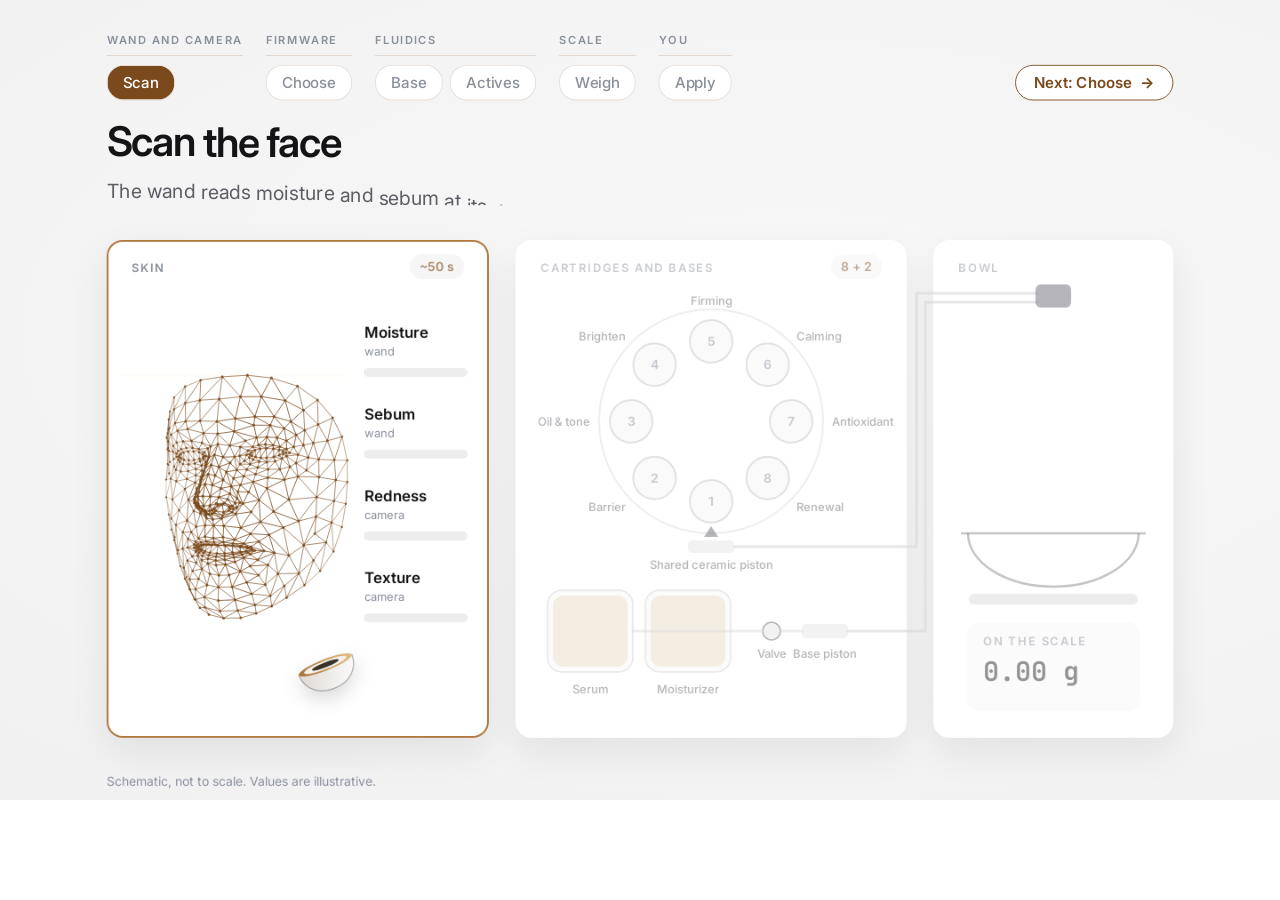
==== commit e1488774: "Show Nura's dome scanner and use a neutral backdrop The capture and scan steps draw the white dome w" ====
--- a/explainers/nura/index.html
+++ b/explainers/nura/index.html
@@ -7,10 +7,10 @@
 <title>Nura walkthrough</title>
 <link href="https://fonts.googleapis.com/css2?family=Inter:wght@400;500;600;700&family=JetBrains+Mono:wght@400;500;600&display=block" rel="stylesheet">
 <style>
-  :root { --acc: #7A4A1C; --acc2: #B0783F; --acc3: #E5BA7E; --teal: #B0783F; --ink: #1F1B16; --ink2: #6B6158; --ink3: #9A9087; }
+  :root { --acc: #7A4A1C; --acc2: #B0783F; --acc3: #E5BA7E; --teal: #B0783F; --ink: #141316; --ink2: #5E5C64; --ink3: #8A8F9C; }
   html, body { margin: 0; background: #fff; overflow: hidden; }
   #stage { position: relative; width: 1440px; height: 900px; overflow: hidden; font-family: Inter, sans-serif; color: var(--ink); -webkit-font-smoothing: antialiased; }
-  .bgfill { position: absolute; inset: 0; background: radial-gradient(120% 95% at 62% 42%, #FBF8F3 0%, #F1E9DE 100%); }
+  .bgfill { position: absolute; inset: 0; background: radial-gradient(120% 95% at 62% 42%, #F8F8F8 0%, #EFEFEF 100%); }
   .o { position: absolute; left: 0; top: 0; transform-origin: 0 0; }
   .card { background: #fff; border-radius: 18px; box-shadow: 0 1px 2px rgba(20,19,22,.05), 0 18px 48px rgba(30,24,36,.09); }
   .mono { font-family: 'JetBrains Mono', monospace; }
@@ -25,7 +25,7 @@
   .grp { display: flex; flex-direction: column; gap: 10px; }
   .grp > i { font: 600 12.5px/1 Inter; letter-spacing: 0.14em; color: var(--ink3); font-style: normal; padding-bottom: 9px; border-bottom: 1.5px solid rgba(122,74,28,.16); white-space: nowrap; }
   .grp > div { display: flex; gap: 8px; }
-  .pill { position: relative; margin: 0; box-sizing: content-box; -webkit-appearance: none; appearance: none; height: 38px; padding: 0 17px; border-radius: 19px; background: #fff; border: 1px solid rgba(122,74,28,.18); font: 500 17px/38px Inter, sans-serif; color: #9A9087; overflow: hidden; white-space: nowrap; cursor: default; }
+  .pill { position: relative; margin: 0; box-sizing: content-box; -webkit-appearance: none; appearance: none; height: 38px; padding: 0 17px; border-radius: 19px; background: #fff; border: 1px solid rgba(122,74,28,.18); font: 500 17px/38px Inter, sans-serif; color: #8A8F9C; overflow: hidden; white-space: nowrap; cursor: default; }
   .pill b { position: absolute; inset: 0; background: var(--acc); opacity: 0; }
   .pill span { position: relative; }
   .kick { display: flex; align-items: center; gap: 10px; font: 600 13px/1 Inter; letter-spacing: 0.16em; color: var(--acc); z-index: 6; }
@@ -236,7 +236,7 @@
   PILLS.forEach((p, i) => {
     const s = STEPS[i]; const done = u >= s.t1 - 0.02;
     const k = P(u, s.t0 - 0.1, s.t0 + 0.2) * (1 - P(u, s.t1 - 0.1, s.t1 + 0.2));
-    const base = done ? '#7A4A1C' : '#9A9087';
+    const base = done ? '#7A4A1C' : '#8A8F9C';
     p.firstChild.style.opacity = k; p.lastChild.style.color = mixc(base, '#ffffff', k);
     p.style.borderColor = done ? 'rgba(122,74,28,.45)' : 'rgba(122,74,28,.18)';
   });
@@ -259,12 +259,12 @@
 const CHECK = '<svg viewBox="0 0 24 24" width="16" height="16" fill="none" stroke="#fff" stroke-width="3" stroke-linecap="round" stroke-linejoin="round"><path d="M5 12.5l4.5 4.5L19 7.5"/></svg>';
 
 /* =================== NURA: shared drawing =================== */
-const K = { ink: '#1F1B16', ink2: '#6B6158', ink3: '#9A9087', acc: '#7A4A1C', acc2: '#B0783F', acc3: '#E5BA7E', warn: '#B4553F', warnBg: '#F6E3DD', ok: '#4F7D5C', okBg: '#E2EDE4', mute: '#F2ECE4', tube: '#E3D7C7' };
+const K = { ink: '#141316', ink2: '#5E5C64', ink3: '#8A8F9C', acc: '#7A4A1C', acc2: '#B0783F', acc3: '#E5BA7E', warn: '#B4553F', warnBg: '#F6E3DD', ok: '#4F7D5C', okBg: '#E2EDE4', mute: '#EDEDED', tube: '#D9D9D9' };
 function rr(x, y, w, h, r) { ctx.beginPath(); ctx.roundRect(x, y, w, h, r); }
 function panel(x, y, w, h, a = 1, hl = 0) {
   if (a <= 0.003) return;
   ctx.save(); ctx.globalAlpha = a;
-  ctx.shadowColor = 'rgba(70,45,20,0.10)'; ctx.shadowBlur = 44; ctx.shadowOffsetY = 16;
+  ctx.shadowColor = 'rgba(20,20,20,0.08)'; ctx.shadowBlur = 44; ctx.shadowOffsetY = 16;
   ctx.fillStyle = '#fff'; rr(x, y, w, h, 18); ctx.fill(); ctx.restore();
   if (hl > 0.01) { ctx.save(); ctx.globalAlpha = a * hl; ctx.strokeStyle = K.acc2; ctx.lineWidth = 2; rr(x + 1, y + 1, w - 2, h - 2, 17); ctx.stroke(); ctx.restore(); }
 }
@@ -281,6 +281,21 @@
   ctx.beginPath(); pts.forEach(([x, y], i) => (i ? ctx.lineTo(x, y) : ctx.moveTo(x, y))); ctx.stroke(); ctx.restore();
 }
 function checkMark(x, y, r, a, col = K.ok) { if (a <= 0.003) return; dot(x, y, r, col, a); poly([[x - r * 0.42, y + r * 0.02], [x - r * 0.1, y + r * 0.34], [x + r * 0.45, y - r * 0.3]], '#fff', r * 0.24, a); }
+// Nura's scanner: a white dome with a gold-ringed sensing face, pointed at a target
+function scanner(x, y, tx, ty, R, a) {
+  if (a <= 0.003) return;
+  ctx.save(); ctx.globalAlpha = a; ctx.translate(x, y); ctx.rotate(Math.atan2(ty - y, tx - x) - Math.PI / 2);
+  const H = R * 0.92;
+  ctx.shadowColor = 'rgba(20,20,20,.18)'; ctx.shadowBlur = R * 0.7; ctx.shadowOffsetY = R * 0.22;
+  const g = ctx.createLinearGradient(-R, -H, R, 0); g.addColorStop(0, '#FFFFFF'); g.addColorStop(1, '#DEDAD4');
+  ctx.fillStyle = g; ctx.beginPath(); ctx.moveTo(-R, 0); ctx.bezierCurveTo(-R, -H * 1.28, R, -H * 1.28, R, 0); ctx.closePath(); ctx.fill();
+  ctx.shadowColor = 'transparent'; ctx.strokeStyle = 'rgba(20,20,20,.3)'; ctx.lineWidth = 1.3; ctx.stroke();
+  const gr = ctx.createLinearGradient(-R, 0, R, 0); gr.addColorStop(0, '#E3BE86'); gr.addColorStop(0.5, '#C8975A'); gr.addColorStop(1, '#A87238');
+  ctx.fillStyle = gr; ctx.beginPath(); ctx.ellipse(0, 0, R, R * 0.2, 0, 0, Math.PI * 2); ctx.fill();
+  ctx.fillStyle = '#F4EFE8'; ctx.beginPath(); ctx.ellipse(0, 0, R * 0.8, R * 0.145, 0, 0, Math.PI * 2); ctx.fill();
+  ctx.fillStyle = '#3A322A'; ctx.beginPath(); ctx.ellipse(0, 0, R * 0.5, R * 0.085, 0, 0, Math.PI * 2); ctx.fill();
+  ctx.restore();
+}
 function footnote(s) { txt(s, 120, 884, '400 14px Inter', K.ink3, 1); }
 
 // Canonical face mesh from MediaPipe (Apache License 2.0): 468 vertices, their UV layout, 898 triangles
@@ -416,11 +431,9 @@
   if (sweep > 0 && sweep < 1) { const g = Math.sin(sweep * Math.PI); poly([[FX - 125, sy], [FX + 125, sy]], K.acc2, 3, pf * g); poly([[FX - 125, sy], [FX + 125, sy]], K.acc3, 12, pf * g * 0.25); }
   // the wand touches the right cheek
   const kw = P(u, 1.0, 1.45, E.io3) * (1 - P(u, 2.1, 2.5, E.io3));
-  const tip = at(H3.V[425], fv), wx = lerp(356, tip[0] + 3, kw), wy = lerp(668, tip[1] + 5, kw);
-  ctx.save(); ctx.globalAlpha = pf; ctx.translate(wx, wy); ctx.rotate(-0.55);
-  ctx.fillStyle = '#EDE3D5'; rr(-12, 0, 24, 100, 12); ctx.fill(); ctx.strokeStyle = 'rgba(31,27,22,.35)'; ctx.lineWidth = 1.5; rr(-12, 0, 24, 100, 12); ctx.stroke();
-  ctx.fillStyle = K.acc2; rr(-12, 0, 24, 14, 7); ctx.fill(); ctx.restore();
-  if (kw > 0.95) { const pr = (u * 1.6) % 1; ctx.save(); ctx.globalAlpha = pf * (1 - pr) * 0.8; ctx.strokeStyle = K.acc2; ctx.lineWidth = 2; ctx.beginPath(); ctx.arc(wx, wy, 8 + pr * 22, 0, Math.PI * 2); ctx.stroke(); ctx.restore(); }
+  const tip = at(H3.V[425], fv), wx = lerp(366, tip[0] + 20, kw), wy = lerp(748, tip[1] + 18, kw);
+  scanner(wx, wy, tip[0] - 14, tip[1] - 12, 32, pf);
+  if (kw > 0.95) { const pr = (u * 1.6) % 1; ctx.save(); ctx.globalAlpha = pf * (1 - pr) * 0.8; ctx.strokeStyle = K.acc2; ctx.lineWidth = 2; ctx.beginPath(); ctx.arc(tip[0], tip[1], 6 + pr * 20, 0, Math.PI * 2); ctx.stroke(); ctx.restore(); }
   // readings, against your own baseline
   const RD = [['Moisture', 'wand', 0.36, 0.55, 1.55], ['Sebum', 'wand', 0.5, 0.48, 1.7], ['Redness', 'camera', 0.64, 0.45, 1.3], ['Texture', 'camera', 0.47, 0.5, 1.9]];
   RD.forEach(([n, src, v, base, t], i) => {
@@ -431,7 +444,7 @@
     ctx.fillStyle = K.ink; ctx.globalAlpha = pf * P(u, t + 0.2, t + 0.5); ctx.fillRect(x + 116 * base - 1, y + 29, 2, 20); ctx.restore();
   });
   txt('Bars against your own baseline (the tick)', 148, 808, '400 13px Inter', K.ink3, pf * P(u, 1.6, 2.0));
-  chipT('~50 s', 522, 302, K.acc, '#F5EBDD', pf * P(u, 0.6, 1.0) * (1 - P(u, 15.35, 15.5)), 'right');
+  chipT('~50 s', 522, 302, K.acc, '#F1F1F1', pf * P(u, 0.6, 1.0) * (1 - P(u, 15.35, 15.5)), 'right');
   // apply: three points on the face, then spread
   [151, 205, 425].map(k => { const q = at(H3.V[k], fv); return [q[0] - FX, q[1] - FY]; }).forEach(([dx, dy], i) => {
     const kd = P(u, 14.7 + i * 0.12, 14.95 + i * 0.12, E.back), ks = P(u, 15.2, 15.9, E.out3);
@@ -448,7 +461,7 @@
     const on = chosen(i) ? kc(i) : 0, dim = chosen(i) ? 1 : 1 - 0.55 * P(u, 3.6, 4.0);
     const now = ORDER.map((idx, j) => (idx === i ? win(u, actT(j) + 0.38, actT(j) + 0.45, actT(j) + 0.7, actT(j) + 0.8) : 0)).reduce((a, b) => a + b, 0);
     if (now > 0) dot(x, y, 34, K.acc3, pd * now * 0.6);
-    ctx.save(); ctx.globalAlpha = pd * dim; ctx.fillStyle = on > 0.5 ? K.acc3 : '#F4EEE6'; ctx.strokeStyle = on > 0.5 ? K.acc2 : 'rgba(31,27,22,.25)'; ctx.lineWidth = 2;
+    ctx.save(); ctx.globalAlpha = pd * dim; ctx.fillStyle = on > 0.5 ? K.acc3 : '#F4F4F4'; ctx.strokeStyle = on > 0.5 ? K.acc2 : 'rgba(20,20,22,.25)'; ctx.lineWidth = 2;
     ctx.beginPath(); ctx.arc(x, y, 24, 0, Math.PI * 2); ctx.fill(); ctx.stroke(); ctx.restore();
     txt(String(i + 1), x, y + 5, '600 14px Inter', on > 0.5 ? K.acc : K.ink3, pd * dim, 'center');
     const lx = DX + Math.cos(ang) * (CR + 46), ly = DY + Math.sin(ang) * (CR + 46) + 5;
@@ -456,23 +469,23 @@
     if (!atStation) txt(CARTS[i], lx, ly, (on > 0.5 ? '600' : '500') + ' 13px Inter', on > 0.5 ? K.acc : K.ink2, pd * dim, Math.abs(Math.cos(ang)) < 0.3 ? 'center' : Math.cos(ang) > 0 ? 'left' : 'right');
   }
   chipT(`${ORDER.filter(i => kc(i) > 0.5).length || 4} of 8 chosen`, 992, 302, '#fff', K.acc, pd * P(u, 3.6, 3.9) * (1 - P(u, 7.6, 7.9)), 'right');
-  chipT('8 + 2', 992, 302, K.acc, '#F5EBDD', pd * (1 - P(u, 3.55, 3.75) + P(u, 7.7, 8.0)), 'right');
+  chipT('8 + 2', 992, 302, K.acc, '#F1F1F1', pd * (1 - P(u, 3.55, 3.75) + P(u, 7.7, 8.0)), 'right');
   // station and shared piston
   ctx.save(); ctx.globalAlpha = pd; ctx.fillStyle = K.ink2; ctx.beginPath(); ctx.moveTo(DX, DY + CR + 28); ctx.lineTo(DX - 8, DY + CR + 40); ctx.lineTo(DX + 8, DY + CR + 40); ctx.closePath(); ctx.fill();
-  ctx.fillStyle = '#E8DED1'; rr(DX - 26, 608, 52, 14, 5); ctx.fill(); ctx.restore();
+  ctx.fillStyle = '#E2E2E2'; rr(DX - 26, 608, 52, 14, 5); ctx.fill(); ctx.restore();
   txt('Shared ceramic piston', DX, 640, '500 13px Inter', K.ink2, pd, 'center');
   // bases
   const sLvl = 1 - 0.12 * P(u, 5.9, 7.3);
   [['Serum', 616, sLvl], ['Moisturizer', 726, 1]].forEach(([n, x, lv]) => {
-    ctx.save(); ctx.globalAlpha = pd; ctx.fillStyle = '#F7F1E8'; rr(x, 664, 96, 92, 16); ctx.fill(); ctx.strokeStyle = 'rgba(31,27,22,.2)'; ctx.lineWidth = 1.5; rr(x, 664, 96, 92, 16); ctx.stroke();
+    ctx.save(); ctx.globalAlpha = pd; ctx.fillStyle = '#F6F6F6'; rr(x, 664, 96, 92, 16); ctx.fill(); ctx.strokeStyle = 'rgba(20,20,22,.2)'; ctx.lineWidth = 1.5; rr(x, 664, 96, 92, 16); ctx.stroke();
     ctx.fillStyle = '#EADBC4'; rr(x + 6, 664 + 92 - 86 * lv, 84, 86 * lv - 6, 12); ctx.fill(); ctx.restore();
     txt(n, x + 48, 780, '500 13px Inter', K.ink2, pd, 'center');
   });
   const baseOn = win(u, 5.8, 5.95, 7.25, 7.45);
   if (baseOn > 0) { ctx.save(); ctx.globalAlpha = pd * baseOn; ctx.strokeStyle = K.acc2; ctx.lineWidth = 2.5; rr(616, 664, 96, 92, 16); ctx.stroke(); ctx.restore(); }
-  dot(868, 710, 10, '#E8DED1', pd); ctx.save(); ctx.globalAlpha = pd; ctx.strokeStyle = K.ink2; ctx.lineWidth = 1.5; ctx.beginPath(); ctx.arc(868, 710, 10, 0, Math.PI * 2); ctx.stroke(); ctx.restore();
+  dot(868, 710, 10, '#E2E2E2', pd); ctx.save(); ctx.globalAlpha = pd; ctx.strokeStyle = K.ink2; ctx.lineWidth = 1.5; ctx.beginPath(); ctx.arc(868, 710, 10, 0, Math.PI * 2); ctx.stroke(); ctx.restore();
   txt('Valve', 868, 740, '500 13px Inter', K.ink2, pd, 'center');
-  ctx.save(); ctx.globalAlpha = pd; ctx.fillStyle = '#E8DED1'; rr(902, 702, 52, 16, 5); ctx.fill(); ctx.restore();
+  ctx.save(); ctx.globalAlpha = pd; ctx.fillStyle = '#E2E2E2'; rr(902, 702, 52, 16, 5); ctx.fill(); ctx.restore();
   txt('Base piston', 928, 740, '500 13px Inter', K.ink2, pd, 'center');
   poly([[712, 710], [858, 710]], K.tube, 3, pd); poly([[878, 710], [902, 710]], K.tube, 3, pd);
   // tubes to the nozzle
@@ -493,13 +506,13 @@
   layers.forEach(([h, col]) => { if (h <= 0) return; ctx.fillStyle = blend > 0 ? mixc(col, mixCol, blend) : col; ctx.fillRect(BX - 100, top - h, 200, h + 0.5); top -= h; });
   ctx.restore();
   if (blend > 0 && blend < 1) { ctx.save(); ctx.globalAlpha = pb * Math.sin(blend * Math.PI) * 0.8; ctx.strokeStyle = '#C9A27A'; ctx.lineWidth = 2; ctx.beginPath(); for (let a = 0; a < 9; a += 0.15) { const r = 4 + a * 7, x = BX + Math.cos(a + u * 9) * r, y = top + 4 + Math.sin(a + u * 9) * r * 0.18; a ? ctx.lineTo(x, y) : ctx.moveTo(x, y); } ctx.stroke(); ctx.restore(); }
-  ctx.save(); ctx.globalAlpha = pb; ctx.strokeStyle = 'rgba(31,27,22,.55)'; ctx.lineWidth = 2.5; ctx.beginPath(); ctx.ellipse(BX, RIM, 96, BOT - RIM + 4, 0, 0, Math.PI); ctx.stroke(); ctx.beginPath(); ctx.moveTo(BX - 104, RIM); ctx.lineTo(BX + 104, RIM); ctx.stroke(); ctx.restore();
+  ctx.save(); ctx.globalAlpha = pb; ctx.strokeStyle = 'rgba(20,20,22,.55)'; ctx.lineWidth = 2.5; ctx.beginPath(); ctx.ellipse(BX, RIM, 96, BOT - RIM + 4, 0, 0, Math.PI); ctx.stroke(); ctx.beginPath(); ctx.moveTo(BX - 104, RIM); ctx.lineTo(BX + 104, RIM); ctx.stroke(); ctx.restore();
   // base stream, then drops
   if (baseOn > 0) poly([[BX, 346], [BX, top]], '#E8D8BF', 4, pb * baseOn);
   ORDER.forEach((_, j) => { const k = P(u, actT(j) + 0.45, actT(j) + 0.66, E.in3); if (k > 0 && k < 1) dot(BX, lerp(352, top, k), 6, ACOL[j], pb); });
   // platen and readout
-  ctx.save(); ctx.globalAlpha = pb; ctx.fillStyle = '#DCCFBF'; rr(1090, 668, 190, 12, 6); ctx.fill(); ctx.restore();
-  ctx.save(); ctx.globalAlpha = pb; ctx.fillStyle = '#FBF8F3'; rr(1088, 700, 194, 100, 14); ctx.fill(); ctx.restore();
+  ctx.save(); ctx.globalAlpha = pb; ctx.fillStyle = '#D6D6D6'; rr(1090, 668, 190, 12, 6); ctx.fill(); ctx.restore();
+  ctx.save(); ctx.globalAlpha = pb; ctx.fillStyle = '#F6F6F6'; rr(1088, 700, 194, 100, 14); ctx.fill(); ctx.restore();
   caps('ON THE SCALE', 1106, 726, pb);
   txt(massAt(u).toFixed(2) + ' g', 1106, 766, '600 30px "JetBrains Mono"', K.ink, pb);
   txt('intended 2.40 g', 1106, 788, '500 13px Inter', K.ink2, pb * P(u, 11.9, 12.2));
@@ -566,24 +579,22 @@
   const vw = V3(yaw, HX, HY, HS, kA, AX, AY, AW, AH);
   // the subject, as a faint outline while it is captured
   const ghost = P(u, 0.1, 0.5) * (1 - P(u, 5.8, 6.4));
-  wire(V3(0, HX, HY, HS), '#A8927A', 1, ghost * 0.55);
+  wire(V3(0, HX, HY, HS), '#A9A9A9', 1, ghost * 0.55);
   // orbit, phone and frames
   const orb = P(u, 0.3, 0.6) * (1 - P(u, 5.9, 6.5));
   if (orb > 0) { ctx.save(); ctx.globalAlpha = orb * 0.45; ctx.strokeStyle = K.acc2; ctx.lineWidth = 1.4; ctx.setLineDash([3, 7]); ctx.beginPath(); ctx.ellipse(HX, HY, 400, 150, 0, Math.PI * 0.2, Math.PI * 0.8); ctx.stroke(); ctx.restore(); }
   const kp = P(u, 0.4, 2.5, E.io3), phOp = P(u, 0.3, 0.5) * (1 - P(u, 2.6, 3.0));
   if (phOp > 0) {
     const a = lerp(-1.05, 1.05, kp), x = HX + 400 * Math.sin(a), y = HY + 150 * Math.cos(a);
-    ctx.save(); ctx.globalAlpha = phOp; ctx.translate(x, y); ctx.rotate(-a * 0.5);
-    ctx.shadowColor = 'rgba(40,25,10,.25)'; ctx.shadowBlur = 18; ctx.shadowOffsetY = 6; ctx.fillStyle = '#2A2520'; rr(-28, -52, 56, 104, 12); ctx.fill(); ctx.shadowColor = 'transparent';
-    ctx.fillStyle = '#3E3832'; rr(-23, -45, 46, 90, 8); ctx.fill(); dot(0, -38, 3.5, '#9A9087', 1); ctx.restore();
+    scanner(x, y, HX, HY - 30, 46, phOp);
   }
   const stripA = P(u, 0.4, 0.7) * (1 - P(u, 3.0, 3.5));
   if (stripA > 0) {
     N2.cams.forEach((c, i) => {
       const k = P(kp, i / 11 - 0.02, i / 11 + 0.04); if (k <= 0) return;
       const x = 245 + i * 80, y = 796;
-      ctx.save(); ctx.globalAlpha = stripA * k; ctx.fillStyle = '#fff'; rr(x, y, 70, 46, 8); ctx.fill(); ctx.strokeStyle = 'rgba(31,27,22,.14)'; ctx.lineWidth = 1; rr(x, y, 70, 46, 8); ctx.stroke();
-      ctx.strokeStyle = '#B9A58C'; ctx.lineWidth = 1.2; ctx.beginPath(); ctx.ellipse(x + 35 - Math.sin(c.a) * 11, y + 23, 11, 15, 0, 0, Math.PI * 2); ctx.stroke(); ctx.restore();
+      ctx.save(); ctx.globalAlpha = stripA * k; ctx.fillStyle = '#fff'; rr(x, y, 70, 46, 8); ctx.fill(); ctx.strokeStyle = 'rgba(20,20,22,.14)'; ctx.lineWidth = 1; rr(x, y, 70, 46, 8); ctx.stroke();
+      ctx.strokeStyle = '#B4B4B4'; ctx.lineWidth = 1.2; ctx.beginPath(); ctx.ellipse(x + 35 - Math.sin(c.a) * 11, y + 23, 11, 15, 0, 0, Math.PI * 2); ctx.stroke(); ctx.restore();
     });
     ctx.save(); ctx.globalAlpha = stripA; ctx.strokeStyle = K.acc2; ctx.lineWidth = 1.6; ctx.beginPath();
     for (let x = 245; x <= 245 + 950 * kp; x += 4) { const t = (x - 245) / 950, y = 772 + 8 * Math.sin(t * 19) * Math.cos(t * 5) + 3.5 * Math.sin(t * 53); x === 245 ? ctx.moveTo(x, y) : ctx.lineTo(x, y); }
@@ -604,7 +615,7 @@
   }
   // reconstruction as stipple, then the mesh, the flat map, and back
   const kS = P(u, 5.8, 7.3), sA = 1 - 0.35 * P(u, 8.1, 8.5) * (1 - P(u, 16.4, 17.0)) - 0.3 * P(u, 17.0, 17.4);
-  if (kA > 0) { ctx.save(); ctx.globalAlpha = kA; ctx.shadowColor = 'rgba(70,45,20,0.10)'; ctx.shadowBlur = 40; ctx.shadowOffsetY = 14; ctx.fillStyle = '#fff'; rr(AX - 24, AY - 18, AW + 48, AH + 36, 18); ctx.fill(); ctx.restore(); }
+  if (kA > 0) { ctx.save(); ctx.globalAlpha = kA; ctx.shadowColor = 'rgba(20,20,20,0.08)'; ctx.shadowBlur = 40; ctx.shadowOffsetY = 14; ctx.fillStyle = '#fff'; rr(AX - 24, AY - 18, AW + 48, AH + 36, 18); ctx.fill(); ctx.restore(); }
   if (kS > 0) cloud(vw, sA * (1 - 0.55 * P(u, 8.2, 9.0)) * (1 - 0.4 * kA), kS, 1.5);
   const kM = P(u, 8.2, 9.2), mA = kM * (1 - P(u, 12.9, 13.3) * 0.6);
   wire(vw, K.acc, 1.1, mA, kM);
@@ -698,7 +709,7 @@
     txt(r.n, 150, y + 6, '600 17px Inter', K.ink, rowA);
     if (r.out && r.out[1] === 'Allergen' && drain > 0) { ctx.save(); ctx.globalAlpha = a0 * drain; ctx.strokeStyle = K.warn; ctx.lineWidth = 2; rr(254, y - 6, 14, 11, 2); ctx.stroke(); ctx.beginPath(); ctx.arc(261, y - 7, 5, Math.PI, 0); ctx.stroke(); ctx.restore(); }
     ctx.save(); ctx.globalAlpha = rowA; ctx.fillStyle = K.mute; rr(X0, y - 8, TW, 16, 8); ctx.fill();
-    if (r.out && r.out[1] === 'Expired' && drain > 0) { ctx.save(); ctx.beginPath(); rr(X0, y - 8, TW, 16, 8); ctx.clip(); ctx.strokeStyle = 'rgba(31,27,22,.18)'; ctx.lineWidth = 2; for (let x = X0 - 20; x < X0 + TW; x += 10) { ctx.beginPath(); ctx.moveTo(x, y + 10); ctx.lineTo(x + 16, y - 10); ctx.stroke(); } ctx.restore(); }
+    if (r.out && r.out[1] === 'Expired' && drain > 0) { ctx.save(); ctx.beginPath(); rr(X0, y - 8, TW, 16, 8); ctx.clip(); ctx.strokeStyle = 'rgba(20,20,22,.18)'; ctx.lineWidth = 2; for (let x = X0 - 20; x < X0 + TW; x += 10) { ctx.beginPath(); ctx.moveTo(x, y + 10); ctx.lineTo(x + 16, y - 10); ctx.stroke(); } ctx.restore(); }
     const shown = lerp(v, Math.min(v, r.c), clip) * (1 - drain);
     ctx.fillStyle = K.acc2; if (shown > 0.003) { rr(X0, y - 8, TW * shown, 16, 8); ctx.fill(); }
     if (over && capT > 0 && v > r.c) { const ex = (1 - clip); ctx.globalAlpha = rowA * ex; ctx.fillStyle = K.warn; rr(X0 + TW * r.c, y - 8 + clip * 18, TW * (v - r.c), 16, 8); ctx.fill(); }
@@ -714,7 +725,7 @@
   // right panel: inputs, then the plan
   const inA = P(u, 0.2, 0.5) * (1 - P(u, 2.6, 2.9));
   caps('INPUTS', 1056, 306, inA);
-  ['Today’s scan', 'PM session', 'Your history', 'Sleep, opt-in', 'UV index, opt-in'].forEach((s, i) => chipT(s, 1056, 352 + i * 44, K.acc, '#F5EBDD', inA * P(u, 0.3 + i * 0.1, 0.55 + i * 0.1)));
+  ['Today’s scan', 'PM session', 'Your history', 'Sleep, opt-in', 'UV index, opt-in'].forEach((s, i) => chipT(s, 1056, 352 + i * 44, K.acc, '#F1F1F1', inA * P(u, 0.3 + i * 0.1, 0.55 + i * 0.1)));
   if (inA > 0) { poly([[1175, 570], [1175, 610]], K.ink3, 2, inA * P(u, 0.9, 1.1)); ctx.save(); ctx.globalAlpha = inA * P(u, 0.95, 1.2); ctx.fillStyle = K.ink; rr(1056, 620, 240, 64, 14); ctx.fill(); ctx.restore(); txt('Recommendation model', 1176, 658, '600 16px Inter', '#fff', inA * P(u, 0.95, 1.2), 'center'); }
   const plA = P(u, 2.7, 3.0);
   caps('DISPENSE PLAN', 1056, 306, plA);
@@ -723,7 +734,7 @@
   RULES.forEach(([n, t], i) => { const k = P(u, t, t + 0.25); const y = 440 + i * 34; txt(n, 1084, y, '500 16px Inter', k > 0.5 ? K.ink : K.ink3, plA); if (k > 0) checkMark(1065, y - 5, 9, plA * k); else dot(1065, y - 5, 9, K.mute, plA); });
   const sc = P(u, 13.8, 14.2);
   if (sc > 0) {
-    ctx.save(); ctx.globalAlpha = sc; ctx.fillStyle = '#FBF8F3'; rr(1050, 662, 250, 140, 14); ctx.fill(); ctx.restore();
+    ctx.save(); ctx.globalAlpha = sc; ctx.fillStyle = '#F6F6F6'; rr(1050, 662, 250, 140, 14); ctx.fill(); ctx.restore();
     caps('ON THE SCALE', 1068, 690, sc);
     const m = 1.2 * P(u, 14.0, 14.9, E.out3);
     txt('planned 1.20 g', 1068, 718, '500 14px Inter', K.ink2, sc);
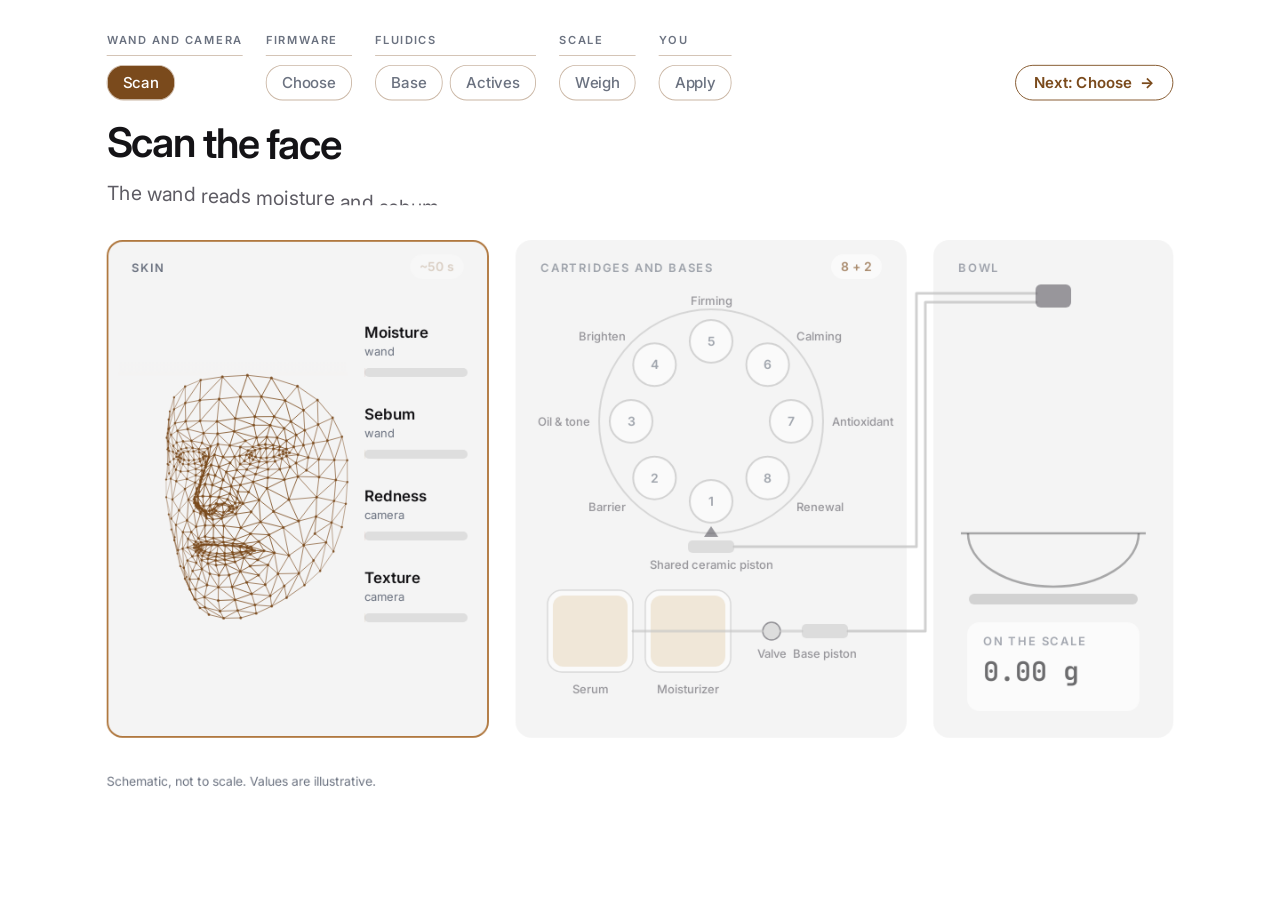
==== commit a1720130: "Scan with a glow, on white The Nura explainers drop the drawn device: a warm glow sweeps the face du" ====
--- a/explainers/nura/index.html
+++ b/explainers/nura/index.html
@@ -7,10 +7,10 @@
 <title>Nura walkthrough</title>
 <link href="https://fonts.googleapis.com/css2?family=Inter:wght@400;500;600;700&family=JetBrains+Mono:wght@400;500;600&display=block" rel="stylesheet">
 <style>
-  :root { --acc: #7A4A1C; --acc2: #B0783F; --acc3: #E5BA7E; --teal: #B0783F; --ink: #141316; --ink2: #5E5C64; --ink3: #8A8F9C; }
+  :root { --acc: #7A4A1C; --acc2: #B0783F; --acc3: #E5BA7E; --teal: #B0783F; --ink: #141316; --ink2: #5E5C64; --ink3: #6B7280; }
   html, body { margin: 0; background: #fff; overflow: hidden; }
   #stage { position: relative; width: 1440px; height: 900px; overflow: hidden; font-family: Inter, sans-serif; color: var(--ink); -webkit-font-smoothing: antialiased; }
-  .bgfill { position: absolute; inset: 0; background: radial-gradient(120% 95% at 62% 42%, #F8F8F8 0%, #EFEFEF 100%); }
+  .bgfill { position: absolute; inset: 0; background: radial-gradient(120% 95% at 62% 42%, #FFFFFF 0%, #FFFFFF 100%); }
   .o { position: absolute; left: 0; top: 0; transform-origin: 0 0; }
   .card { background: #fff; border-radius: 18px; box-shadow: 0 1px 2px rgba(20,19,22,.05), 0 18px 48px rgba(30,24,36,.09); }
   .mono { font-family: 'JetBrains Mono', monospace; }
@@ -23,9 +23,9 @@
   .w > span { display: inline-block; }
   #rail { position: absolute; left: 120px; top: 40px; display: flex; gap: 26px; z-index: 6; }
   .grp { display: flex; flex-direction: column; gap: 10px; }
-  .grp > i { font: 600 12.5px/1 Inter; letter-spacing: 0.14em; color: var(--ink3); font-style: normal; padding-bottom: 9px; border-bottom: 1.5px solid rgba(122,74,28,.16); white-space: nowrap; }
+  .grp > i { font: 600 12.5px/1 Inter; letter-spacing: 0.14em; color: var(--ink3); font-style: normal; padding-bottom: 9px; border-bottom: 1.5px solid rgba(122,74,28,.32); white-space: nowrap; }
   .grp > div { display: flex; gap: 8px; }
-  .pill { position: relative; margin: 0; box-sizing: content-box; -webkit-appearance: none; appearance: none; height: 38px; padding: 0 17px; border-radius: 19px; background: #fff; border: 1px solid rgba(122,74,28,.18); font: 500 17px/38px Inter, sans-serif; color: #8A8F9C; overflow: hidden; white-space: nowrap; cursor: default; }
+  .pill { position: relative; margin: 0; box-sizing: content-box; -webkit-appearance: none; appearance: none; height: 38px; padding: 0 17px; border-radius: 19px; background: #fff; border: 1px solid rgba(122,74,28,.4); font: 500 17px/38px Inter, sans-serif; color: #6B7280; overflow: hidden; white-space: nowrap; cursor: default; }
   .pill b { position: absolute; inset: 0; background: var(--acc); opacity: 0; }
   .pill span { position: relative; }
   .kick { display: flex; align-items: center; gap: 10px; font: 600 13px/1 Inter; letter-spacing: 0.16em; color: var(--acc); z-index: 6; }
@@ -236,9 +236,9 @@
   PILLS.forEach((p, i) => {
     const s = STEPS[i]; const done = u >= s.t1 - 0.02;
     const k = P(u, s.t0 - 0.1, s.t0 + 0.2) * (1 - P(u, s.t1 - 0.1, s.t1 + 0.2));
-    const base = done ? '#7A4A1C' : '#8A8F9C';
+    const base = done ? '#7A4A1C' : '#6B7280';
     p.firstChild.style.opacity = k; p.lastChild.style.color = mixc(base, '#ffffff', k);
-    p.style.borderColor = done ? 'rgba(122,74,28,.45)' : 'rgba(122,74,28,.18)';
+    p.style.borderColor = done ? 'rgba(122,74,28,.7)' : 'rgba(122,74,28,.4)';
   });
 }
 
@@ -259,13 +259,12 @@
 const CHECK = '<svg viewBox="0 0 24 24" width="16" height="16" fill="none" stroke="#fff" stroke-width="3" stroke-linecap="round" stroke-linejoin="round"><path d="M5 12.5l4.5 4.5L19 7.5"/></svg>';
 
 /* =================== NURA: shared drawing =================== */
-const K = { ink: '#141316', ink2: '#5E5C64', ink3: '#8A8F9C', acc: '#7A4A1C', acc2: '#B0783F', acc3: '#E5BA7E', warn: '#B4553F', warnBg: '#F6E3DD', ok: '#4F7D5C', okBg: '#E2EDE4', mute: '#EDEDED', tube: '#D9D9D9' };
+const K = { ink: '#141316', ink2: '#5E5C64', ink3: '#6B7280', acc: '#7A4A1C', acc2: '#B0783F', acc3: '#E5BA7E', warn: '#B4553F', warnBg: '#F6E3DD', ok: '#4F7D5C', okBg: '#E2EDE4', mute: '#DEDEDE', tube: '#C6C6C6' };
 function rr(x, y, w, h, r) { ctx.beginPath(); ctx.roundRect(x, y, w, h, r); }
 function panel(x, y, w, h, a = 1, hl = 0) {
   if (a <= 0.003) return;
   ctx.save(); ctx.globalAlpha = a;
-  ctx.shadowColor = 'rgba(20,20,20,0.08)'; ctx.shadowBlur = 44; ctx.shadowOffsetY = 16;
-  ctx.fillStyle = '#fff'; rr(x, y, w, h, 18); ctx.fill(); ctx.restore();
+  ctx.fillStyle = '#F4F4F4'; rr(x, y, w, h, 18); ctx.fill(); ctx.restore();
   if (hl > 0.01) { ctx.save(); ctx.globalAlpha = a * hl; ctx.strokeStyle = K.acc2; ctx.lineWidth = 2; rr(x + 1, y + 1, w - 2, h - 2, 17); ctx.stroke(); ctx.restore(); }
 }
 function txt(s, x, y, font, col, a = 1, align = 'left') { if (a <= 0.003) return; ctx.save(); ctx.globalAlpha = Math.min(1, a); ctx.font = font; ctx.fillStyle = col; ctx.textAlign = align; ctx.fillText(s, x, y); ctx.restore(); }
@@ -281,21 +280,6 @@
   ctx.beginPath(); pts.forEach(([x, y], i) => (i ? ctx.lineTo(x, y) : ctx.moveTo(x, y))); ctx.stroke(); ctx.restore();
 }
 function checkMark(x, y, r, a, col = K.ok) { if (a <= 0.003) return; dot(x, y, r, col, a); poly([[x - r * 0.42, y + r * 0.02], [x - r * 0.1, y + r * 0.34], [x + r * 0.45, y - r * 0.3]], '#fff', r * 0.24, a); }
-// Nura's scanner: a white dome with a gold-ringed sensing face, pointed at a target
-function scanner(x, y, tx, ty, R, a) {
-  if (a <= 0.003) return;
-  ctx.save(); ctx.globalAlpha = a; ctx.translate(x, y); ctx.rotate(Math.atan2(ty - y, tx - x) - Math.PI / 2);
-  const H = R * 0.92;
-  ctx.shadowColor = 'rgba(20,20,20,.18)'; ctx.shadowBlur = R * 0.7; ctx.shadowOffsetY = R * 0.22;
-  const g = ctx.createLinearGradient(-R, -H, R, 0); g.addColorStop(0, '#FFFFFF'); g.addColorStop(1, '#DEDAD4');
-  ctx.fillStyle = g; ctx.beginPath(); ctx.moveTo(-R, 0); ctx.bezierCurveTo(-R, -H * 1.28, R, -H * 1.28, R, 0); ctx.closePath(); ctx.fill();
-  ctx.shadowColor = 'transparent'; ctx.strokeStyle = 'rgba(20,20,20,.3)'; ctx.lineWidth = 1.3; ctx.stroke();
-  const gr = ctx.createLinearGradient(-R, 0, R, 0); gr.addColorStop(0, '#E3BE86'); gr.addColorStop(0.5, '#C8975A'); gr.addColorStop(1, '#A87238');
-  ctx.fillStyle = gr; ctx.beginPath(); ctx.ellipse(0, 0, R, R * 0.2, 0, 0, Math.PI * 2); ctx.fill();
-  ctx.fillStyle = '#F4EFE8'; ctx.beginPath(); ctx.ellipse(0, 0, R * 0.8, R * 0.145, 0, 0, Math.PI * 2); ctx.fill();
-  ctx.fillStyle = '#3A322A'; ctx.beginPath(); ctx.ellipse(0, 0, R * 0.5, R * 0.085, 0, 0, Math.PI * 2); ctx.fill();
-  ctx.restore();
-}
 function footnote(s) { txt(s, 120, 884, '400 14px Inter', K.ink3, 1); }
 
 // Canonical face mesh from MediaPipe (Apache License 2.0): 468 vertices, their UV layout, 898 triangles
@@ -418,7 +402,7 @@
   const act = (a, b) => P(u, a - 0.25, a + 0.15) * (1 - P(u, b - 0.15, b + 0.25));
   const eF = Math.max(act(0, 3.2), P(u, 13.45, 13.85)), eD = act(3.2, 11.7), eB = P(u, 5.45, 5.85);
   const aF = P(u, 0.1, 0.5), aD = P(u, 0.2, 0.6), aB = P(u, 0.3, 0.7);
-  const pf = aF * (0.45 + 0.55 * eF), pd = aD * (0.45 + 0.55 * eD), pb = aB * (0.45 + 0.55 * eB);
+  const pf = aF * (0.62 + 0.38 * eF), pd = aD * (0.62 + 0.38 * eD), pb = aB * (0.62 + 0.38 * eB);
   // panels
   panel(120, 270, 430, 560, aF, eF); panel(580, 270, 440, 560, aD, eD); panel(1050, 270, 270, 560, aB, eB);
   caps('SKIN', 148, 306, pf); caps('CARTRIDGES AND BASES', 608, 306, pd); caps('BOWL', 1078, 306, pb);
@@ -428,12 +412,20 @@
   const fv = V3(-0.42, FX, FY, 118);
   wire(fv, K.acc, 1, pf * 0.9, 1, (p, q) => (q[1] < sy ? zoneT(p) : null));
   nodes(fv, K.acc, 1.5, pf * 0.8);
-  if (sweep > 0 && sweep < 1) { const g = Math.sin(sweep * Math.PI); poly([[FX - 125, sy], [FX + 125, sy]], K.acc2, 3, pf * g); poly([[FX - 125, sy], [FX + 125, sy]], K.acc3, 12, pf * g * 0.25); }
-  // the wand touches the right cheek
-  const kw = P(u, 1.0, 1.45, E.io3) * (1 - P(u, 2.1, 2.5, E.io3));
-  const tip = at(H3.V[425], fv), wx = lerp(366, tip[0] + 20, kw), wy = lerp(748, tip[1] + 18, kw);
-  scanner(wx, wy, tip[0] - 14, tip[1] - 12, 32, pf);
-  if (kw > 0.95) { const pr = (u * 1.6) % 1; ctx.save(); ctx.globalAlpha = pf * (1 - pr) * 0.8; ctx.strokeStyle = K.acc2; ctx.lineWidth = 2; ctx.beginPath(); ctx.arc(tip[0], tip[1], 6 + pr * 20, 0, Math.PI * 2); ctx.stroke(); ctx.restore(); }
+  if (sweep > 0 && sweep < 1) {
+    const g = Math.sin(sweep * Math.PI), gr = ctx.createLinearGradient(0, sy - 70, 0, sy);
+    gr.addColorStop(0, 'rgba(214,160,84,0)'); gr.addColorStop(1, 'rgba(214,160,84,0.42)');
+    ctx.save(); ctx.globalAlpha = pf * g; ctx.fillStyle = gr; ctx.fillRect(FX - 128, sy - 70, 256, 70); ctx.restore();
+    poly([[FX - 128, sy], [FX + 128, sy]], K.acc2, 2.5, pf * g);
+  }
+  // a pulse where moisture and sebum are read
+  const kw = P(u, 1.0, 1.45, E.io3) * (1 - P(u, 2.1, 2.5, E.io3)), tip = at(H3.V[425], fv);
+  if (kw > 0) {
+    const gl = ctx.createRadialGradient(tip[0], tip[1], 0, tip[0], tip[1], 54); gl.addColorStop(0, 'rgba(214,160,84,0.6)'); gl.addColorStop(1, 'rgba(214,160,84,0)');
+    ctx.save(); ctx.globalAlpha = pf * kw; ctx.fillStyle = gl; ctx.beginPath(); ctx.arc(tip[0], tip[1], 54, 0, Math.PI * 2); ctx.fill(); ctx.restore();
+    dot(tip[0], tip[1], 5, K.acc, pf * kw);
+    [0, 0.5].forEach(o => { const pr = (u * 1.3 + o) % 1; ctx.save(); ctx.globalAlpha = pf * kw * (1 - pr) * 0.8; ctx.strokeStyle = K.acc; ctx.lineWidth = 1.8; ctx.beginPath(); ctx.arc(tip[0], tip[1], 7 + pr * 26, 0, Math.PI * 2); ctx.stroke(); ctx.restore(); });
+  }
   // readings, against your own baseline
   const RD = [['Moisture', 'wand', 0.36, 0.55, 1.55], ['Sebum', 'wand', 0.5, 0.48, 1.7], ['Redness', 'camera', 0.64, 0.45, 1.3], ['Texture', 'camera', 0.47, 0.5, 1.9]];
   RD.forEach(([n, src, v, base, t], i) => {
@@ -444,7 +436,7 @@
     ctx.fillStyle = K.ink; ctx.globalAlpha = pf * P(u, t + 0.2, t + 0.5); ctx.fillRect(x + 116 * base - 1, y + 29, 2, 20); ctx.restore();
   });
   txt('Bars against your own baseline (the tick)', 148, 808, '400 13px Inter', K.ink3, pf * P(u, 1.6, 2.0));
-  chipT('~50 s', 522, 302, K.acc, '#F1F1F1', pf * P(u, 0.6, 1.0) * (1 - P(u, 15.35, 15.5)), 'right');
+  chipT('~50 s', 522, 302, K.acc, '#FFFFFF', pf * P(u, 0.6, 1.0) * (1 - P(u, 15.35, 15.5)), 'right');
   // apply: three points on the face, then spread
   [151, 205, 425].map(k => { const q = at(H3.V[k], fv); return [q[0] - FX, q[1] - FY]; }).forEach(([dx, dy], i) => {
     const kd = P(u, 14.7 + i * 0.12, 14.95 + i * 0.12, E.back), ks = P(u, 15.2, 15.9, E.out3);
@@ -461,7 +453,7 @@
     const on = chosen(i) ? kc(i) : 0, dim = chosen(i) ? 1 : 1 - 0.55 * P(u, 3.6, 4.0);
     const now = ORDER.map((idx, j) => (idx === i ? win(u, actT(j) + 0.38, actT(j) + 0.45, actT(j) + 0.7, actT(j) + 0.8) : 0)).reduce((a, b) => a + b, 0);
     if (now > 0) dot(x, y, 34, K.acc3, pd * now * 0.6);
-    ctx.save(); ctx.globalAlpha = pd * dim; ctx.fillStyle = on > 0.5 ? K.acc3 : '#F4F4F4'; ctx.strokeStyle = on > 0.5 ? K.acc2 : 'rgba(20,20,22,.25)'; ctx.lineWidth = 2;
+    ctx.save(); ctx.globalAlpha = pd * dim; ctx.fillStyle = on > 0.5 ? K.acc3 : '#FFFFFF'; ctx.strokeStyle = on > 0.5 ? K.acc2 : 'rgba(20,20,22,.25)'; ctx.lineWidth = 2;
     ctx.beginPath(); ctx.arc(x, y, 24, 0, Math.PI * 2); ctx.fill(); ctx.stroke(); ctx.restore();
     txt(String(i + 1), x, y + 5, '600 14px Inter', on > 0.5 ? K.acc : K.ink3, pd * dim, 'center');
     const lx = DX + Math.cos(ang) * (CR + 46), ly = DY + Math.sin(ang) * (CR + 46) + 5;
@@ -469,23 +461,23 @@
     if (!atStation) txt(CARTS[i], lx, ly, (on > 0.5 ? '600' : '500') + ' 13px Inter', on > 0.5 ? K.acc : K.ink2, pd * dim, Math.abs(Math.cos(ang)) < 0.3 ? 'center' : Math.cos(ang) > 0 ? 'left' : 'right');
   }
   chipT(`${ORDER.filter(i => kc(i) > 0.5).length || 4} of 8 chosen`, 992, 302, '#fff', K.acc, pd * P(u, 3.6, 3.9) * (1 - P(u, 7.6, 7.9)), 'right');
-  chipT('8 + 2', 992, 302, K.acc, '#F1F1F1', pd * (1 - P(u, 3.55, 3.75) + P(u, 7.7, 8.0)), 'right');
+  chipT('8 + 2', 992, 302, K.acc, '#FFFFFF', pd * (1 - P(u, 3.55, 3.75) + P(u, 7.7, 8.0)), 'right');
   // station and shared piston
   ctx.save(); ctx.globalAlpha = pd; ctx.fillStyle = K.ink2; ctx.beginPath(); ctx.moveTo(DX, DY + CR + 28); ctx.lineTo(DX - 8, DY + CR + 40); ctx.lineTo(DX + 8, DY + CR + 40); ctx.closePath(); ctx.fill();
-  ctx.fillStyle = '#E2E2E2'; rr(DX - 26, 608, 52, 14, 5); ctx.fill(); ctx.restore();
+  ctx.fillStyle = '#CFCFCF'; rr(DX - 26, 608, 52, 14, 5); ctx.fill(); ctx.restore();
   txt('Shared ceramic piston', DX, 640, '500 13px Inter', K.ink2, pd, 'center');
   // bases
   const sLvl = 1 - 0.12 * P(u, 5.9, 7.3);
   [['Serum', 616, sLvl], ['Moisturizer', 726, 1]].forEach(([n, x, lv]) => {
-    ctx.save(); ctx.globalAlpha = pd; ctx.fillStyle = '#F6F6F6'; rr(x, 664, 96, 92, 16); ctx.fill(); ctx.strokeStyle = 'rgba(20,20,22,.2)'; ctx.lineWidth = 1.5; rr(x, 664, 96, 92, 16); ctx.stroke();
+    ctx.save(); ctx.globalAlpha = pd; ctx.fillStyle = '#FFFFFF'; rr(x, 664, 96, 92, 16); ctx.fill(); ctx.strokeStyle = 'rgba(20,20,22,.2)'; ctx.lineWidth = 1.5; rr(x, 664, 96, 92, 16); ctx.stroke();
     ctx.fillStyle = '#EADBC4'; rr(x + 6, 664 + 92 - 86 * lv, 84, 86 * lv - 6, 12); ctx.fill(); ctx.restore();
     txt(n, x + 48, 780, '500 13px Inter', K.ink2, pd, 'center');
   });
   const baseOn = win(u, 5.8, 5.95, 7.25, 7.45);
   if (baseOn > 0) { ctx.save(); ctx.globalAlpha = pd * baseOn; ctx.strokeStyle = K.acc2; ctx.lineWidth = 2.5; rr(616, 664, 96, 92, 16); ctx.stroke(); ctx.restore(); }
-  dot(868, 710, 10, '#E2E2E2', pd); ctx.save(); ctx.globalAlpha = pd; ctx.strokeStyle = K.ink2; ctx.lineWidth = 1.5; ctx.beginPath(); ctx.arc(868, 710, 10, 0, Math.PI * 2); ctx.stroke(); ctx.restore();
+  dot(868, 710, 10, '#CFCFCF', pd); ctx.save(); ctx.globalAlpha = pd; ctx.strokeStyle = K.ink2; ctx.lineWidth = 1.5; ctx.beginPath(); ctx.arc(868, 710, 10, 0, Math.PI * 2); ctx.stroke(); ctx.restore();
   txt('Valve', 868, 740, '500 13px Inter', K.ink2, pd, 'center');
-  ctx.save(); ctx.globalAlpha = pd; ctx.fillStyle = '#E2E2E2'; rr(902, 702, 52, 16, 5); ctx.fill(); ctx.restore();
+  ctx.save(); ctx.globalAlpha = pd; ctx.fillStyle = '#CFCFCF'; rr(902, 702, 52, 16, 5); ctx.fill(); ctx.restore();
   txt('Base piston', 928, 740, '500 13px Inter', K.ink2, pd, 'center');
   poly([[712, 710], [858, 710]], K.tube, 3, pd); poly([[878, 710], [902, 710]], K.tube, 3, pd);
   // tubes to the nozzle
@@ -511,8 +503,8 @@
   if (baseOn > 0) poly([[BX, 346], [BX, top]], '#E8D8BF', 4, pb * baseOn);
   ORDER.forEach((_, j) => { const k = P(u, actT(j) + 0.45, actT(j) + 0.66, E.in3); if (k > 0 && k < 1) dot(BX, lerp(352, top, k), 6, ACOL[j], pb); });
   // platen and readout
-  ctx.save(); ctx.globalAlpha = pb; ctx.fillStyle = '#D6D6D6'; rr(1090, 668, 190, 12, 6); ctx.fill(); ctx.restore();
-  ctx.save(); ctx.globalAlpha = pb; ctx.fillStyle = '#F6F6F6'; rr(1088, 700, 194, 100, 14); ctx.fill(); ctx.restore();
+  ctx.save(); ctx.globalAlpha = pb; ctx.fillStyle = '#BDBDBD'; rr(1090, 668, 190, 12, 6); ctx.fill(); ctx.restore();
+  ctx.save(); ctx.globalAlpha = pb; ctx.fillStyle = '#FFFFFF'; rr(1088, 700, 194, 100, 14); ctx.fill(); ctx.restore();
   caps('ON THE SCALE', 1106, 726, pb);
   txt(massAt(u).toFixed(2) + ' g', 1106, 766, '600 30px "JetBrains Mono"', K.ink, pb);
   txt('intended 2.40 g', 1106, 788, '500 13px Inter', K.ink2, pb * P(u, 11.9, 12.2));
@@ -579,22 +571,17 @@
   const vw = V3(yaw, HX, HY, HS, kA, AX, AY, AW, AH);
   // the subject, as a faint outline while it is captured
   const ghost = P(u, 0.1, 0.5) * (1 - P(u, 5.8, 6.4));
-  wire(V3(0, HX, HY, HS), '#A9A9A9', 1, ghost * 0.55);
-  // orbit, phone and frames
-  const orb = P(u, 0.3, 0.6) * (1 - P(u, 5.9, 6.5));
-  if (orb > 0) { ctx.save(); ctx.globalAlpha = orb * 0.45; ctx.strokeStyle = K.acc2; ctx.lineWidth = 1.4; ctx.setLineDash([3, 7]); ctx.beginPath(); ctx.ellipse(HX, HY, 400, 150, 0, Math.PI * 0.2, Math.PI * 0.8); ctx.stroke(); ctx.restore(); }
   const kp = P(u, 0.4, 2.5, E.io3), phOp = P(u, 0.3, 0.5) * (1 - P(u, 2.6, 3.0));
-  if (phOp > 0) {
-    const a = lerp(-1.05, 1.05, kp), x = HX + 400 * Math.sin(a), y = HY + 150 * Math.cos(a);
-    scanner(x, y, HX, HY - 30, 46, phOp);
-  }
+  const gx = HX + 200 * Math.sin(lerp(-1.05, 1.05, kp)), gy = HY - 10 + 46 * Math.sin(kp * Math.PI * 2);
+  if (phOp > 0) { const gl = ctx.createRadialGradient(gx, gy, 0, gx, gy, 190); gl.addColorStop(0, 'rgba(214,160,84,0.5)'); gl.addColorStop(1, 'rgba(214,160,84,0)'); ctx.save(); ctx.globalAlpha = phOp; ctx.fillStyle = gl; ctx.beginPath(); ctx.arc(gx, gy, 190, 0, Math.PI * 2); ctx.fill(); ctx.restore(); }
+  wire(V3(0, HX, HY, HS), '#6E6E6E', 1, ghost * 0.6, 1, phOp > 0 ? (p, q) => { const w = Math.exp(-(((q[0] - gx) ** 2 + (q[1] - gy) ** 2) / (120 * 120))) * phOp; return w > 0.08 ? [K.acc, w] : null; } : null);
   const stripA = P(u, 0.4, 0.7) * (1 - P(u, 3.0, 3.5));
   if (stripA > 0) {
     N2.cams.forEach((c, i) => {
       const k = P(kp, i / 11 - 0.02, i / 11 + 0.04); if (k <= 0) return;
       const x = 245 + i * 80, y = 796;
-      ctx.save(); ctx.globalAlpha = stripA * k; ctx.fillStyle = '#fff'; rr(x, y, 70, 46, 8); ctx.fill(); ctx.strokeStyle = 'rgba(20,20,22,.14)'; ctx.lineWidth = 1; rr(x, y, 70, 46, 8); ctx.stroke();
-      ctx.strokeStyle = '#B4B4B4'; ctx.lineWidth = 1.2; ctx.beginPath(); ctx.ellipse(x + 35 - Math.sin(c.a) * 11, y + 23, 11, 15, 0, 0, Math.PI * 2); ctx.stroke(); ctx.restore();
+      ctx.save(); ctx.globalAlpha = stripA * k; ctx.fillStyle = '#fff'; rr(x, y, 70, 46, 8); ctx.fill(); ctx.strokeStyle = 'rgba(20,20,22,.32)'; ctx.lineWidth = 1; rr(x, y, 70, 46, 8); ctx.stroke();
+      ctx.strokeStyle = '#7A7A7A'; ctx.lineWidth = 1.2; ctx.beginPath(); ctx.ellipse(x + 35 - Math.sin(c.a) * 11, y + 23, 11, 15, 0, 0, Math.PI * 2); ctx.stroke(); ctx.restore();
     });
     ctx.save(); ctx.globalAlpha = stripA; ctx.strokeStyle = K.acc2; ctx.lineWidth = 1.6; ctx.beginPath();
     for (let x = 245; x <= 245 + 950 * kp; x += 4) { const t = (x - 245) / 950, y = 772 + 8 * Math.sin(t * 19) * Math.cos(t * 5) + 3.5 * Math.sin(t * 53); x === 245 ? ctx.moveTo(x, y) : ctx.lineTo(x, y); }
@@ -615,7 +602,7 @@
   }
   // reconstruction as stipple, then the mesh, the flat map, and back
   const kS = P(u, 5.8, 7.3), sA = 1 - 0.35 * P(u, 8.1, 8.5) * (1 - P(u, 16.4, 17.0)) - 0.3 * P(u, 17.0, 17.4);
-  if (kA > 0) { ctx.save(); ctx.globalAlpha = kA; ctx.shadowColor = 'rgba(20,20,20,0.08)'; ctx.shadowBlur = 40; ctx.shadowOffsetY = 14; ctx.fillStyle = '#fff'; rr(AX - 24, AY - 18, AW + 48, AH + 36, 18); ctx.fill(); ctx.restore(); }
+  if (kA > 0) { ctx.save(); ctx.globalAlpha = kA; ctx.fillStyle = '#F4F4F4'; rr(AX - 24, AY - 18, AW + 48, AH + 36, 18); ctx.fill(); ctx.restore(); }
   if (kS > 0) cloud(vw, sA * (1 - 0.55 * P(u, 8.2, 9.0)) * (1 - 0.4 * kA), kS, 1.5);
   const kM = P(u, 8.2, 9.2), mA = kM * (1 - P(u, 12.9, 13.3) * 0.6);
   wire(vw, K.acc, 1.1, mA, kM);
@@ -725,7 +712,7 @@
   // right panel: inputs, then the plan
   const inA = P(u, 0.2, 0.5) * (1 - P(u, 2.6, 2.9));
   caps('INPUTS', 1056, 306, inA);
-  ['Today’s scan', 'PM session', 'Your history', 'Sleep, opt-in', 'UV index, opt-in'].forEach((s, i) => chipT(s, 1056, 352 + i * 44, K.acc, '#F1F1F1', inA * P(u, 0.3 + i * 0.1, 0.55 + i * 0.1)));
+  ['Today’s scan', 'PM session', 'Your history', 'Sleep, opt-in', 'UV index, opt-in'].forEach((s, i) => chipT(s, 1056, 352 + i * 44, K.acc, '#FFFFFF', inA * P(u, 0.3 + i * 0.1, 0.55 + i * 0.1)));
   if (inA > 0) { poly([[1175, 570], [1175, 610]], K.ink3, 2, inA * P(u, 0.9, 1.1)); ctx.save(); ctx.globalAlpha = inA * P(u, 0.95, 1.2); ctx.fillStyle = K.ink; rr(1056, 620, 240, 64, 14); ctx.fill(); ctx.restore(); txt('Recommendation model', 1176, 658, '600 16px Inter', '#fff', inA * P(u, 0.95, 1.2), 'center'); }
   const plA = P(u, 2.7, 3.0);
   caps('DISPENSE PLAN', 1056, 306, plA);
@@ -734,7 +721,7 @@
   RULES.forEach(([n, t], i) => { const k = P(u, t, t + 0.25); const y = 440 + i * 34; txt(n, 1084, y, '500 16px Inter', k > 0.5 ? K.ink : K.ink3, plA); if (k > 0) checkMark(1065, y - 5, 9, plA * k); else dot(1065, y - 5, 9, K.mute, plA); });
   const sc = P(u, 13.8, 14.2);
   if (sc > 0) {
-    ctx.save(); ctx.globalAlpha = sc; ctx.fillStyle = '#F6F6F6'; rr(1050, 662, 250, 140, 14); ctx.fill(); ctx.restore();
+    ctx.save(); ctx.globalAlpha = sc; ctx.fillStyle = '#FFFFFF'; rr(1050, 662, 250, 140, 14); ctx.fill(); ctx.restore();
     caps('ON THE SCALE', 1068, 690, sc);
     const m = 1.2 * P(u, 14.0, 14.9, E.out3);
     txt('planned 1.20 g', 1068, 718, '500 14px Inter', K.ink2, sc);
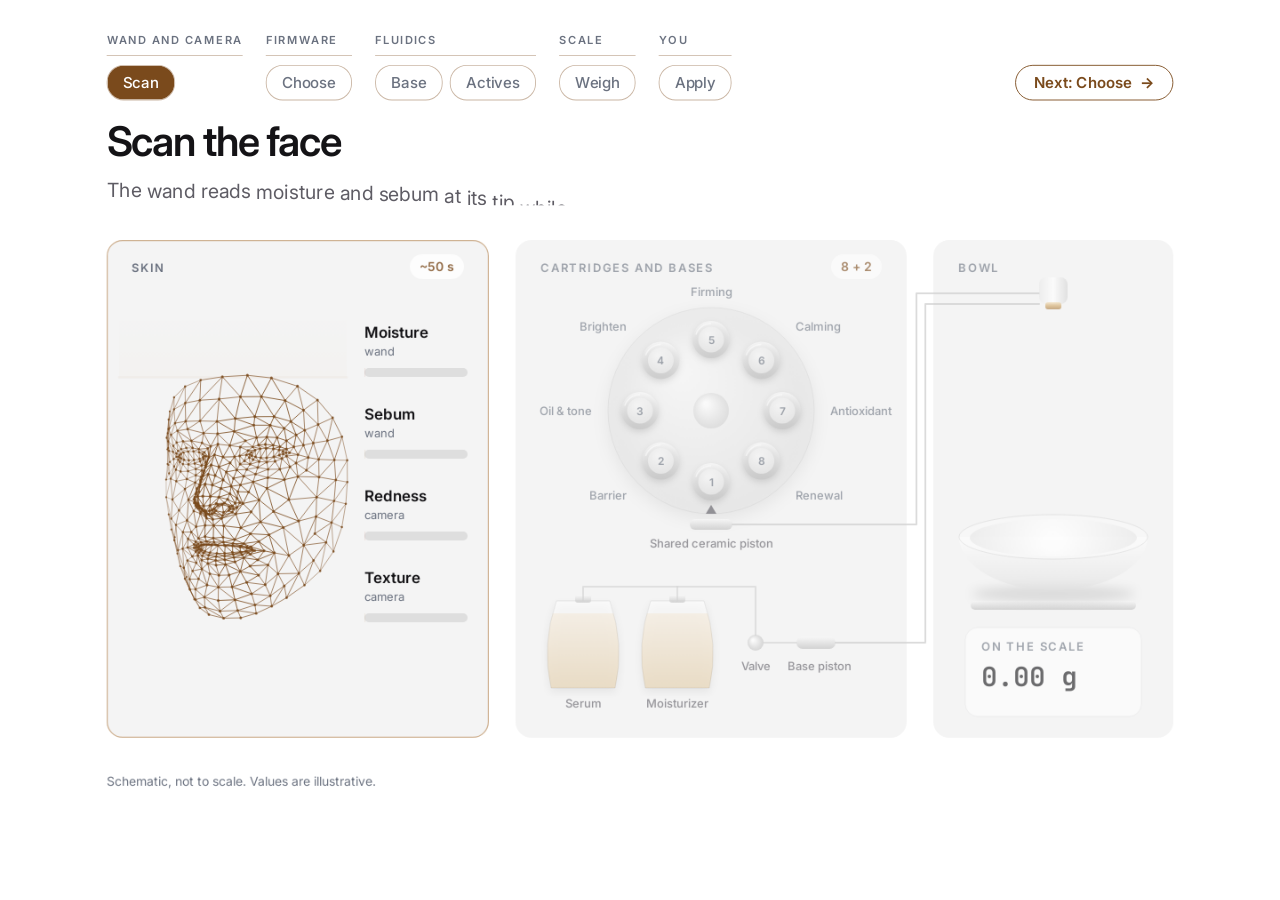
==== commit 96d843a3: "Bring back the Nura session walkthrough, redrawn The step-through session returns beside the product" ====
--- a/explainers/nura/index.html
+++ b/explainers/nura/index.html
@@ -265,7 +265,7 @@
   if (a <= 0.003) return;
   ctx.save(); ctx.globalAlpha = a;
   ctx.fillStyle = '#F4F4F4'; rr(x, y, w, h, 18); ctx.fill(); ctx.restore();
-  if (hl > 0.01) { ctx.save(); ctx.globalAlpha = a * hl; ctx.strokeStyle = K.acc2; ctx.lineWidth = 2; rr(x + 1, y + 1, w - 2, h - 2, 17); ctx.stroke(); ctx.restore(); }
+  if (hl > 0.01) { ctx.save(); ctx.globalAlpha = a * hl * 0.55; ctx.strokeStyle = K.acc2; ctx.lineWidth = 1.2; rr(x + 0.6, y + 0.6, w - 1.2, h - 1.2, 17.4); ctx.stroke(); ctx.restore(); }
 }
 function txt(s, x, y, font, col, a = 1, align = 'left') { if (a <= 0.003) return; ctx.save(); ctx.globalAlpha = Math.min(1, a); ctx.font = font; ctx.fillStyle = col; ctx.textAlign = align; ctx.fillText(s, x, y); ctx.restore(); }
 function caps(s, x, y, a = 1, col = K.ink3, align = 'left') { if (a <= 0.003) return; ctx.save(); ctx.globalAlpha = Math.min(1, a); ctx.font = '600 13px Inter'; ctx.letterSpacing = '1.8px'; ctx.fillStyle = col; ctx.textAlign = align; ctx.fillText(s, x, y); ctx.restore(); }
@@ -280,6 +280,28 @@
   ctx.beginPath(); pts.forEach(([x, y], i) => (i ? ctx.lineTo(x, y) : ctx.moveTo(x, y))); ctx.stroke(); ctx.restore();
 }
 function checkMark(x, y, r, a, col = K.ok) { if (a <= 0.003) return; dot(x, y, r, col, a); poly([[x - r * 0.42, y + r * 0.02], [x - r * 0.1, y + r * 0.34], [x + r * 0.45, y - r * 0.3]], '#fff', r * 0.24, a); }
+function metal(x, y, w, h, r, a, warm = false) {
+  if (a <= 0.003) return; const g = ctx.createLinearGradient(x, y, x, y + h);
+  if (warm) { g.addColorStop(0, '#F1DDB8'); g.addColorStop(0.5, '#D1A766'); g.addColorStop(1, '#A97A3E'); } else { g.addColorStop(0, '#FBFBFB'); g.addColorStop(0.55, '#D9D9D9'); g.addColorStop(1, '#BEBEBE'); }
+  ctx.save(); ctx.globalAlpha = a; ctx.fillStyle = g; rr(x, y, w, h, r); ctx.fill(); ctx.restore();
+}
+function along(pts, f) { const seg = []; let L = 0; for (let i = 1; i < pts.length; i++) { const l = Math.hypot(pts[i][0] - pts[i - 1][0], pts[i][1] - pts[i - 1][1]); seg.push(l); L += l; } let d = f * L; for (let i = 1; i < pts.length; i++) { if (d <= seg[i - 1]) { const k = d / seg[i - 1]; return [lerp(pts[i - 1][0], pts[i][0], k), lerp(pts[i - 1][1], pts[i][1], k)]; } d -= seg[i - 1]; } return pts[pts.length - 1]; }
+// glowing drops moving along a tube
+function flow(pts, a, t) {
+  if (a <= 0.003) return; poly(pts, '#E3C08A', 2, a * 0.7);
+  for (let k = 0; k < 7; k++) { const [x, y] = along(pts, (t * 0.8 + k / 7) % 1); const g = ctx.createRadialGradient(x, y, 0, x, y, 10); g.addColorStop(0, 'rgba(214,160,84,0.5)'); g.addColorStop(1, 'rgba(214,160,84,0)'); ctx.save(); ctx.globalAlpha = a; ctx.fillStyle = g; ctx.beginPath(); ctx.arc(x, y, 10, 0, 6.2832); ctx.fill(); ctx.restore(); dot(x, y, 2.6, '#C08A45', a); }
+}
+function drop(x, y, r, col, a) { if (a <= 0.003) return; ctx.save(); ctx.globalAlpha = a; ctx.fillStyle = col; ctx.beginPath(); ctx.moveTo(x, y - r * 2.2); ctx.bezierCurveTo(x + r * 0.6, y - r, x + r, y - r * 0.4, x + r, y); ctx.arc(x, y, r, 0, Math.PI); ctx.bezierCurveTo(x - r, y - r * 0.4, x - r * 0.6, y - r, x, y - r * 2.2); ctx.fill(); ctx.restore(); }
+function pouch(x, y, w, h, lv, a, on, label) {
+  if (a <= 0.003) return;
+  ctx.save(); ctx.globalAlpha = a; ctx.shadowColor = 'rgba(0,0,0,.10)'; ctx.shadowBlur = 10; ctx.shadowOffsetY = 4;
+  const path = () => { ctx.beginPath(); ctx.moveTo(x + 14, y); ctx.lineTo(x + w - 14, y); ctx.quadraticCurveTo(x + w + 3, y + h * 0.5, x + w - 8, y + h); ctx.lineTo(x + 8, y + h); ctx.quadraticCurveTo(x - 3, y + h * 0.5, x + 14, y); ctx.closePath(); };
+  path(); ctx.fillStyle = '#FFFFFF'; ctx.fill(); ctx.shadowColor = 'transparent';
+  ctx.save(); path(); ctx.clip(); const top = y + h - (h - 14) * lv; const g = ctx.createLinearGradient(0, top, 0, y + h); g.addColorStop(0, '#F4EADB'); g.addColorStop(1, '#E2CDA9'); ctx.fillStyle = g; ctx.fillRect(x - 6, top, w + 12, y + h - top); ctx.restore();
+  path(); ctx.strokeStyle = on > 0 ? `rgba(176,120,63,${0.25 + 0.6 * on})` : 'rgba(20,20,22,.12)'; ctx.lineWidth = on > 0 ? 1.8 : 1; ctx.stroke();
+  ctx.restore(); metal(x + w / 2 - 9, y - 7, 18, 9, 3, a);
+  txt(label, x + w / 2, y + h + 22, '500 13px Inter', K.ink2, a, 'center');
+}
 function footnote(s) { txt(s, 120, 884, '400 14px Inter', K.ink3, 1); }
 
 // Canonical face mesh from MediaPipe (Apache License 2.0): 468 vertices, their UV layout, 898 triangles
@@ -445,70 +467,80 @@
   });
   chipT('~90 s, start to finish', 522, 302, '#fff', K.acc, aF * P(u, 15.5, 15.85), 'right');
   // ---- cartridges and bases
-  const DX = 800, DY = 474, CR = 90, rot = drumRot(u), chosen = i => ORDER.includes(i);
+  const DX = 800, DY = 462, CR = 80, rot = drumRot(u), chosen = i => ORDER.includes(i);
   const kc = i => P(u, 3.6 + ORDER.indexOf(i) * 0.15, 3.95 + ORDER.indexOf(i) * 0.15);
-  ctx.save(); ctx.globalAlpha = pd; ctx.strokeStyle = K.tube; ctx.lineWidth = 2; ctx.beginPath(); ctx.arc(DX, DY, CR + 36, 0, Math.PI * 2); ctx.stroke(); ctx.restore();
+  ctx.save(); ctx.globalAlpha = pd;
+  let g = ctx.createRadialGradient(DX - 34, DY - 44, 10, DX, DY, CR + 40); g.addColorStop(0, '#FFFFFF'); g.addColorStop(1, '#E7E7E7');
+  ctx.shadowColor = 'rgba(0,0,0,.10)'; ctx.shadowBlur = 18; ctx.shadowOffsetY = 6; ctx.fillStyle = g; ctx.beginPath(); ctx.arc(DX, DY, CR + 36, 0, 6.2832); ctx.fill();
+  ctx.shadowColor = 'transparent'; ctx.strokeStyle = 'rgba(20,20,22,.08)'; ctx.lineWidth = 1; ctx.stroke();
+  g = ctx.createRadialGradient(DX - 6, DY - 8, 2, DX, DY, 24); g.addColorStop(0, '#FFFFFF'); g.addColorStop(1, '#CDCDCD'); ctx.fillStyle = g; ctx.beginPath(); ctx.arc(DX, DY, 20, 0, 6.2832); ctx.fill();
+  ctx.restore();
+  const LIQ = ['#F3E2C2', '#E8CFA6', '#F1D8CB', '#EBC98F'];
   for (let i = 0; i < 8; i++) {
     const ang = Math.PI / 2 + i * Math.PI / 4 + rot, x = DX + Math.cos(ang) * CR, y = DY + Math.sin(ang) * CR;
-    const on = chosen(i) ? kc(i) : 0, dim = chosen(i) ? 1 : 1 - 0.55 * P(u, 3.6, 4.0);
+    const sel = chosen(i) ? kc(i) : 0, dim = chosen(i) ? 1 : 1 - 0.45 * P(u, 3.6, 4.0);
     const now = ORDER.map((idx, j) => (idx === i ? win(u, actT(j) + 0.38, actT(j) + 0.45, actT(j) + 0.7, actT(j) + 0.8) : 0)).reduce((a, b) => a + b, 0);
-    if (now > 0) dot(x, y, 34, K.acc3, pd * now * 0.6);
-    ctx.save(); ctx.globalAlpha = pd * dim; ctx.fillStyle = on > 0.5 ? K.acc3 : '#FFFFFF'; ctx.strokeStyle = on > 0.5 ? K.acc2 : 'rgba(20,20,22,.25)'; ctx.lineWidth = 2;
-    ctx.beginPath(); ctx.arc(x, y, 24, 0, Math.PI * 2); ctx.fill(); ctx.stroke(); ctx.restore();
-    txt(String(i + 1), x, y + 5, '600 14px Inter', on > 0.5 ? K.acc : K.ink3, pd * dim, 'center');
-    const lx = DX + Math.cos(ang) * (CR + 46), ly = DY + Math.sin(ang) * (CR + 46) + 5;
-    const atStation = Math.cos(ang - Math.PI / 2) > 0.93;
-    if (!atStation) txt(CARTS[i], lx, ly, (on > 0.5 ? '600' : '500') + ' 13px Inter', on > 0.5 ? K.acc : K.ink2, pd * dim, Math.abs(Math.cos(ang)) < 0.3 ? 'center' : Math.cos(ang) > 0 ? 'left' : 'right');
+    if (now > 0) { const h = ctx.createRadialGradient(x, y, 0, x, y, 44); h.addColorStop(0, 'rgba(214,160,84,0.55)'); h.addColorStop(1, 'rgba(214,160,84,0)'); ctx.save(); ctx.globalAlpha = pd * now; ctx.fillStyle = h; ctx.beginPath(); ctx.arc(x, y, 44, 0, 6.2832); ctx.fill(); ctx.restore(); }
+    ctx.save(); ctx.globalAlpha = pd * dim; ctx.shadowColor = 'rgba(0,0,0,.18)'; ctx.shadowBlur = 7; ctx.shadowOffsetY = 3;
+    g = ctx.createLinearGradient(x, y - 21, x, y + 21);
+    if (sel > 0.5) { g.addColorStop(0, '#F3E1BF'); g.addColorStop(0.5, '#D2A86A'); g.addColorStop(1, '#A87A3E'); } else { g.addColorStop(0, '#FFFFFF'); g.addColorStop(0.55, '#DEDEDE'); g.addColorStop(1, '#C4C4C4'); }
+    ctx.fillStyle = g; ctx.beginPath(); ctx.arc(x, y, 21, 0, 6.2832); ctx.fill(); ctx.shadowColor = 'transparent';
+    const j = ORDER.indexOf(i), lc = sel > 0.5 ? LIQ[j] : '#F2F2F2';
+    g = ctx.createRadialGradient(x - 4, y - 5, 1, x, y, 15); g.addColorStop(0, '#FFFFFF'); g.addColorStop(1, lc); ctx.fillStyle = g; ctx.beginPath(); ctx.arc(x, y, 14.5, 0, 6.2832); ctx.fill();
+    ctx.strokeStyle = 'rgba(255,255,255,.85)'; ctx.lineWidth = 1.6; ctx.beginPath(); ctx.arc(x, y, 18, Math.PI * 1.1, Math.PI * 1.5); ctx.stroke();
+    ctx.restore();
+    txt(String(i + 1), x, y + 4.5, '600 12px Inter', sel > 0.5 ? '#6B4520' : K.ink3, pd * dim, 'center');
+    const lx = DX + Math.cos(ang) * (CR + 54), ly = DY + Math.sin(ang) * (CR + 54) + 5;
+    if (Math.cos(ang - Math.PI / 2) <= 0.93) txt(CARTS[i], lx, ly, (sel > 0.5 ? '600' : '500') + ' 13px Inter', sel > 0.5 ? K.ink : K.ink3, pd * dim, Math.abs(Math.cos(ang)) < 0.3 ? 'center' : Math.cos(ang) > 0 ? 'left' : 'right');
   }
   chipT(`${ORDER.filter(i => kc(i) > 0.5).length || 4} of 8 chosen`, 992, 302, '#fff', K.acc, pd * P(u, 3.6, 3.9) * (1 - P(u, 7.6, 7.9)), 'right');
   chipT('8 + 2', 992, 302, K.acc, '#FFFFFF', pd * (1 - P(u, 3.55, 3.75) + P(u, 7.7, 8.0)), 'right');
-  // station and shared piston
-  ctx.save(); ctx.globalAlpha = pd; ctx.fillStyle = K.ink2; ctx.beginPath(); ctx.moveTo(DX, DY + CR + 28); ctx.lineTo(DX - 8, DY + CR + 40); ctx.lineTo(DX + 8, DY + CR + 40); ctx.closePath(); ctx.fill();
-  ctx.fillStyle = '#CFCFCF'; rr(DX - 26, 608, 52, 14, 5); ctx.fill(); ctx.restore();
-  txt('Shared ceramic piston', DX, 640, '500 13px Inter', K.ink2, pd, 'center');
-  // bases
-  const sLvl = 1 - 0.12 * P(u, 5.9, 7.3);
-  [['Serum', 616, sLvl], ['Moisturizer', 726, 1]].forEach(([n, x, lv]) => {
-    ctx.save(); ctx.globalAlpha = pd; ctx.fillStyle = '#FFFFFF'; rr(x, 664, 96, 92, 16); ctx.fill(); ctx.strokeStyle = 'rgba(20,20,22,.2)'; ctx.lineWidth = 1.5; rr(x, 664, 96, 92, 16); ctx.stroke();
-    ctx.fillStyle = '#EADBC4'; rr(x + 6, 664 + 92 - 86 * lv, 84, 86 * lv - 6, 12); ctx.fill(); ctx.restore();
-    txt(n, x + 48, 780, '500 13px Inter', K.ink2, pd, 'center');
-  });
-  const baseOn = win(u, 5.8, 5.95, 7.25, 7.45);
-  if (baseOn > 0) { ctx.save(); ctx.globalAlpha = pd * baseOn; ctx.strokeStyle = K.acc2; ctx.lineWidth = 2.5; rr(616, 664, 96, 92, 16); ctx.stroke(); ctx.restore(); }
-  dot(868, 710, 10, '#CFCFCF', pd); ctx.save(); ctx.globalAlpha = pd; ctx.strokeStyle = K.ink2; ctx.lineWidth = 1.5; ctx.beginPath(); ctx.arc(868, 710, 10, 0, Math.PI * 2); ctx.stroke(); ctx.restore();
-  txt('Valve', 868, 740, '500 13px Inter', K.ink2, pd, 'center');
-  ctx.save(); ctx.globalAlpha = pd; ctx.fillStyle = '#CFCFCF'; rr(902, 702, 52, 16, 5); ctx.fill(); ctx.restore();
-  txt('Base piston', 928, 740, '500 13px Inter', K.ink2, pd, 'center');
-  poly([[712, 710], [858, 710]], K.tube, 3, pd); poly([[878, 710], [902, 710]], K.tube, 3, pd);
-  // tubes to the nozzle
-  const T1 = [[DX + 26, 615], [1031, 615], [1031, 330], [1166, 330]], T2 = [[954, 710], [1041, 710], [1041, 340], [1166, 340]];
-  poly(T1, K.tube, 3, Math.min(pd, pb) + 0.2); poly(T2, K.tube, 3, Math.min(pd, pb) + 0.2);
-  if (baseOn > 0) { poly([[712, 710], [858, 710]], K.acc2, 3, baseOn, [8, 8], -u * 60); poly([[878, 710], [902, 710]], K.acc2, 3, baseOn, [8, 8], -u * 60); poly(T2, K.acc2, 3, baseOn, [8, 8], -u * 60); }
-  ORDER.forEach((_, j) => { const f = win(u, actT(j) + 0.38, actT(j) + 0.45, actT(j) + 0.6, actT(j) + 0.7); if (f > 0) poly(T1, K.acc2, 3, f, [8, 8], -u * 80); });
-  // ---- bowl and scale
-  const BX = 1185, RIM = 600, BOT = 656;
-  ctx.save(); ctx.globalAlpha = pb; ctx.fillStyle = K.ink2; rr(BX - 20, 320, 40, 26, 6); ctx.fill(); ctx.restore();
-  txt('Nozzle', BX, 312 + 0, '500 13px Inter', K.ink3, pb * 0, 'center');
-  // layers inside the bowl
-  const hb = 26 * P(u, 5.9, 7.3, E.lin);
-  const layers = [[hb, '#EFE3D0']]; ORDER.forEach((_, j) => layers.push([6 * P(u, actT(j) + 0.62, actT(j) + 0.74), ACOL[j]]));
-  const blend = P(u, 13.8, 14.6, E.io3), mixCol = '#E6D3B4';
-  ctx.save(); ctx.beginPath(); ctx.ellipse(BX, RIM, 92, BOT - RIM, 0, 0, Math.PI); ctx.closePath(); ctx.clip();
-  let top = BOT; ctx.globalAlpha = pb;
-  layers.forEach(([h, col]) => { if (h <= 0) return; ctx.fillStyle = blend > 0 ? mixc(col, mixCol, blend) : col; ctx.fillRect(BX - 100, top - h, 200, h + 0.5); top -= h; });
-  ctx.restore();
-  if (blend > 0 && blend < 1) { ctx.save(); ctx.globalAlpha = pb * Math.sin(blend * Math.PI) * 0.8; ctx.strokeStyle = '#C9A27A'; ctx.lineWidth = 2; ctx.beginPath(); for (let a = 0; a < 9; a += 0.15) { const r = 4 + a * 7, x = BX + Math.cos(a + u * 9) * r, y = top + 4 + Math.sin(a + u * 9) * r * 0.18; a ? ctx.lineTo(x, y) : ctx.moveTo(x, y); } ctx.stroke(); ctx.restore(); }
-  ctx.save(); ctx.globalAlpha = pb; ctx.strokeStyle = 'rgba(20,20,22,.55)'; ctx.lineWidth = 2.5; ctx.beginPath(); ctx.ellipse(BX, RIM, 96, BOT - RIM + 4, 0, 0, Math.PI); ctx.stroke(); ctx.beginPath(); ctx.moveTo(BX - 104, RIM); ctx.lineTo(BX + 104, RIM); ctx.stroke(); ctx.restore();
-  // base stream, then drops
-  if (baseOn > 0) poly([[BX, 346], [BX, top]], '#E8D8BF', 4, pb * baseOn);
-  ORDER.forEach((_, j) => { const k = P(u, actT(j) + 0.45, actT(j) + 0.66, E.in3); if (k > 0 && k < 1) dot(BX, lerp(352, top, k), 6, ACOL[j], pb); });
-  // platen and readout
-  ctx.save(); ctx.globalAlpha = pb; ctx.fillStyle = '#BDBDBD'; rr(1090, 668, 190, 12, 6); ctx.fill(); ctx.restore();
-  ctx.save(); ctx.globalAlpha = pb; ctx.fillStyle = '#FFFFFF'; rr(1088, 700, 194, 100, 14); ctx.fill(); ctx.restore();
-  caps('ON THE SCALE', 1106, 726, pb);
-  txt(massAt(u).toFixed(2) + ' g', 1106, 766, '600 30px "JetBrains Mono"', K.ink, pb);
-  txt('intended 2.40 g', 1106, 788, '500 13px Inter', K.ink2, pb * P(u, 11.9, 12.2));
-  checkMark(1256, 754, 14, pb * clamp(P(u, 12.3, 12.6, E.back)));
+  // the station and the shared piston
+  ctx.save(); ctx.globalAlpha = pd; ctx.fillStyle = K.ink2; ctx.beginPath(); ctx.moveTo(DX, DY + CR + 26); ctx.lineTo(DX - 6, DY + CR + 36); ctx.lineTo(DX + 6, DY + CR + 36); ctx.closePath(); ctx.fill(); ctx.restore();
+  metal(DX - 24, DY + CR + 42, 48, 12, 6, pd);
+  txt('Shared ceramic piston', DX, DY + CR + 74, '500 13px Inter', K.ink2, pd, 'center');
+  // bases: two sealed pouches, a selector valve and the base piston
+  const sLvl = 1 - 0.14 * P(u, 5.9, 7.3), baseOn = win(u, 5.8, 5.95, 7.25, 7.45);
+  [['Serum', 612, sLvl, baseOn], ['Moisturizer', 718, 1, 0]].forEach(([n, x, lv, on]) => pouch(x, 676, 88, 98, lv, pd, on, n));
+  const PIPE = '#D4D4D4';
+  poly([[656, 676], [656, 660], [850, 660], [850, 714]], PIPE, 2, pd); poly([[762, 676], [762, 660]], PIPE, 2, pd);
+  ctx.save(); ctx.globalAlpha = pd; g = ctx.createRadialGradient(847, 720, 1, 850, 723, 10); g.addColorStop(0, '#FFFFFF'); g.addColorStop(1, '#BDBDBD'); ctx.fillStyle = g; ctx.beginPath(); ctx.arc(850, 723, 9, 0, 6.2832); ctx.fill(); ctx.restore();
+  poly([[859, 723], [896, 723]], PIPE, 2, pd); metal(896, 716, 44, 14, 7, pd);
+  txt('Valve', 850, 754, '500 13px Inter', K.ink2, pd, 'center'); txt('Base piston', 922, 754, '500 13px Inter', K.ink2, pd, 'center');
+  // tubes to the nozzle, with the dose flowing through them
+  const T1 = [[DX + 24, DY + CR + 48], [1031, DY + CR + 48], [1031, 330], [1169, 330]], T2 = [[940, 723], [1041, 723], [1041, 342], [1169, 342]];
+  const ta = Math.min(pd, pb) + 0.2; poly(T1, PIPE, 2, ta); poly(T2, PIPE, 2, ta);
+  if (baseOn > 0) { flow([[656, 676], [656, 660], [850, 660], [850, 714]], baseOn, u); flow(T2, baseOn, u); }
+  ORDER.forEach((_, j) => flow(T1, win(u, actT(j) + 0.36, actT(j) + 0.42, actT(j) + 0.62, actT(j) + 0.7), u * 1.4));
+  // ---- the dish on its scale
+  const BX = 1185, RIM = 604;
+  ctx.save(); ctx.globalAlpha = pb; g = ctx.createLinearGradient(BX - 16, 0, BX + 16, 0); g.addColorStop(0, '#E9E9E9'); g.addColorStop(0.5, '#FFFFFF'); g.addColorStop(1, '#D5D5D5'); ctx.fillStyle = g; rr(BX - 16, 312, 32, 30, 8); ctx.fill(); ctx.restore();
+  metal(BX - 9, 340, 18, 8, 3, pb, true);
+  metal(1092, 676, 186, 10, 5, pb);
+  ctx.save(); ctx.globalAlpha = pb * 0.5; ctx.filter = 'blur(6px)'; ctx.fillStyle = 'rgba(0,0,0,.35)'; ctx.beginPath(); ctx.ellipse(BX, 668, 92, 8, 0, 0, 6.2832); ctx.fill(); ctx.restore();
+  ctx.save(); ctx.globalAlpha = pb; g = ctx.createLinearGradient(0, RIM, 0, RIM + 58); g.addColorStop(0, '#FFFFFF'); g.addColorStop(1, '#E2E2E2'); ctx.fillStyle = g; ctx.beginPath(); ctx.ellipse(BX, RIM, 106, 60, 0, 0, Math.PI); ctx.fill();
+  ctx.fillStyle = '#FBFBFB'; ctx.beginPath(); ctx.ellipse(BX, RIM, 106, 25, 0, 0, 6.2832); ctx.fill(); ctx.strokeStyle = 'rgba(20,20,22,.12)'; ctx.lineWidth = 1; ctx.stroke();
+  g = ctx.createRadialGradient(BX, RIM + 4, 10, BX, RIM, 96); g.addColorStop(0, '#FFFFFF'); g.addColorStop(1, '#E6E6E6'); ctx.fillStyle = g; ctx.beginPath(); ctx.ellipse(BX, RIM + 1, 94, 21, 0, 0, 6.2832); ctx.fill(); ctx.restore();
+  // the pool grows with the dose, each active swirling in on top, then all of it blends
+  const vol = clamp(massAt(u) / 2.4), blend = P(u, 13.8, 14.6, E.io3), MIX = '#EEDFC4';
+  if (vol > 0.002) {
+    const rx = 82 * Math.sqrt(vol), ry = rx * 0.2;
+    ctx.save(); ctx.globalAlpha = pb; g = ctx.createRadialGradient(BX - rx * 0.3, RIM - 2, 2, BX, RIM + 2, rx); g.addColorStop(0, '#FBF4E8'); g.addColorStop(1, blend > 0 ? mixc('#EBDCC3', MIX, blend) : '#EBDCC3'); ctx.fillStyle = g; ctx.beginPath(); ctx.ellipse(BX, RIM + 2, rx, ry, 0, 0, 6.2832); ctx.fill(); ctx.restore();
+    ORDER.forEach((_, j) => {
+      const k = P(u, actT(j) + 0.62, actT(j) + 0.8, E.out3) * (1 - blend); if (k <= 0) return;
+      const ox = [-20, 18, -4, 26][j], oy = [1, -1, 3, 1][j];
+      ctx.save(); ctx.globalAlpha = pb * 0.95 * k; ctx.fillStyle = ACOL[j]; ctx.beginPath(); ctx.ellipse(BX + ox, RIM + 2 + oy, 20 * k, 4.5 * k, 0, 0, 6.2832); ctx.fill(); ctx.restore();
+    });
+    if (blend > 0 && blend < 1) { ctx.save(); ctx.globalAlpha = pb * Math.sin(blend * Math.PI) * 0.55; ctx.strokeStyle = '#D2B48A'; ctx.lineWidth = 1.4; ctx.beginPath(); for (let a = 0; a < 9; a += 0.12) { const r = 3 + a * 6.5, x = BX + Math.cos(a + u * 8) * r, y = RIM + 2 + Math.sin(a + u * 8) * r * 0.2; a ? ctx.lineTo(x, y) : ctx.moveTo(x, y); } ctx.stroke(); ctx.restore(); }
+  }
+  if (baseOn > 0) { ctx.save(); ctx.globalAlpha = pb * baseOn; g = ctx.createLinearGradient(0, 348, 0, RIM); g.addColorStop(0, '#FFFFFF'); g.addColorStop(1, '#EADBC2'); ctx.strokeStyle = g; ctx.lineWidth = 3.5; ctx.lineCap = 'round'; ctx.beginPath(); ctx.moveTo(BX, 349); ctx.lineTo(BX, RIM); ctx.stroke(); ctx.restore(); }
+  ORDER.forEach((_, j) => { const k = P(u, actT(j) + 0.45, actT(j) + 0.66, E.in3); if (k > 0 && k < 1) drop(BX, lerp(352, RIM - 4, k), 5.5, ACOL[j], pb); });
+  // readout
+  ctx.save(); ctx.globalAlpha = pb; ctx.fillStyle = '#FFFFFF'; rr(1086, 706, 198, 100, 14); ctx.fill(); ctx.strokeStyle = 'rgba(20,20,22,.07)'; ctx.lineWidth = 1; ctx.stroke(); ctx.restore();
+  caps('ON THE SCALE', 1104, 732, pb);
+  txt(massAt(u).toFixed(2) + ' g', 1104, 772, '600 30px "JetBrains Mono"', K.ink, pb);
+  txt('intended 2.40 g', 1104, 794, '500 13px Inter', K.ink2, pb * P(u, 11.9, 12.2));
+  checkMark(1258, 760, 14, pb * clamp(P(u, 12.3, 12.6, E.back)));
   footnote('Schematic, not to scale. Values are illustrative.');
 }
 
@@ -572,9 +604,9 @@
   // the subject, as a faint outline while it is captured
   const ghost = P(u, 0.1, 0.5) * (1 - P(u, 5.8, 6.4));
   const kp = P(u, 0.4, 2.5, E.io3), phOp = P(u, 0.3, 0.5) * (1 - P(u, 2.6, 3.0));
-  const gx = HX + 200 * Math.sin(lerp(-1.05, 1.05, kp)), gy = HY - 10 + 46 * Math.sin(kp * Math.PI * 2);
-  if (phOp > 0) { const gl = ctx.createRadialGradient(gx, gy, 0, gx, gy, 190); gl.addColorStop(0, 'rgba(214,160,84,0.5)'); gl.addColorStop(1, 'rgba(214,160,84,0)'); ctx.save(); ctx.globalAlpha = phOp; ctx.fillStyle = gl; ctx.beginPath(); ctx.arc(gx, gy, 190, 0, Math.PI * 2); ctx.fill(); ctx.restore(); }
-  wire(V3(0, HX, HY, HS), '#6E6E6E', 1, ghost * 0.6, 1, phOp > 0 ? (p, q) => { const w = Math.exp(-(((q[0] - gx) ** 2 + (q[1] - gy) ** 2) / (120 * 120))) * phOp; return w > 0.08 ? [K.acc, w] : null; } : null);
+  const gx = HX + 125 * Math.sin(lerp(-1.05, 1.05, kp)), gy = HY - 10 + 40 * Math.sin(kp * Math.PI * 2);
+  if (phOp > 0) { const gl = ctx.createRadialGradient(gx, gy, 0, gx, gy, 78); gl.addColorStop(0, 'rgba(214,160,84,0.4)'); gl.addColorStop(1, 'rgba(214,160,84,0)'); ctx.save(); ctx.globalAlpha = phOp; ctx.fillStyle = gl; ctx.beginPath(); ctx.arc(gx, gy, 78, 0, Math.PI * 2); ctx.fill(); ctx.restore(); }
+  wire(V3(0, HX, HY, HS), '#6E6E6E', 1, ghost * 0.6, 1, phOp > 0 ? (p, q) => { const w = Math.exp(-(((q[0] - gx) ** 2 + (q[1] - gy) ** 2) / (60 * 60))) * phOp; return w > 0.08 ? [K.acc2, w * 0.7] : null; } : null);
   const stripA = P(u, 0.4, 0.7) * (1 - P(u, 3.0, 3.5));
   if (stripA > 0) {
     N2.cams.forEach((c, i) => {
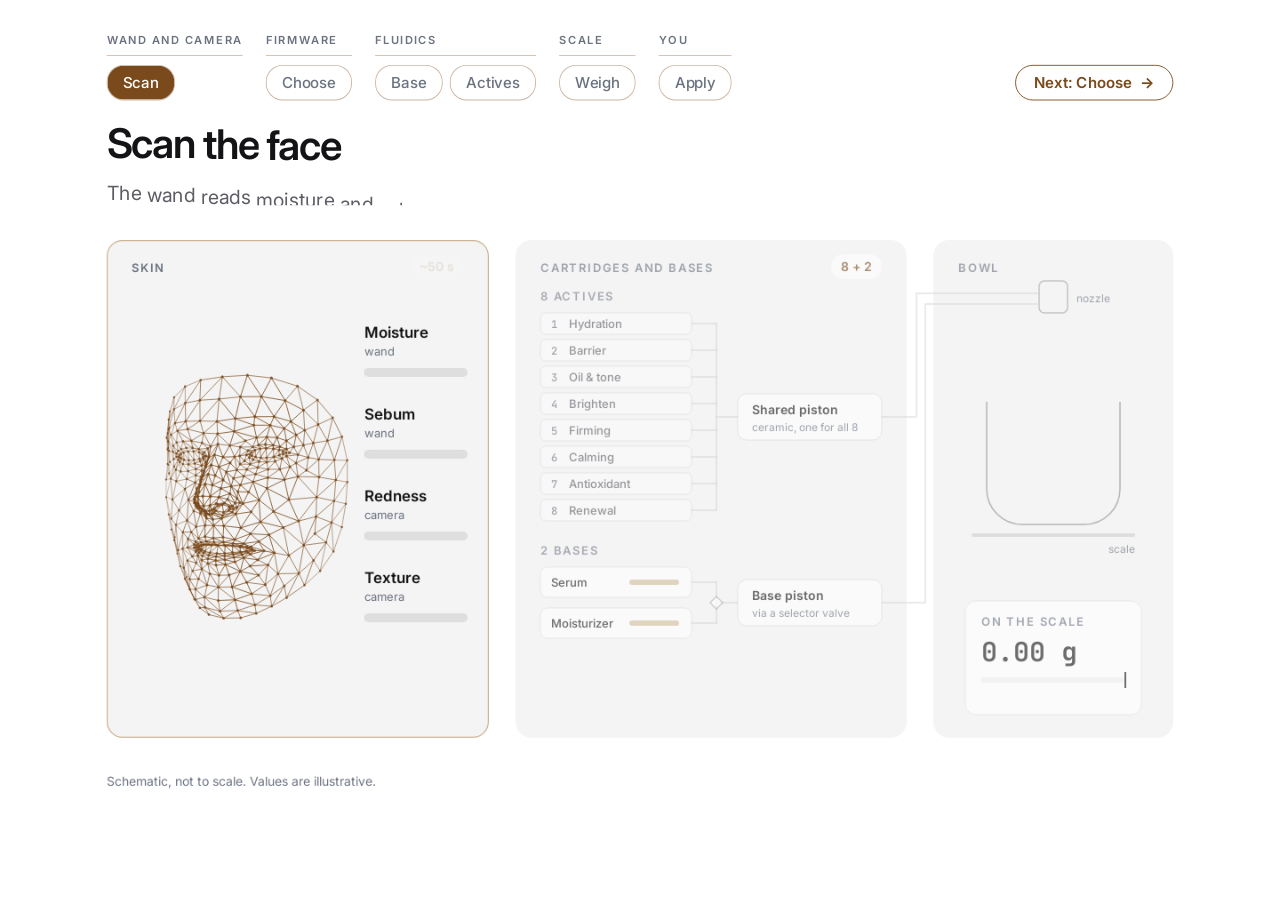
==== commit c90ab27b: "Redraw the Nura session cartridges and bowl as a flat diagram Co-Authored-By: Claude Opus 5.5 <norep" ====
--- a/explainers/nura/index.html
+++ b/explainers/nura/index.html
@@ -397,7 +397,7 @@
 /* =================== NURA 1: one session =================== */
 const CARTS = ['Hydration', 'Barrier', 'Oil & tone', 'Brighten', 'Firming', 'Calming', 'Antioxidant', 'Renewal'];
 const ORDER = [0, 1, 5, 6];                        // the chosen actives, in the order the firmware dispenses them
-const ACOL = ['#E9CFA4', '#D7B58A', '#C9A27A', '#E2C08F'];
+const ACOL = ['#D9A55C', '#B9773F', '#CF8F86', '#93A57F'];
 const N1 = {};
 function buildSession() {
   buildHead();
@@ -466,81 +466,86 @@
     ctx.save(); ctx.globalAlpha = aF * (1 - ks * 0.85); ctx.fillStyle = '#E9D2AE'; ctx.beginPath(); ctx.arc(FX + dx, FY + dy, 7 * clamp(kd) + ks * 34, 0, Math.PI * 2); ctx.fill(); ctx.restore();
   });
   chipT('~90 s, start to finish', 522, 302, '#fff', K.acc, aF * P(u, 15.5, 15.85), 'right');
-  // ---- cartridges and bases
-  const DX = 800, DY = 462, CR = 80, rot = drumRot(u), chosen = i => ORDER.includes(i);
+  // ---- cartridges and bases, drawn as a flat system diagram
+  const LINE = '#D2D2D2', BUS = 806, RX = 608, RW = 170;
+  const rowY = i => 352 + i * 30, rowC = i => rowY(i) + 12;
   const kc = i => P(u, 3.6 + ORDER.indexOf(i) * 0.15, 3.95 + ORDER.indexOf(i) * 0.15);
-  ctx.save(); ctx.globalAlpha = pd;
-  let g = ctx.createRadialGradient(DX - 34, DY - 44, 10, DX, DY, CR + 40); g.addColorStop(0, '#FFFFFF'); g.addColorStop(1, '#E7E7E7');
-  ctx.shadowColor = 'rgba(0,0,0,.10)'; ctx.shadowBlur = 18; ctx.shadowOffsetY = 6; ctx.fillStyle = g; ctx.beginPath(); ctx.arc(DX, DY, CR + 36, 0, 6.2832); ctx.fill();
-  ctx.shadowColor = 'transparent'; ctx.strokeStyle = 'rgba(20,20,22,.08)'; ctx.lineWidth = 1; ctx.stroke();
-  g = ctx.createRadialGradient(DX - 6, DY - 8, 2, DX, DY, 24); g.addColorStop(0, '#FFFFFF'); g.addColorStop(1, '#CDCDCD'); ctx.fillStyle = g; ctx.beginPath(); ctx.arc(DX, DY, 20, 0, 6.2832); ctx.fill();
-  ctx.restore();
-  const LIQ = ['#F3E2C2', '#E8CFA6', '#F1D8CB', '#EBC98F'];
+  // which chosen cartridge sits at the piston right now (the drum indexing)
+  let selY = rowC(ORDER[0]); ORDER.forEach((idx, j) => { if (u >= actT(j) - 0.05) selY = lerp(j ? rowC(ORDER[j - 1]) : rowC(idx), rowC(idx), P(u, actT(j) - 0.05, actT(j) + 0.3, E.io3)); });
+  const selA = pd * P(u, 7.75, 8.0) * (1 - P(u, 11.3, 11.6));
+  caps('8 ACTIVES', RX, 338, pd * 0.9);
   for (let i = 0; i < 8; i++) {
-    const ang = Math.PI / 2 + i * Math.PI / 4 + rot, x = DX + Math.cos(ang) * CR, y = DY + Math.sin(ang) * CR;
-    const sel = chosen(i) ? kc(i) : 0, dim = chosen(i) ? 1 : 1 - 0.45 * P(u, 3.6, 4.0);
-    const now = ORDER.map((idx, j) => (idx === i ? win(u, actT(j) + 0.38, actT(j) + 0.45, actT(j) + 0.7, actT(j) + 0.8) : 0)).reduce((a, b) => a + b, 0);
-    if (now > 0) { const h = ctx.createRadialGradient(x, y, 0, x, y, 44); h.addColorStop(0, 'rgba(214,160,84,0.55)'); h.addColorStop(1, 'rgba(214,160,84,0)'); ctx.save(); ctx.globalAlpha = pd * now; ctx.fillStyle = h; ctx.beginPath(); ctx.arc(x, y, 44, 0, 6.2832); ctx.fill(); ctx.restore(); }
-    ctx.save(); ctx.globalAlpha = pd * dim; ctx.shadowColor = 'rgba(0,0,0,.18)'; ctx.shadowBlur = 7; ctx.shadowOffsetY = 3;
-    g = ctx.createLinearGradient(x, y - 21, x, y + 21);
-    if (sel > 0.5) { g.addColorStop(0, '#F3E1BF'); g.addColorStop(0.5, '#D2A86A'); g.addColorStop(1, '#A87A3E'); } else { g.addColorStop(0, '#FFFFFF'); g.addColorStop(0.55, '#DEDEDE'); g.addColorStop(1, '#C4C4C4'); }
-    ctx.fillStyle = g; ctx.beginPath(); ctx.arc(x, y, 21, 0, 6.2832); ctx.fill(); ctx.shadowColor = 'transparent';
-    const j = ORDER.indexOf(i), lc = sel > 0.5 ? LIQ[j] : '#F2F2F2';
-    g = ctx.createRadialGradient(x - 4, y - 5, 1, x, y, 15); g.addColorStop(0, '#FFFFFF'); g.addColorStop(1, lc); ctx.fillStyle = g; ctx.beginPath(); ctx.arc(x, y, 14.5, 0, 6.2832); ctx.fill();
-    ctx.strokeStyle = 'rgba(255,255,255,.85)'; ctx.lineWidth = 1.6; ctx.beginPath(); ctx.arc(x, y, 18, Math.PI * 1.1, Math.PI * 1.5); ctx.stroke();
-    ctx.restore();
-    txt(String(i + 1), x, y + 4.5, '600 12px Inter', sel > 0.5 ? '#6B4520' : K.ink3, pd * dim, 'center');
-    const lx = DX + Math.cos(ang) * (CR + 54), ly = DY + Math.sin(ang) * (CR + 54) + 5;
-    if (Math.cos(ang - Math.PI / 2) <= 0.93) txt(CARTS[i], lx, ly, (sel > 0.5 ? '600' : '500') + ' 13px Inter', sel > 0.5 ? K.ink : K.ink3, pd * dim, Math.abs(Math.cos(ang)) < 0.3 ? 'center' : Math.cos(ang) > 0 ? 'left' : 'right');
-  }
+    const y = rowY(i), j = ORDER.indexOf(i), sel = j >= 0 ? kc(i) : 0, dim = j >= 0 ? 1 : 1 - 0.5 * P(u, 3.6, 4.0);
+    const here = selA > 0 ? selA * clamp(1 - Math.abs(selY - (y + 12)) / 30) : 0;
+    ctx.save(); ctx.globalAlpha = pd * dim; ctx.fillStyle = here > 0.01 ? mixc('#FFFFFF', '#F5E6D1', here) : sel > 0.5 ? '#FFFFFF' : 'rgba(255,255,255,.6)'; rr(RX, y, RW, 24, 6); ctx.fill();
+    ctx.strokeStyle = sel > 0.5 ? K.acc2 : 'rgba(20,20,22,.10)'; ctx.lineWidth = sel > 0.5 ? 1.4 : 1; ctx.stroke(); ctx.restore();
+    txt(String(i + 1), RX + 12, y + 17, '500 12px "JetBrains Mono"', K.ink3, pd * dim);
+    txt(CARTS[i], RX + 32, y + 17, (sel > 0.5 ? '600' : '500') + ' 13px Inter', sel > 0.5 ? K.ink : K.ink2, pd * dim);
+    poly([[RX + RW, y + 12], [BUS, y + 12]], LINE, 1.5, pd * dim);
+    if (sel > 0) { dot(RX + RW - 14, y + 12, 8 * clamp(P(u, 3.6 + j * 0.15, 3.85 + j * 0.15, E.back)), ACOL[j], pd); txt(String(j + 1), RX + RW - 14, y + 16, '700 10px Inter', '#fff', pd * sel, 'center'); }
+  }
+  poly([[BUS, rowC(0)], [BUS, rowC(7)]], LINE, 1.5, pd);
+  // the selector that marks the cartridge indexed to the piston
+  if (selA > 0) { ctx.save(); ctx.globalAlpha = selA; ctx.fillStyle = K.acc; rr(RX - 12, selY - 10, 4, 20, 2); ctx.fill(); ctx.beginPath(); ctx.moveTo(RX - 6, selY - 4); ctx.lineTo(RX - 2, selY); ctx.lineTo(RX - 6, selY + 4); ctx.closePath(); ctx.fill(); ctx.restore(); }
+  // the shared piston node
+  const PY = 469, pOn = ORDER.map((_, j) => win(u, actT(j) + 0.28, actT(j) + 0.36, actT(j) + 0.55, actT(j) + 0.65)).reduce((a, b) => Math.max(a, b), 0);
+  poly([[BUS, PY], [830, PY]], LINE, 1.5, pd);
+  const node = (y, h, title, sub, on) => {
+    ctx.save(); ctx.globalAlpha = pd; ctx.fillStyle = on > 0.01 ? mixc('#FFFFFF', '#F7EBDA', on) : '#FFFFFF'; rr(830, y - h / 2, 162, h, 10); ctx.fill();
+    ctx.strokeStyle = on > 0.01 ? K.acc2 : 'rgba(20,20,22,.12)'; ctx.lineWidth = on > 0.01 ? 1.4 : 1; ctx.stroke(); ctx.restore();
+    txt(title, 846, y - 3, '600 14px Inter', K.ink, pd); txt(sub, 846, y + 16, '400 12px Inter', K.ink3, pd);
+  };
+  node(PY, 52, 'Shared piston', 'ceramic, one for all 8', pOn);
+  // bases: two sealed pouches, a selector valve and their own piston
+  caps('2 BASES', RX, 624, pd * 0.9);
+  const sLvl = 1 - 0.14 * P(u, 5.9, 7.3), baseOn = win(u, 5.8, 5.95, 7.25, 7.45), BY = [638, 684];
+  [['Serum', sLvl, baseOn], ['Moisturizer', 1, 0]].forEach(([n, lv, on], i) => {
+    const y = BY[i];
+    ctx.save(); ctx.globalAlpha = pd; ctx.fillStyle = '#FFFFFF'; rr(RX, y, RW, 34, 8); ctx.fill(); ctx.strokeStyle = on > 0.01 ? K.acc2 : 'rgba(20,20,22,.10)'; ctx.lineWidth = on > 0.01 ? 1.4 : 1; ctx.stroke();
+    ctx.fillStyle = '#ECECEC'; rr(RX + 100, y + 14, 56, 6, 3); ctx.fill(); ctx.fillStyle = '#D9C3A0'; rr(RX + 100, y + 14, 56 * lv, 6, 3); ctx.fill(); ctx.restore();
+    txt(n, RX + 12, y + 22, '500 13px Inter', K.ink, pd);
+    poly([[RX + RW, y + 17], [BUS, y + 17]], LINE, 1.5, pd);
+  });
+  poly([[BUS, BY[0] + 17], [BUS, BY[1] + 17]], LINE, 1.5, pd);
+  const VY = 678; poly([[BUS, VY], [830, VY]], LINE, 1.5, pd);
+  ctx.save(); ctx.globalAlpha = pd; ctx.fillStyle = '#FFFFFF'; ctx.strokeStyle = baseOn > 0.01 ? K.acc2 : 'rgba(20,20,22,.3)'; ctx.lineWidth = 1.4; ctx.beginPath(); ctx.moveTo(BUS, VY - 7); ctx.lineTo(BUS + 7, VY); ctx.lineTo(BUS, VY + 7); ctx.lineTo(BUS - 7, VY); ctx.closePath(); ctx.fill(); ctx.stroke(); ctx.restore();
+  node(VY, 52, 'Base piston', 'via a selector valve', baseOn);
+  // tubes to the nozzle, with the dose moving through them
+  const flat = (pts, a, t, col = K.acc2) => { if (a <= 0.003) return; poly(pts, col, 2, a * 0.85); for (let k = 0; k < 4; k++) { const [x, y] = along(pts, (t * 0.8 + k / 4) % 1); dot(x, y, 3, col, a); } };
+  const T1 = [[992, PY], [1031, PY], [1031, 330], [1167, 330]], T2 = [[992, VY], [1041, VY], [1041, 342], [1167, 342]];
+  const ta = Math.min(pd, pb); poly(T1, LINE, 1.5, ta); poly(T2, LINE, 1.5, ta);
+  if (baseOn > 0) { flat([[RX + RW, BY[0] + 17], [BUS, BY[0] + 17], [BUS, VY], [830, VY]], baseOn, u); flat(T2, baseOn, u); }
+  ORDER.forEach((idx, j) => {
+    flat([[RX + RW, rowC(idx)], [BUS, rowC(idx)], [BUS, PY], [830, PY]], win(u, actT(j) + 0.1, actT(j) + 0.16, actT(j) + 0.36, actT(j) + 0.44), u * 1.4, ACOL[j]);
+    flat(T1, win(u, actT(j) + 0.36, actT(j) + 0.42, actT(j) + 0.62, actT(j) + 0.7), u * 1.4, ACOL[j]);
+  });
   chipT(`${ORDER.filter(i => kc(i) > 0.5).length || 4} of 8 chosen`, 992, 302, '#fff', K.acc, pd * P(u, 3.6, 3.9) * (1 - P(u, 7.6, 7.9)), 'right');
   chipT('8 + 2', 992, 302, K.acc, '#FFFFFF', pd * (1 - P(u, 3.55, 3.75) + P(u, 7.7, 8.0)), 'right');
-  // the station and the shared piston
-  ctx.save(); ctx.globalAlpha = pd; ctx.fillStyle = K.ink2; ctx.beginPath(); ctx.moveTo(DX, DY + CR + 26); ctx.lineTo(DX - 6, DY + CR + 36); ctx.lineTo(DX + 6, DY + CR + 36); ctx.closePath(); ctx.fill(); ctx.restore();
-  metal(DX - 24, DY + CR + 42, 48, 12, 6, pd);
-  txt('Shared ceramic piston', DX, DY + CR + 74, '500 13px Inter', K.ink2, pd, 'center');
-  // bases: two sealed pouches, a selector valve and the base piston
-  const sLvl = 1 - 0.14 * P(u, 5.9, 7.3), baseOn = win(u, 5.8, 5.95, 7.25, 7.45);
-  [['Serum', 612, sLvl, baseOn], ['Moisturizer', 718, 1, 0]].forEach(([n, x, lv, on]) => pouch(x, 676, 88, 98, lv, pd, on, n));
-  const PIPE = '#D4D4D4';
-  poly([[656, 676], [656, 660], [850, 660], [850, 714]], PIPE, 2, pd); poly([[762, 676], [762, 660]], PIPE, 2, pd);
-  ctx.save(); ctx.globalAlpha = pd; g = ctx.createRadialGradient(847, 720, 1, 850, 723, 10); g.addColorStop(0, '#FFFFFF'); g.addColorStop(1, '#BDBDBD'); ctx.fillStyle = g; ctx.beginPath(); ctx.arc(850, 723, 9, 0, 6.2832); ctx.fill(); ctx.restore();
-  poly([[859, 723], [896, 723]], PIPE, 2, pd); metal(896, 716, 44, 14, 7, pd);
-  txt('Valve', 850, 754, '500 13px Inter', K.ink2, pd, 'center'); txt('Base piston', 922, 754, '500 13px Inter', K.ink2, pd, 'center');
-  // tubes to the nozzle, with the dose flowing through them
-  const T1 = [[DX + 24, DY + CR + 48], [1031, DY + CR + 48], [1031, 330], [1169, 330]], T2 = [[940, 723], [1041, 723], [1041, 342], [1169, 342]];
-  const ta = Math.min(pd, pb) + 0.2; poly(T1, PIPE, 2, ta); poly(T2, PIPE, 2, ta);
-  if (baseOn > 0) { flow([[656, 676], [656, 660], [850, 660], [850, 714]], baseOn, u); flow(T2, baseOn, u); }
-  ORDER.forEach((_, j) => flow(T1, win(u, actT(j) + 0.36, actT(j) + 0.42, actT(j) + 0.62, actT(j) + 0.7), u * 1.4));
-  // ---- the dish on its scale
-  const BX = 1185, RIM = 604;
-  ctx.save(); ctx.globalAlpha = pb; g = ctx.createLinearGradient(BX - 16, 0, BX + 16, 0); g.addColorStop(0, '#E9E9E9'); g.addColorStop(0.5, '#FFFFFF'); g.addColorStop(1, '#D5D5D5'); ctx.fillStyle = g; rr(BX - 16, 312, 32, 30, 8); ctx.fill(); ctx.restore();
-  metal(BX - 9, 340, 18, 8, 3, pb, true);
-  metal(1092, 676, 186, 10, 5, pb);
-  ctx.save(); ctx.globalAlpha = pb * 0.5; ctx.filter = 'blur(6px)'; ctx.fillStyle = 'rgba(0,0,0,.35)'; ctx.beginPath(); ctx.ellipse(BX, 668, 92, 8, 0, 0, 6.2832); ctx.fill(); ctx.restore();
-  ctx.save(); ctx.globalAlpha = pb; g = ctx.createLinearGradient(0, RIM, 0, RIM + 58); g.addColorStop(0, '#FFFFFF'); g.addColorStop(1, '#E2E2E2'); ctx.fillStyle = g; ctx.beginPath(); ctx.ellipse(BX, RIM, 106, 60, 0, 0, Math.PI); ctx.fill();
-  ctx.fillStyle = '#FBFBFB'; ctx.beginPath(); ctx.ellipse(BX, RIM, 106, 25, 0, 0, 6.2832); ctx.fill(); ctx.strokeStyle = 'rgba(20,20,22,.12)'; ctx.lineWidth = 1; ctx.stroke();
-  g = ctx.createRadialGradient(BX, RIM + 4, 10, BX, RIM, 96); g.addColorStop(0, '#FFFFFF'); g.addColorStop(1, '#E6E6E6'); ctx.fillStyle = g; ctx.beginPath(); ctx.ellipse(BX, RIM + 1, 94, 21, 0, 0, 6.2832); ctx.fill(); ctx.restore();
-  // the pool grows with the dose, each active swirling in on top, then all of it blends
-  const vol = clamp(massAt(u) / 2.4), blend = P(u, 13.8, 14.6, E.io3), MIX = '#EEDFC4';
-  if (vol > 0.002) {
-    const rx = 82 * Math.sqrt(vol), ry = rx * 0.2;
-    ctx.save(); ctx.globalAlpha = pb; g = ctx.createRadialGradient(BX - rx * 0.3, RIM - 2, 2, BX, RIM + 2, rx); g.addColorStop(0, '#FBF4E8'); g.addColorStop(1, blend > 0 ? mixc('#EBDCC3', MIX, blend) : '#EBDCC3'); ctx.fillStyle = g; ctx.beginPath(); ctx.ellipse(BX, RIM + 2, rx, ry, 0, 0, 6.2832); ctx.fill(); ctx.restore();
-    ORDER.forEach((_, j) => {
-      const k = P(u, actT(j) + 0.62, actT(j) + 0.8, E.out3) * (1 - blend); if (k <= 0) return;
-      const ox = [-20, 18, -4, 26][j], oy = [1, -1, 3, 1][j];
-      ctx.save(); ctx.globalAlpha = pb * 0.95 * k; ctx.fillStyle = ACOL[j]; ctx.beginPath(); ctx.ellipse(BX + ox, RIM + 2 + oy, 20 * k, 4.5 * k, 0, 0, 6.2832); ctx.fill(); ctx.restore();
-    });
-    if (blend > 0 && blend < 1) { ctx.save(); ctx.globalAlpha = pb * Math.sin(blend * Math.PI) * 0.55; ctx.strokeStyle = '#D2B48A'; ctx.lineWidth = 1.4; ctx.beginPath(); for (let a = 0; a < 9; a += 0.12) { const r = 3 + a * 6.5, x = BX + Math.cos(a + u * 8) * r, y = RIM + 2 + Math.sin(a + u * 8) * r * 0.2; a ? ctx.lineTo(x, y) : ctx.moveTo(x, y); } ctx.stroke(); ctx.restore(); }
-  }
-  if (baseOn > 0) { ctx.save(); ctx.globalAlpha = pb * baseOn; g = ctx.createLinearGradient(0, 348, 0, RIM); g.addColorStop(0, '#FFFFFF'); g.addColorStop(1, '#EADBC2'); ctx.strokeStyle = g; ctx.lineWidth = 3.5; ctx.lineCap = 'round'; ctx.beginPath(); ctx.moveTo(BX, 349); ctx.lineTo(BX, RIM); ctx.stroke(); ctx.restore(); }
-  ORDER.forEach((_, j) => { const k = P(u, actT(j) + 0.45, actT(j) + 0.66, E.in3); if (k > 0 && k < 1) drop(BX, lerp(352, RIM - 4, k), 5.5, ACOL[j], pb); });
-  // readout
-  ctx.save(); ctx.globalAlpha = pb; ctx.fillStyle = '#FFFFFF'; rr(1086, 706, 198, 100, 14); ctx.fill(); ctx.strokeStyle = 'rgba(20,20,22,.07)'; ctx.lineWidth = 1; ctx.stroke(); ctx.restore();
-  caps('ON THE SCALE', 1104, 732, pb);
-  txt(massAt(u).toFixed(2) + ' g', 1104, 772, '600 30px "JetBrains Mono"', K.ink, pb);
-  txt('intended 2.40 g', 1104, 794, '500 13px Inter', K.ink2, pb * P(u, 11.9, 12.2));
-  checkMark(1258, 760, 14, pb * clamp(P(u, 12.3, 12.6, E.back)));
+  // ---- the bowl on its scale, in cross-section: each component lands as a layer
+  const BX = 1185, CT = 452, CB = 590, CW = 150, FULL = 112;
+  ctx.save(); ctx.globalAlpha = pb; ctx.strokeStyle = 'rgba(20,20,22,.35)'; ctx.lineWidth = 1.5; rr(BX - 16, 316, 32, 36, 6); ctx.stroke(); ctx.restore();
+  txt('nozzle', BX + 26, 340, '400 12px Inter', K.ink3, pb);
+  const cup = () => { ctx.beginPath(); ctx.moveTo(BX - CW / 2, CT); ctx.lineTo(BX - CW / 2, CB - 40); ctx.arcTo(BX - CW / 2, CB, BX - CW / 2 + 40, CB, 40); ctx.lineTo(BX + CW / 2 - 40, CB); ctx.arcTo(BX + CW / 2, CB, BX + CW / 2, CB - 40, 40); ctx.lineTo(BX + CW / 2, CT); };
+  const m = massAt(u), blend = P(u, 13.8, 14.6, E.io3), MIX = '#E6CFA8', BASEC = '#EADBC2';
+  const hb = FULL * Math.min(m, 1.8) / 2.4;
+  ctx.save(); ctx.globalAlpha = pb; cup(); ctx.closePath(); ctx.clip();
+  ctx.fillStyle = mixc(BASEC, MIX, blend); ctx.fillRect(BX - CW / 2, CB - hb, CW, hb + 1);
+  let top = CB - hb;
+  ORDER.forEach((_, j) => { const k = P(u, actT(j) + 0.62, actT(j) + 0.74, E.out3); if (k <= 0) return; const h = FULL * 0.15 / 2.4 * k; ctx.fillStyle = mixc(ACOL[j], MIX, blend); ctx.fillRect(BX - CW / 2, top - h, CW, h + 0.5); top -= h; });
+  if (blend > 0 && blend < 1) { ctx.globalAlpha = pb * Math.sin(blend * Math.PI) * 0.6; ctx.strokeStyle = '#fff'; ctx.lineWidth = 1.5; for (let r = 0; r < 3; r++) { ctx.beginPath(); for (let x = -CW / 2; x <= CW / 2; x += 4) { const y = top + 10 + r * 16 + Math.sin(x * 0.08 + u * 9 + r) * 4; x === -CW / 2 ? ctx.moveTo(BX + x, y) : ctx.lineTo(BX + x, y); } ctx.stroke(); } }
+  ctx.restore();
+  ctx.save(); ctx.globalAlpha = pb; ctx.strokeStyle = 'rgba(20,20,22,.45)'; ctx.lineWidth = 1.5; cup(); ctx.stroke(); ctx.restore();
+  if (baseOn > 0) poly([[BX, 354], [BX, CB - hb]], BASEC, 3, pb * baseOn);
+  ORDER.forEach((_, j) => { const k = P(u, actT(j) + 0.45, actT(j) + 0.66, E.in3); if (k > 0 && k < 1) dot(BX, lerp(358, top - 4, k), 4.5, ACOL[j], pb); });
+  // scale platform and readout
+  ctx.save(); ctx.globalAlpha = pb; ctx.fillStyle = '#CFCFCF'; rr(BX - 92, CB + 10, 184, 4, 2); ctx.fill(); ctx.restore();
+  txt('scale', BX + 92, CB + 32, '400 12px Inter', K.ink3, pb, 'right');
+  ctx.save(); ctx.globalAlpha = pb; ctx.fillStyle = '#FFFFFF'; rr(1086, 676, 198, 128, 12); ctx.fill(); ctx.strokeStyle = 'rgba(20,20,22,.10)'; ctx.lineWidth = 1; ctx.stroke(); ctx.restore();
+  caps('ON THE SCALE', 1104, 704, pb);
+  txt(m.toFixed(2) + ' g', 1104, 744, '600 30px "JetBrains Mono"', K.ink, pb);
+  ctx.save(); ctx.globalAlpha = pb; ctx.fillStyle = '#ECECEC'; rr(1104, 762, 162, 6, 3); ctx.fill(); ctx.fillStyle = K.acc2; rr(1104, 762, Math.max(0.1, 162 * clamp(m / 2.4)), 6, 3); ctx.fill(); ctx.fillStyle = K.ink; ctx.fillRect(1104 + 162 - 1, 756, 2, 18); ctx.restore();
+  txt('intended 2.40 g', 1104, 792, '500 13px Inter', K.ink2, pb * P(u, 11.9, 12.2));
+  checkMark(1258, 734, 14, pb * clamp(P(u, 12.3, 12.6, E.back)));
   footnote('Schematic, not to scale. Values are illustrative.');
 }
 
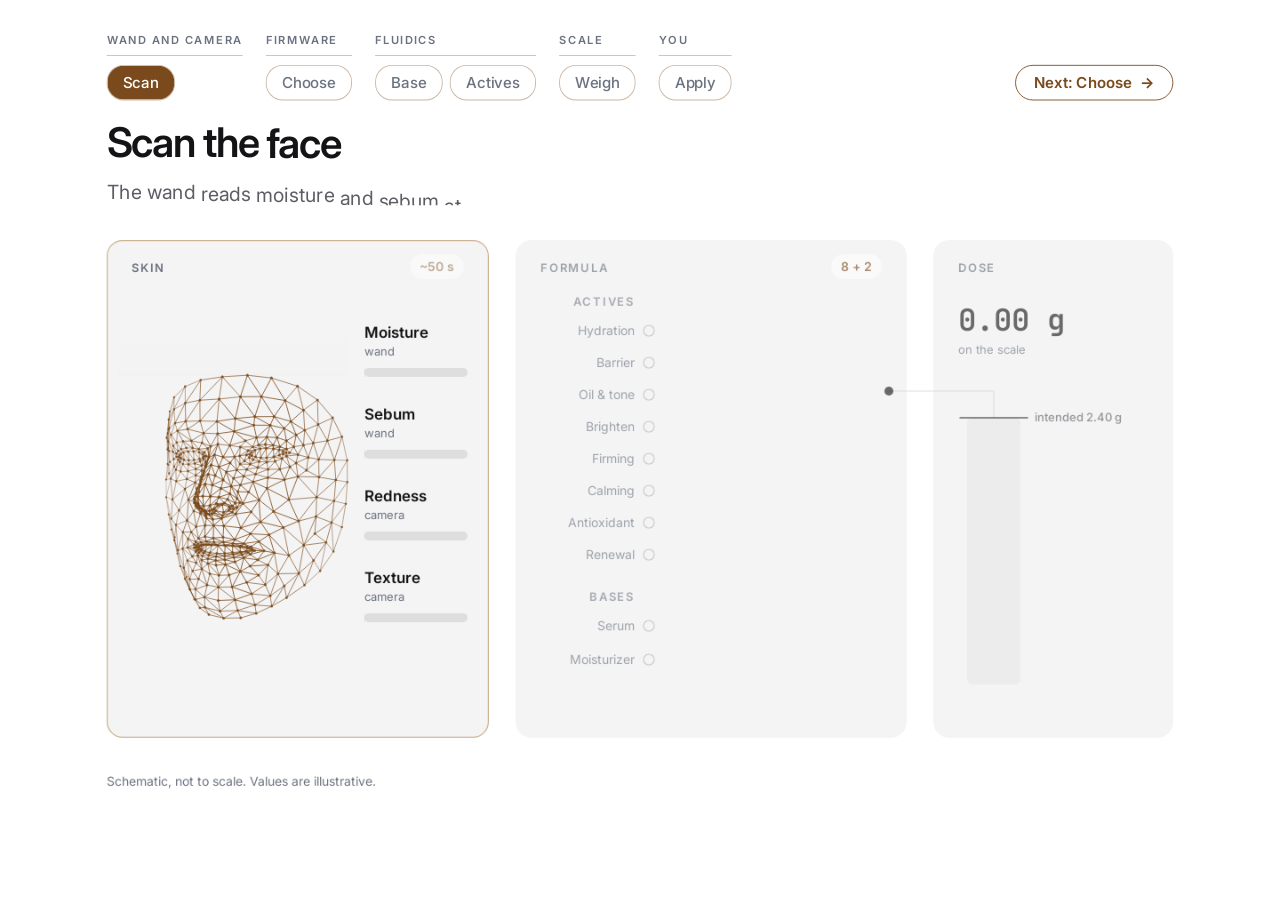
==== commit 4256fd0a: "Make the Nura session formula and dose panels minimal Co-Authored-By: Claude Opus 5.5 <noreply@anthr" ====
--- a/explainers/nura/index.html
+++ b/explainers/nura/index.html
@@ -427,7 +427,7 @@
   const pf = aF * (0.62 + 0.38 * eF), pd = aD * (0.62 + 0.38 * eD), pb = aB * (0.62 + 0.38 * eB);
   // panels
   panel(120, 270, 430, 560, aF, eF); panel(580, 270, 440, 560, aD, eD); panel(1050, 270, 270, 560, aB, eB);
-  caps('SKIN', 148, 306, pf); caps('CARTRIDGES AND BASES', 608, 306, pd); caps('BOWL', 1078, 306, pb);
+  caps('SKIN', 148, 306, pf); caps('FORMULA', 608, 306, pd); caps('DOSE', 1078, 306, pb);
   // ---- skin panel
   const FX = 262, FY = 560;
   const sweep = P(u, 0.5, 2.2, E.io3), sy = lerp(FY - 140, FY + 140, sweep);
@@ -466,86 +466,68 @@
     ctx.save(); ctx.globalAlpha = aF * (1 - ks * 0.85); ctx.fillStyle = '#E9D2AE'; ctx.beginPath(); ctx.arc(FX + dx, FY + dy, 7 * clamp(kd) + ks * 34, 0, Math.PI * 2); ctx.fill(); ctx.restore();
   });
   chipT('~90 s, start to finish', 522, 302, '#fff', K.acc, aF * P(u, 15.5, 15.85), 'right');
-  // ---- cartridges and bases, drawn as a flat system diagram
-  const LINE = '#D2D2D2', BUS = 806, RX = 608, RW = 170;
-  const rowY = i => 352 + i * 30, rowC = i => rowY(i) + 12;
+  // ---- the formula: chosen actives and a base converge on one dispense point
+  const LINE = '#DADADA', DXp = 730, CX = 1000, CY = 440, BASEC = '#DCC7A4';
   const kc = i => P(u, 3.6 + ORDER.indexOf(i) * 0.15, 3.95 + ORDER.indexOf(i) * 0.15);
-  // which chosen cartridge sits at the piston right now (the drum indexing)
-  let selY = rowC(ORDER[0]); ORDER.forEach((idx, j) => { if (u >= actT(j) - 0.05) selY = lerp(j ? rowC(ORDER[j - 1]) : rowC(idx), rowC(idx), P(u, actT(j) - 0.05, actT(j) + 0.3, E.io3)); });
-  const selA = pd * P(u, 7.75, 8.0) * (1 - P(u, 11.3, 11.6));
-  caps('8 ACTIVES', RX, 338, pd * 0.9);
+  const rowA = i => 372 + i * 36, rowB = i => 704 + i * 38;
+  const curve = y0 => { const pts = []; for (let k = 0; k <= 28; k++) { const t = k / 28, mt = 1 - t; pts.push([mt ** 3 * DXp + 3 * mt * mt * t * 865 + 3 * mt * t * t * 865 + t ** 3 * CX, mt ** 3 * y0 + 3 * mt * mt * t * y0 + 3 * mt * t * t * CY + t ** 3 * CY]); } return pts; };
+  const OUT = [[CX, CY], [1118, CY], [1118, 470]];
+  const ring = (x, y, a) => { if (a <= 0) return; const pr = (u * 1.4) % 1; ctx.save(); ctx.globalAlpha = a * (1 - pr) * 0.7; ctx.strokeStyle = K.acc2; ctx.lineWidth = 1.5; ctx.beginPath(); ctx.arc(x, y, 8 + pr * 14, 0, 6.2832); ctx.stroke(); ctx.restore(); };
+  const travel = (pts, k, col, a) => { if (k <= 0 || k >= 1) return; const [x, y] = along(pts, k); dot(x, y, 4.5, col, a); };
+  caps('ACTIVES', 714, 344, pd * 0.9, K.ink3, 'right');
   for (let i = 0; i < 8; i++) {
-    const y = rowY(i), j = ORDER.indexOf(i), sel = j >= 0 ? kc(i) : 0, dim = j >= 0 ? 1 : 1 - 0.5 * P(u, 3.6, 4.0);
-    const here = selA > 0 ? selA * clamp(1 - Math.abs(selY - (y + 12)) / 30) : 0;
-    ctx.save(); ctx.globalAlpha = pd * dim; ctx.fillStyle = here > 0.01 ? mixc('#FFFFFF', '#F5E6D1', here) : sel > 0.5 ? '#FFFFFF' : 'rgba(255,255,255,.6)'; rr(RX, y, RW, 24, 6); ctx.fill();
-    ctx.strokeStyle = sel > 0.5 ? K.acc2 : 'rgba(20,20,22,.10)'; ctx.lineWidth = sel > 0.5 ? 1.4 : 1; ctx.stroke(); ctx.restore();
-    txt(String(i + 1), RX + 12, y + 17, '500 12px "JetBrains Mono"', K.ink3, pd * dim);
-    txt(CARTS[i], RX + 32, y + 17, (sel > 0.5 ? '600' : '500') + ' 13px Inter', sel > 0.5 ? K.ink : K.ink2, pd * dim);
-    poly([[RX + RW, y + 12], [BUS, y + 12]], LINE, 1.5, pd * dim);
-    if (sel > 0) { dot(RX + RW - 14, y + 12, 8 * clamp(P(u, 3.6 + j * 0.15, 3.85 + j * 0.15, E.back)), ACOL[j], pd); txt(String(j + 1), RX + RW - 14, y + 16, '700 10px Inter', '#fff', pd * sel, 'center'); }
-  }
-  poly([[BUS, rowC(0)], [BUS, rowC(7)]], LINE, 1.5, pd);
-  // the selector that marks the cartridge indexed to the piston
-  if (selA > 0) { ctx.save(); ctx.globalAlpha = selA; ctx.fillStyle = K.acc; rr(RX - 12, selY - 10, 4, 20, 2); ctx.fill(); ctx.beginPath(); ctx.moveTo(RX - 6, selY - 4); ctx.lineTo(RX - 2, selY); ctx.lineTo(RX - 6, selY + 4); ctx.closePath(); ctx.fill(); ctx.restore(); }
-  // the shared piston node
-  const PY = 469, pOn = ORDER.map((_, j) => win(u, actT(j) + 0.28, actT(j) + 0.36, actT(j) + 0.55, actT(j) + 0.65)).reduce((a, b) => Math.max(a, b), 0);
-  poly([[BUS, PY], [830, PY]], LINE, 1.5, pd);
-  const node = (y, h, title, sub, on) => {
-    ctx.save(); ctx.globalAlpha = pd; ctx.fillStyle = on > 0.01 ? mixc('#FFFFFF', '#F7EBDA', on) : '#FFFFFF'; rr(830, y - h / 2, 162, h, 10); ctx.fill();
-    ctx.strokeStyle = on > 0.01 ? K.acc2 : 'rgba(20,20,22,.12)'; ctx.lineWidth = on > 0.01 ? 1.4 : 1; ctx.stroke(); ctx.restore();
-    txt(title, 846, y - 3, '600 14px Inter', K.ink, pd); txt(sub, 846, y + 16, '400 12px Inter', K.ink3, pd);
-  };
-  node(PY, 52, 'Shared piston', 'ceramic, one for all 8', pOn);
-  // bases: two sealed pouches, a selector valve and their own piston
-  caps('2 BASES', RX, 624, pd * 0.9);
-  const sLvl = 1 - 0.14 * P(u, 5.9, 7.3), baseOn = win(u, 5.8, 5.95, 7.25, 7.45), BY = [638, 684];
-  [['Serum', sLvl, baseOn], ['Moisturizer', 1, 0]].forEach(([n, lv, on], i) => {
-    const y = BY[i];
-    ctx.save(); ctx.globalAlpha = pd; ctx.fillStyle = '#FFFFFF'; rr(RX, y, RW, 34, 8); ctx.fill(); ctx.strokeStyle = on > 0.01 ? K.acc2 : 'rgba(20,20,22,.10)'; ctx.lineWidth = on > 0.01 ? 1.4 : 1; ctx.stroke();
-    ctx.fillStyle = '#ECECEC'; rr(RX + 100, y + 14, 56, 6, 3); ctx.fill(); ctx.fillStyle = '#D9C3A0'; rr(RX + 100, y + 14, 56 * lv, 6, 3); ctx.fill(); ctx.restore();
-    txt(n, RX + 12, y + 22, '500 13px Inter', K.ink, pd);
-    poly([[RX + RW, y + 17], [BUS, y + 17]], LINE, 1.5, pd);
-  });
-  poly([[BUS, BY[0] + 17], [BUS, BY[1] + 17]], LINE, 1.5, pd);
-  const VY = 678; poly([[BUS, VY], [830, VY]], LINE, 1.5, pd);
-  ctx.save(); ctx.globalAlpha = pd; ctx.fillStyle = '#FFFFFF'; ctx.strokeStyle = baseOn > 0.01 ? K.acc2 : 'rgba(20,20,22,.3)'; ctx.lineWidth = 1.4; ctx.beginPath(); ctx.moveTo(BUS, VY - 7); ctx.lineTo(BUS + 7, VY); ctx.lineTo(BUS, VY + 7); ctx.lineTo(BUS - 7, VY); ctx.closePath(); ctx.fill(); ctx.stroke(); ctx.restore();
-  node(VY, 52, 'Base piston', 'via a selector valve', baseOn);
-  // tubes to the nozzle, with the dose moving through them
-  const flat = (pts, a, t, col = K.acc2) => { if (a <= 0.003) return; poly(pts, col, 2, a * 0.85); for (let k = 0; k < 4; k++) { const [x, y] = along(pts, (t * 0.8 + k / 4) % 1); dot(x, y, 3, col, a); } };
-  const T1 = [[992, PY], [1031, PY], [1031, 330], [1167, 330]], T2 = [[992, VY], [1041, VY], [1041, 342], [1167, 342]];
-  const ta = Math.min(pd, pb); poly(T1, LINE, 1.5, ta); poly(T2, LINE, 1.5, ta);
-  if (baseOn > 0) { flat([[RX + RW, BY[0] + 17], [BUS, BY[0] + 17], [BUS, VY], [830, VY]], baseOn, u); flat(T2, baseOn, u); }
+    const y = rowA(i), j = ORDER.indexOf(i), sel = j >= 0 ? kc(i) : 0, dim = j >= 0 ? 1 : 1 - 0.55 * P(u, 3.6, 4.0);
+    if (sel > 0) poly(curve(y), LINE, 1.5, pd * sel);
+    txt(CARTS[i], 714, y + 5, (sel > 0.5 ? '600' : '400') + ' 14px Inter', sel > 0.5 ? K.ink : K.ink3, pd * dim, 'right');
+    ctx.save(); ctx.globalAlpha = pd * dim; ctx.strokeStyle = 'rgba(20,20,22,.28)'; ctx.lineWidth = 1.2; ctx.beginPath(); ctx.arc(DXp, y, 6, 0, 6.2832); ctx.stroke(); ctx.restore();
+    if (sel > 0) dot(DXp, y, 6.6 * clamp(P(u, 3.6 + j * 0.15, 3.85 + j * 0.15, E.back)), ACOL[j], pd);
+  }
+  caps('BASES', 714, 676, pd * 0.9, K.ink3, 'right');
+  const baseOn = win(u, 5.8, 5.95, 7.25, 7.45);
+  ['Serum', 'Moisturizer'].forEach((n, i) => {
+    const y = rowB(i), on = i === 0 ? P(u, 3.6, 3.95) : 0;
+    if (on > 0) poly(curve(y), LINE, 1.5, pd * on);
+    txt(n, 714, y + 5, (on > 0.5 ? '600' : '400') + ' 14px Inter', on > 0.5 ? K.ink : K.ink3, pd * (1 - 0.55 * P(u, 3.6, 4.0) * (1 - on)), 'right');
+    ctx.save(); ctx.globalAlpha = pd; ctx.strokeStyle = 'rgba(20,20,22,.28)'; ctx.lineWidth = 1.2; ctx.beginPath(); ctx.arc(DXp, y, 6, 0, 6.2832); ctx.stroke(); ctx.restore();
+    if (on > 0) dot(DXp, y, 6.6 * clamp(P(u, 3.6, 3.85, E.back)), BASEC, pd);
+  });
+  // the line out to the bowl
+  poly(OUT, LINE, 1.5, Math.min(pd, pb));
+  // base: a steady stream along its curve
+  if (baseOn > 0) {
+    const cb = curve(rowB(0)), path = cb.concat(OUT.slice(1));
+    poly(cb, BASEC, 2, pd * baseOn); ring(DXp, rowB(0), pd * baseOn);
+    for (let k = 0; k < 5; k++) { const [x, y] = along(path, (u * 0.7 + k / 5) % 1); dot(x, y, 3.5, '#C9AE85', pd * baseOn); }
+  }
+  // actives: one after another, in the order the firmware sets
   ORDER.forEach((idx, j) => {
-    flat([[RX + RW, rowC(idx)], [BUS, rowC(idx)], [BUS, PY], [830, PY]], win(u, actT(j) + 0.1, actT(j) + 0.16, actT(j) + 0.36, actT(j) + 0.44), u * 1.4, ACOL[j]);
-    flat(T1, win(u, actT(j) + 0.36, actT(j) + 0.42, actT(j) + 0.62, actT(j) + 0.7), u * 1.4, ACOL[j]);
-  });
+    const t = actT(j), on = win(u, t - 0.05, t + 0.1, t + 0.5, t + 0.7), cv = curve(rowA(idx));
+    if (on > 0) { poly(cv, ACOL[j], 2, pd * on); ring(DXp, rowA(idx), pd * on); }
+    travel(cv, P(u, t + 0.1, t + 0.42, E.io3), ACOL[j], pd);
+    travel(OUT, P(u, t + 0.42, t + 0.62, E.in3), ACOL[j], pb);
+  });
+  dot(CX, CY, 5, K.ink, pd);
   chipT(`${ORDER.filter(i => kc(i) > 0.5).length || 4} of 8 chosen`, 992, 302, '#fff', K.acc, pd * P(u, 3.6, 3.9) * (1 - P(u, 7.6, 7.9)), 'right');
   chipT('8 + 2', 992, 302, K.acc, '#FFFFFF', pd * (1 - P(u, 3.55, 3.75) + P(u, 7.7, 8.0)), 'right');
-  // ---- the bowl on its scale, in cross-section: each component lands as a layer
-  const BX = 1185, CT = 452, CB = 590, CW = 150, FULL = 112;
-  ctx.save(); ctx.globalAlpha = pb; ctx.strokeStyle = 'rgba(20,20,22,.35)'; ctx.lineWidth = 1.5; rr(BX - 16, 316, 32, 36, 6); ctx.stroke(); ctx.restore();
-  txt('nozzle', BX + 26, 340, '400 12px Inter', K.ink3, pb);
-  const cup = () => { ctx.beginPath(); ctx.moveTo(BX - CW / 2, CT); ctx.lineTo(BX - CW / 2, CB - 40); ctx.arcTo(BX - CW / 2, CB, BX - CW / 2 + 40, CB, 40); ctx.lineTo(BX + CW / 2 - 40, CB); ctx.arcTo(BX + CW / 2, CB, BX + CW / 2, CB - 40, 40); ctx.lineTo(BX + CW / 2, CT); };
-  const m = massAt(u), blend = P(u, 13.8, 14.6, E.io3), MIX = '#E6CFA8', BASEC = '#EADBC2';
-  const hb = FULL * Math.min(m, 1.8) / 2.4;
-  ctx.save(); ctx.globalAlpha = pb; cup(); ctx.closePath(); ctx.clip();
-  ctx.fillStyle = mixc(BASEC, MIX, blend); ctx.fillRect(BX - CW / 2, CB - hb, CW, hb + 1);
-  let top = CB - hb;
-  ORDER.forEach((_, j) => { const k = P(u, actT(j) + 0.62, actT(j) + 0.74, E.out3); if (k <= 0) return; const h = FULL * 0.15 / 2.4 * k; ctx.fillStyle = mixc(ACOL[j], MIX, blend); ctx.fillRect(BX - CW / 2, top - h, CW, h + 0.5); top -= h; });
-  if (blend > 0 && blend < 1) { ctx.globalAlpha = pb * Math.sin(blend * Math.PI) * 0.6; ctx.strokeStyle = '#fff'; ctx.lineWidth = 1.5; for (let r = 0; r < 3; r++) { ctx.beginPath(); for (let x = -CW / 2; x <= CW / 2; x += 4) { const y = top + 10 + r * 16 + Math.sin(x * 0.08 + u * 9 + r) * 4; x === -CW / 2 ? ctx.moveTo(BX + x, y) : ctx.lineTo(BX + x, y); } ctx.stroke(); } }
+  // ---- the dose, as one stacked bar that fills toward the intended mass
+  const m = massAt(u), blend = P(u, 13.8, 14.6, E.io3), MIX = '#D9BE92', BX0 = 1088, BW = 60, BOT = 770, FULL = 300, TOP = BOT - FULL;
+  txt(m.toFixed(2) + ' g', 1078, 372, '600 34px "JetBrains Mono"', K.ink, pb);
+  txt('on the scale', 1078, 398, '400 13px Inter', K.ink3, pb);
+  checkMark(1284, 360, 13, pb * clamp(P(u, 12.3, 12.6, E.back)));
+  ctx.save(); ctx.globalAlpha = pb; ctx.fillStyle = '#E9E9E9'; rr(BX0, TOP, BW, FULL, 6); ctx.fill(); ctx.restore();
+  ctx.save(); ctx.globalAlpha = pb; rr(BX0, TOP, BW, FULL, 6); ctx.clip();
+  const hb = FULL * Math.min(m, 1.8) / 2.4; ctx.fillStyle = mixc(BASEC, MIX, blend); ctx.fillRect(BX0, BOT - hb, BW, hb);
+  let top = BOT - hb; const segs = [];
+  ORDER.forEach((_, j) => { const k = P(u, actT(j) + 0.62, actT(j) + 0.74, E.out3); if (k <= 0) return; const h = FULL * 0.15 / 2.4 * k; ctx.fillStyle = mixc(ACOL[j], MIX, blend); ctx.fillRect(BX0, top - h, BW, h + 1); if (blend < 1) { ctx.fillStyle = '#fff'; ctx.globalAlpha = pb * (1 - blend); ctx.fillRect(BX0, top - 1, BW, 1.5); ctx.globalAlpha = pb; } segs.push([j, top - h / 2, k]); top -= h; });
   ctx.restore();
-  ctx.save(); ctx.globalAlpha = pb; ctx.strokeStyle = 'rgba(20,20,22,.45)'; ctx.lineWidth = 1.5; cup(); ctx.stroke(); ctx.restore();
-  if (baseOn > 0) poly([[BX, 354], [BX, CB - hb]], BASEC, 3, pb * baseOn);
-  ORDER.forEach((_, j) => { const k = P(u, actT(j) + 0.45, actT(j) + 0.66, E.in3); if (k > 0 && k < 1) dot(BX, lerp(358, top - 4, k), 4.5, ACOL[j], pb); });
-  // scale platform and readout
-  ctx.save(); ctx.globalAlpha = pb; ctx.fillStyle = '#CFCFCF'; rr(BX - 92, CB + 10, 184, 4, 2); ctx.fill(); ctx.restore();
-  txt('scale', BX + 92, CB + 32, '400 12px Inter', K.ink3, pb, 'right');
-  ctx.save(); ctx.globalAlpha = pb; ctx.fillStyle = '#FFFFFF'; rr(1086, 676, 198, 128, 12); ctx.fill(); ctx.strokeStyle = 'rgba(20,20,22,.10)'; ctx.lineWidth = 1; ctx.stroke(); ctx.restore();
-  caps('ON THE SCALE', 1104, 704, pb);
-  txt(m.toFixed(2) + ' g', 1104, 744, '600 30px "JetBrains Mono"', K.ink, pb);
-  ctx.save(); ctx.globalAlpha = pb; ctx.fillStyle = '#ECECEC'; rr(1104, 762, 162, 6, 3); ctx.fill(); ctx.fillStyle = K.acc2; rr(1104, 762, Math.max(0.1, 162 * clamp(m / 2.4)), 6, 3); ctx.fill(); ctx.fillStyle = K.ink; ctx.fillRect(1104 + 162 - 1, 756, 2, 18); ctx.restore();
-  txt('intended 2.40 g', 1104, 792, '500 13px Inter', K.ink2, pb * P(u, 11.9, 12.2));
-  checkMark(1258, 734, 14, pb * clamp(P(u, 12.3, 12.6, E.back)));
+  // intended mass
+  poly([[BX0 - 8, TOP], [BX0 + BW + 8, TOP]], K.ink, 1.5, pb);
+  txt('intended 2.40 g', BX0 + BW + 16, TOP + 4, '500 13px Inter', K.ink2, pb);
+  // what each layer is, until they are blended
+  const la = pb * (1 - blend);
+  if (hb > 2) txt('Serum', BX0 + BW + 16, BOT - hb / 2 + 4, '400 13px Inter', K.ink2, la * clamp(hb / 40));
+  if (segs.length) { const yTop = top, yBot = BOT - hb; txt('+ ' + segs.length + (segs.length > 1 ? ' actives' : ' active'), BX0 + BW + 16, Math.max((yTop + yBot) / 2 + 4, TOP + 30), '400 13px Inter', K.ink2, la); }
+  txt('blended', BX0 + BW + 16, BOT - FULL / 2 + 4, '600 13px Inter', K.ink, pb * blend);
   footnote('Schematic, not to scale. Values are illustrative.');
 }
 
